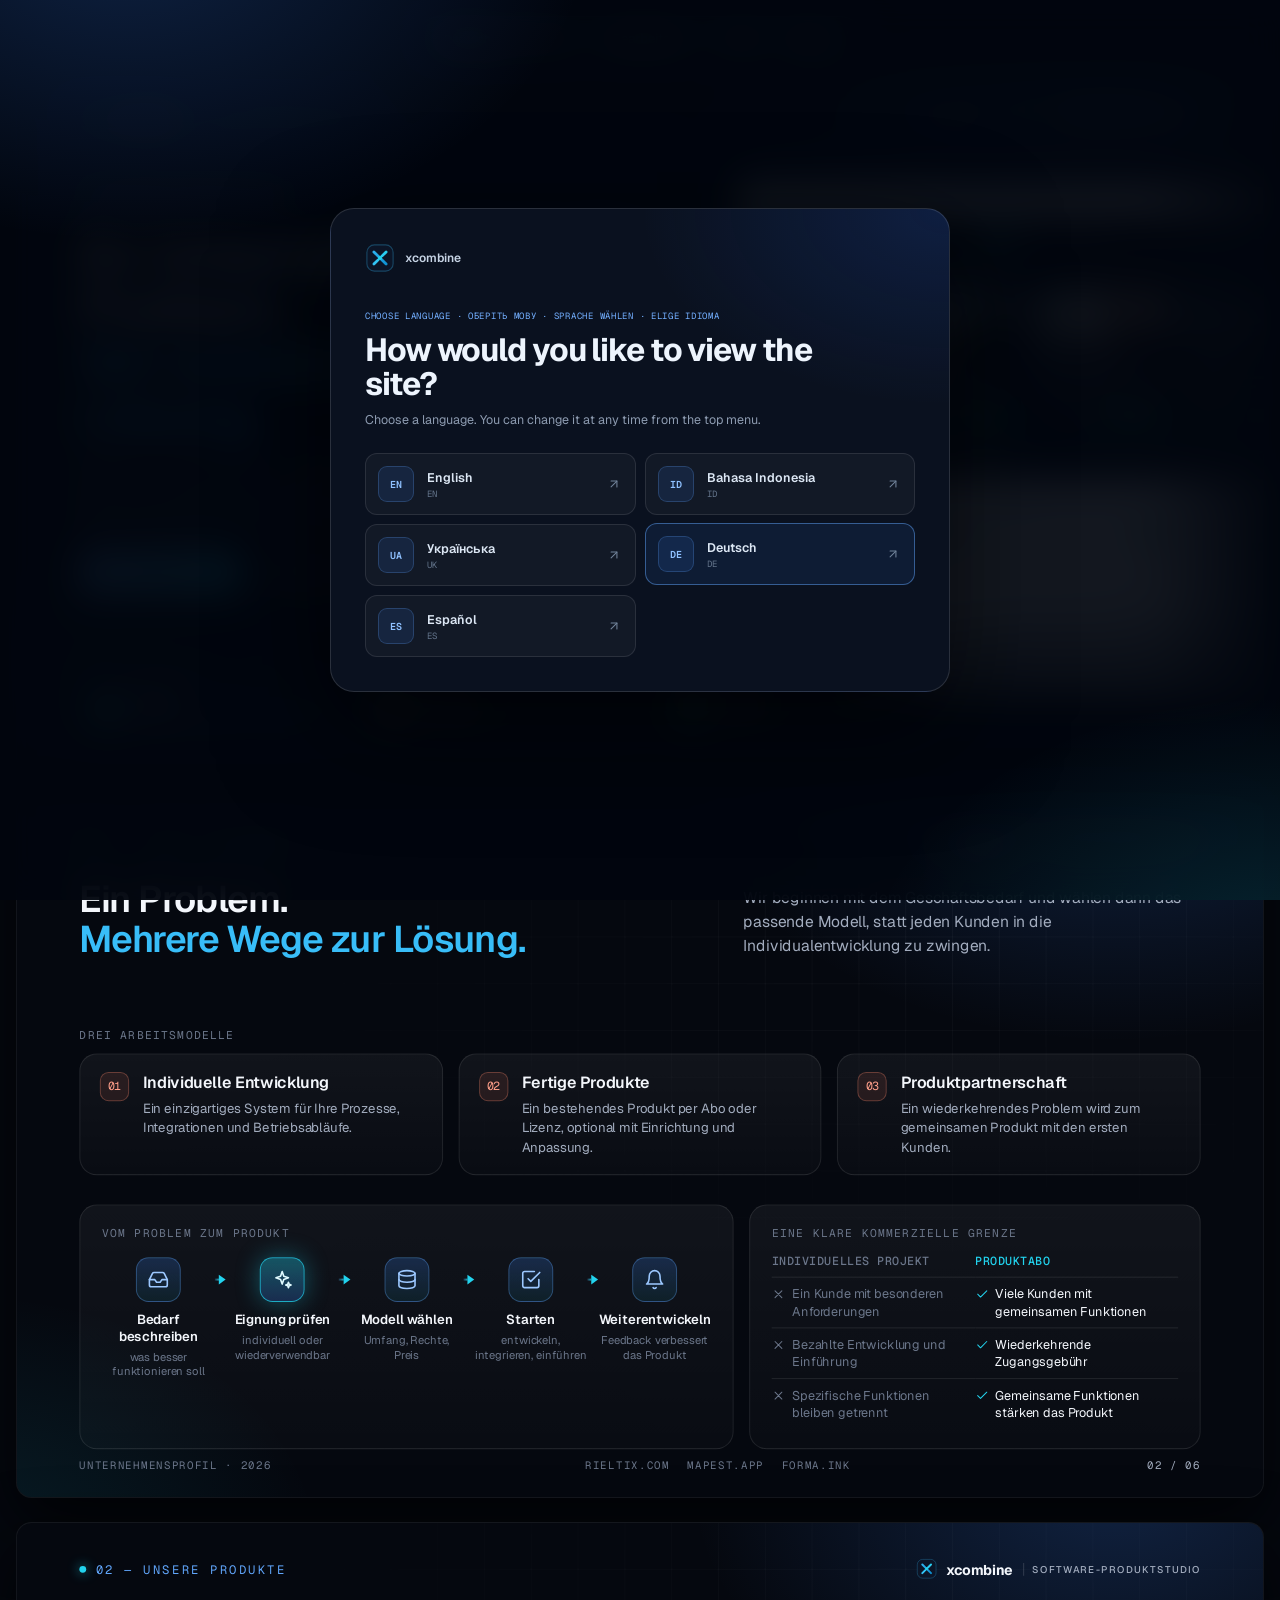
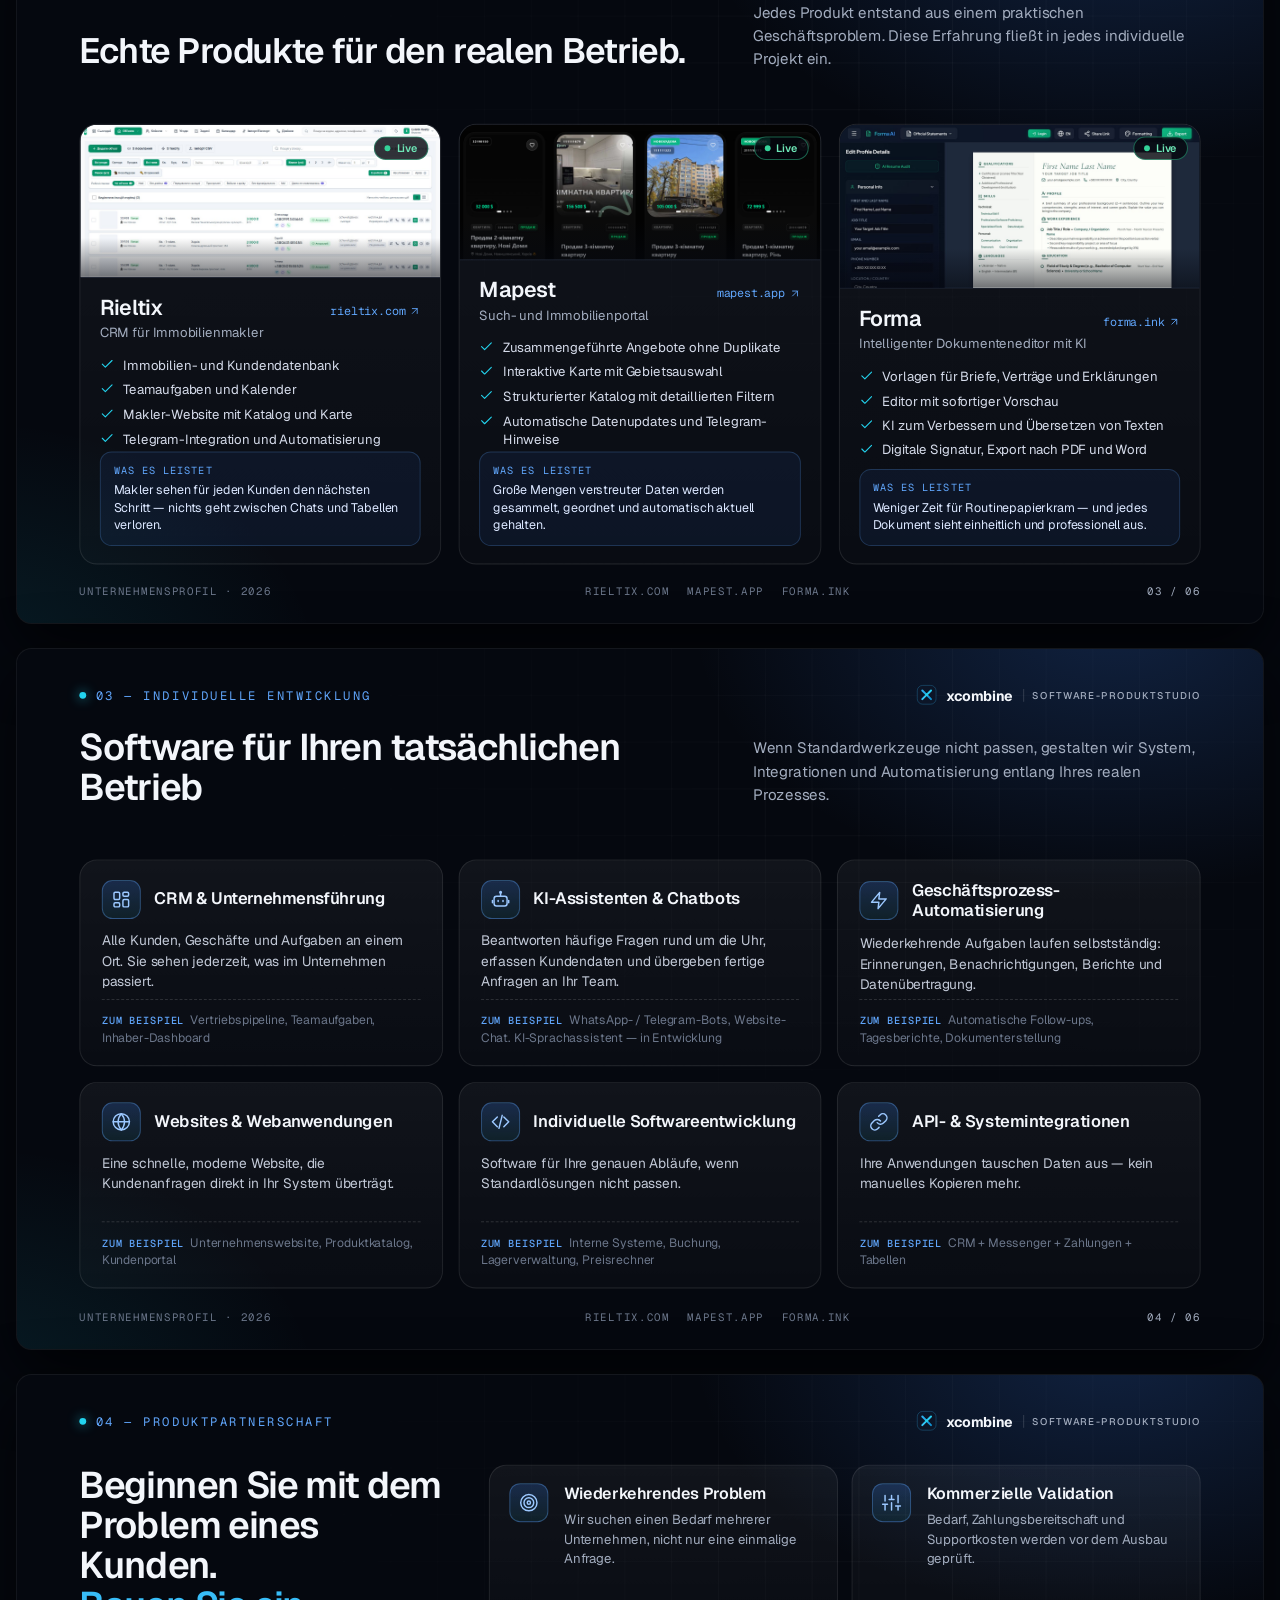
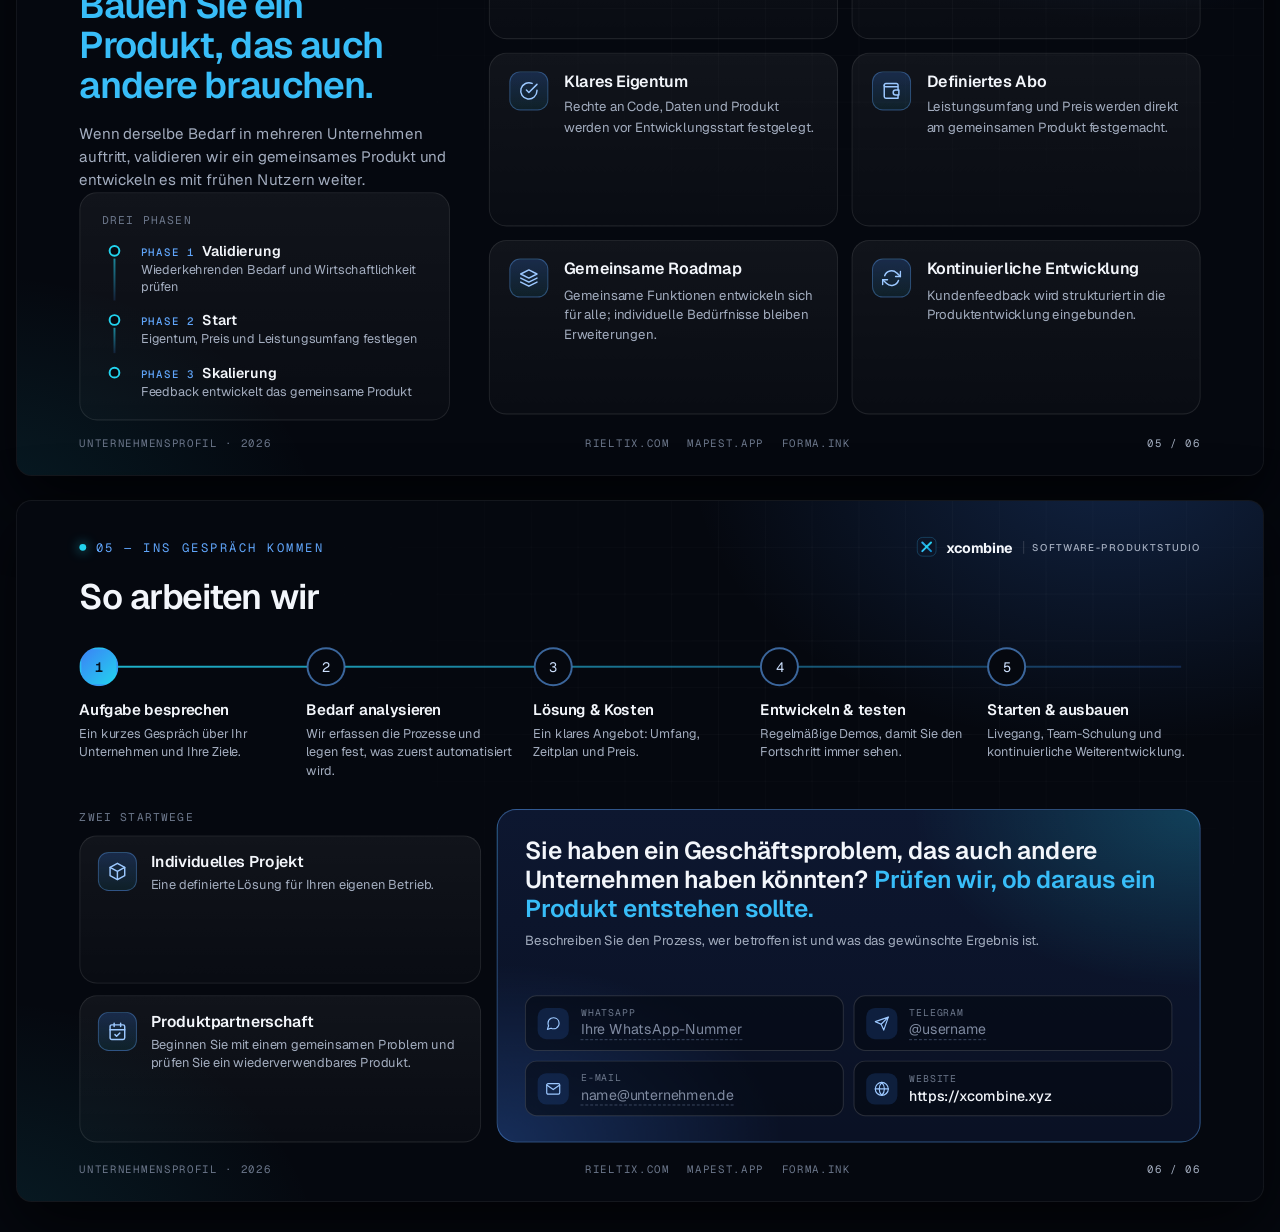
==== site/de.html @ 9ecd9ad3 "Reposition site as a software product studio" ====
<!doctype html>
<html lang="de"><head><meta charset="utf-8">
<meta name="viewport" content="width=device-width, initial-scale=1.0">
<title>xcombine — Unternehmensprofil (DE)</title>
<meta name="theme-color" content="#05080f">
<meta name="description" content="Nutzen Sie fertige Software, bestellen Sie eine individuelle Lösung oder gestalten Sie ein neues Produkt für die Anforderungen Ihrer Branche.">
<meta name="robots" content="index,follow,max-image-preview:large,max-snippet:-1,max-video-preview:-1">
<link rel="canonical" href="https://xcombine.xyz/de.html">
<link rel="icon" href="assets/favicon.svg" type="image/svg+xml">
<link rel="manifest" href="assets/site.webmanifest">
<meta property="og:type" content="website">
<meta property="og:site_name" content="xcombine">
<meta property="og:title" content="xcombine — Unternehmensprofil (DE)">
<meta property="og:description" content="Nutzen Sie fertige Software, bestellen Sie eine individuelle Lösung oder gestalten Sie ein neues Produkt für die Anforderungen Ihrer Branche.">
<meta property="og:url" content="https://xcombine.xyz/de.html">
<meta property="og:image" content="https://xcombine.xyz/assets/web/rieltix_crm.jpg">
<meta property="og:locale" content="de_DE">
<meta name="twitter:card" content="summary_large_image">
<meta name="twitter:title" content="xcombine — Unternehmensprofil (DE)">
<meta name="twitter:description" content="Nutzen Sie fertige Software, bestellen Sie eine individuelle Lösung oder gestalten Sie ein neues Produkt für die Anforderungen Ihrer Branche.">
<meta name="twitter:image" content="https://xcombine.xyz/assets/web/rieltix_crm.jpg">
<link rel="alternate" hreflang="en" href="https://xcombine.xyz/"><link rel="alternate" hreflang="id" href="https://xcombine.xyz/id.html"><link rel="alternate" hreflang="uk" href="https://xcombine.xyz/uk.html"><link rel="alternate" hreflang="de" href="https://xcombine.xyz/de.html"><link rel="alternate" hreflang="es" href="https://xcombine.xyz/es.html"><link rel="alternate" hreflang="x-default" href="https://xcombine.xyz/">
<link rel="preconnect" href="https://fonts.googleapis.com"><link rel="preconnect" href="https://fonts.gstatic.com" crossorigin>
<link href="https://fonts.googleapis.com/css2?family=Geist:wght@300..800&family=Geist+Mono:wght@400;500;600&display=swap" rel="stylesheet">
<link rel="stylesheet" href="assets/style.css">
<link rel="stylesheet" href="assets/web.css">
<link rel="stylesheet" href="assets/editor.css">
</head>
<body>

<nav class="web-bar">
  <label class="language-select-wrap">
    <span class="sr-only">Language / Мова / Sprache / Idioma</span>
    <select id="language-select" aria-label="Language"><option value="index.html" data-code="en">English</option><option value="id.html" data-code="id">Bahasa Indonesia</option><option value="uk.html" data-code="uk">Українська</option><option value="de.html" data-code="de" selected>Deutsch</option><option value="es.html" data-code="es">Español</option></select>
  </label>
  <span class="sep"></span>
  <button type="button" id="edit-profile"><svg class="" viewBox="0 0 24 24" fill="none" stroke="currentColor" stroke-width="1.8" stroke-linecap="round" stroke-linejoin="round"><path d="M4 21v-7M4 10V3M12 21v-9M12 8V3M20 21v-5M20 12V3M1 14h6M9 8h6M17 16h6"/></svg><span>Bearbeiten</span></button>
  <span class="sep"></span>
  <button type="button" id="download-pdf" title="Откроется диалог печати. Выберите «Сохранить как PDF»."><svg class="" viewBox="0 0 24 24" fill="none" stroke="currentColor" stroke-width="1.8" stroke-linecap="round" stroke-linejoin="round"><path d="M21 15v4a2 2 0 0 1-2 2H5a2 2 0 0 1-2-2v-4"/><polyline points="7 10 12 15 17 10"/><line x1="12" y1="15" x2="12" y2="3"/></svg><span>PDF</span></button>
  <button type="button" id="download-word"><svg class="" viewBox="0 0 24 24" fill="none" stroke="currentColor" stroke-width="1.8" stroke-linecap="round" stroke-linejoin="round"><path d="M21 15v4a2 2 0 0 1-2 2H5a2 2 0 0 1-2-2v-4"/><polyline points="7 10 12 15 17 10"/><line x1="12" y1="15" x2="12" y2="3"/></svg><span>Word</span></button>
  <span class="sep"></span><a class="btn-cta" id="whatsapp-cta" hidden target="_blank" rel="noopener"><svg class="" viewBox="0 0 24 24" fill="none" stroke="currentColor" stroke-width="1.8" stroke-linecap="round" stroke-linejoin="round"><path d="M21 11.5a8.38 8.38 0 0 1-.9 3.8 8.5 8.5 0 0 1-7.6 4.7 8.38 8.38 0 0 1-3.8-.9L3 21l1.9-5.7a8.38 8.38 0 0 1-.9-3.8 8.5 8.5 0 0 1 4.7-7.6 8.38 8.38 0 0 1 3.8-.9h.5a8.48 8.48 0 0 1 8 8v.5z"/></svg><span>WhatsApp-Chat</span></a>
</nav>

<main class="deck-container">
  
<section class="page cover">
  <div class="bg-glow"></div><div class="bg-grid"></div>
  <header class="top"><div class="mark"><svg viewBox="0 0 32 32" fill="none" xmlns="http://www.w3.org/2000/svg"><defs><linearGradient id="xc-a" x1="4" y1="4" x2="28" y2="28" gradientUnits="userSpaceOnUse"><stop offset="0%" stop-color="#38bdf8"/><stop offset="100%" stop-color="#0284c7"/></linearGradient><linearGradient id="xc-b" x1="28" y1="4" x2="4" y2="28" gradientUnits="userSpaceOnUse"><stop offset="0%" stop-color="#22d3ee"/><stop offset="100%" stop-color="#38bdf8"/></linearGradient></defs><rect x="2" y="2" width="28" height="28" rx="8" fill="#0c1527" stroke="rgba(56, 189, 248, 0.3)" stroke-width="1.2"/><path d="M9.5 9.5L22.5 22.5" stroke="url(#xc-a)" stroke-width="3" stroke-linecap="round"/><path d="M22.5 9.5L18 14" stroke="url(#xc-b)" stroke-width="3" stroke-linecap="round"/><path d="M14 18L9.5 22.5" stroke="url(#xc-b)" stroke-width="3" stroke-linecap="round"/><circle cx="16" cy="16" r="2.2" fill="#22d3ee"/></svg><span class="brand-name">xcombine</span><span class="submark">software-produktstudio</span></div>
    <div class="eyebrow" data-cover-eyebrow>Software · KI · Automatisierung</div></header>
  <div class="left">
    <span class="chip"><span class="dot"></span>Software-Produktstudio</span>
    <h1 class="h1 long">Ihr Unternehmen hat ein Problem.<br><span class="grad">Wir entwickeln die Lösung.</span></h1>
    <div class="sub">Produkte / Engineering / Automatisierung</div>
    <p class="lead">Nutzen Sie fertige Software, bestellen Sie eine individuelle Lösung oder gestalten Sie ein neues Produkt für die Anforderungen Ihrer Branche.</p>
    <div class="cover-actions">
      <a class="cover-button primary" href="#contact"><span data-cover-cta-primary>Idee besprechen</span><svg class="" viewBox="0 0 24 24" fill="none" stroke="currentColor" stroke-width="1.8" stroke-linecap="round" stroke-linejoin="round"><path d="M7 17 17 7"/><path d="M7 7h10v10"/></svg></a>
      <a class="cover-button secondary" href="#products"><span data-cover-cta-secondary>Produkte entdecken</span></a>
    </div>
    <div class="cover-trust"><span class="dot"></span><span data-cover-trust>Für den realen Betrieb gebaut. Für Weiterentwicklung konzipiert.</span></div>
  </div>
  <div class="collage">
    <div class="frame f1"><div class="bar"><i></i><i></i><i></i><span>rieltix.com · catalog</span></div>
      <img src="assets/web/rieltix_site.jpg" alt="Rieltix"></div>
    <div class="frame f2"><div class="bar"><i></i><i></i><i></i><span>rieltix.com · CRM</span></div>
      <img src="assets/web/rieltix_crm.jpg" alt="Rieltix CRM"></div>
    <div class="phone ph"><img src="assets/web/mapest_mobile.jpg" alt="Mapest"></div>
  </div>
  <div class="fade-r"></div><div class="fade-b"></div>
  <div class="products"><div class="label">Sofort einsetzbare Produkte</div><div class="row"><a class="pill" href="https://rieltix.com/"><span class="pm r">R</span><span><b>Rieltix</b><small>CRM für Immobilien · rieltix.com</small></span><svg class="" viewBox="0 0 24 24" fill="none" stroke="currentColor" stroke-width="1.8" stroke-linecap="round" stroke-linejoin="round"><path d="M7 17 17 7"/><path d="M7 7h10v10"/></svg></a><a class="pill" href="https://mapest.app/"><span class="pm m">M</span><span><b>Mapest</b><small>Immobilienplattform · mapest.app</small></span><svg class="" viewBox="0 0 24 24" fill="none" stroke="currentColor" stroke-width="1.8" stroke-linecap="round" stroke-linejoin="round"><path d="M7 17 17 7"/><path d="M7 7h10v10"/></svg></a><a class="pill" href="https://forma.ink/"><span class="pm f">F</span><span><b>Forma</b><small>Dokumente mit KI · forma.ink</small></span><svg class="" viewBox="0 0 24 24" fill="none" stroke="currentColor" stroke-width="1.8" stroke-linecap="round" stroke-linejoin="round"><path d="M7 17 17 7"/><path d="M7 7h10v10"/></svg></a></div></div>
</section>
<section class="page p2"><div class="bg-glow"></div><div class="bg-grid"></div><header class="top"><div class="eyebrow"><span class="dot"></span>01 — Unser Lösungsweg</div><div class="mark"><svg viewBox="0 0 32 32" fill="none" xmlns="http://www.w3.org/2000/svg"><defs><linearGradient id="xc-a" x1="4" y1="4" x2="28" y2="28" gradientUnits="userSpaceOnUse"><stop offset="0%" stop-color="#38bdf8"/><stop offset="100%" stop-color="#0284c7"/></linearGradient><linearGradient id="xc-b" x1="28" y1="4" x2="4" y2="28" gradientUnits="userSpaceOnUse"><stop offset="0%" stop-color="#22d3ee"/><stop offset="100%" stop-color="#38bdf8"/></linearGradient></defs><rect x="2" y="2" width="28" height="28" rx="8" fill="#0c1527" stroke="rgba(56, 189, 248, 0.3)" stroke-width="1.2"/><path d="M9.5 9.5L22.5 22.5" stroke="url(#xc-a)" stroke-width="3" stroke-linecap="round"/><path d="M22.5 9.5L18 14" stroke="url(#xc-b)" stroke-width="3" stroke-linecap="round"/><path d="M14 18L9.5 22.5" stroke="url(#xc-b)" stroke-width="3" stroke-linecap="round"/><circle cx="16" cy="16" r="2.2" fill="#22d3ee"/></svg><span class="brand-name">xcombine</span><span class="submark">software-produktstudio</span></div></header>
  <div class="head">
    <h2 class="h2">Ein Problem.<br><span class="grad">Mehrere Wege zur Lösung.</span></h2>
    <p class="lead">Wir beginnen mit dem Geschäftsbedarf und wählen dann das passende Modell, statt jeden Kunden in die Individualentwicklung zu zwingen.</p>
  </div>
  <div class="problems"><div class="label">Drei Arbeitsmodelle</div><div class="grid"><div class="card prob"><span class="n">01</span><div><div class="h3">Individuelle Entwicklung</div><p class="body">Ein einzigartiges System für Ihre Prozesse, Integrationen und Betriebsabläufe.</p></div></div><div class="card prob"><span class="n">02</span><div><div class="h3">Fertige Produkte</div><p class="body">Ein bestehendes Produkt per Abo oder Lizenz, optional mit Einrichtung und Anpassung.</p></div></div><div class="card prob"><span class="n">03</span><div><div class="h3">Produktpartnerschaft</div><p class="body">Ein wiederkehrendes Problem wird zum gemeinsamen Produkt mit den ersten Kunden.</p></div></div></div></div>
  <div class="bottom">
    <div class="card flowcard"><div class="label">Vom Problem zum Produkt</div><div class="flow"><div class="node"><div class="icon"><svg class="" viewBox="0 0 24 24" fill="none" stroke="currentColor" stroke-width="1.8" stroke-linecap="round" stroke-linejoin="round"><polyline points="22 12 16 12 14 15 10 15 8 12 2 12"/><path d="M5.45 5.11 2 12v6a2 2 0 0 0 2 2h16a2 2 0 0 0 2-2v-6l-3.45-6.89A2 2 0 0 0 16.76 4H7.24a2 2 0 0 0-1.79 1.11z"/></svg></div><b>Bedarf beschreiben</b><small>was besser funktionieren soll</small></div><div class="arrow"></div><div class="node hl"><div class="icon"><svg class="" viewBox="0 0 24 24" fill="none" stroke="currentColor" stroke-width="1.8" stroke-linecap="round" stroke-linejoin="round"><path d="M12 3l1.8 5.2L19 10l-5.2 1.8L12 17l-1.8-5.2L5 10l5.2-1.8z"/><path d="M19 15l.8 2.2L22 18l-2.2.8L19 21l-.8-2.2L16 18l2.2-.8z"/></svg></div><b>Eignung prüfen</b><small>individuell oder wiederverwendbar</small></div><div class="arrow"></div><div class="node"><div class="icon"><svg class="" viewBox="0 0 24 24" fill="none" stroke="currentColor" stroke-width="1.8" stroke-linecap="round" stroke-linejoin="round"><ellipse cx="12" cy="5" rx="9" ry="3"/><path d="M21 12c0 1.66-4 3-9 3s-9-1.34-9-3"/><path d="M3 5v14c0 1.66 4 3 9 3s9-1.34 9-3V5"/></svg></div><b>Modell wählen</b><small>Umfang, Rechte, Preis</small></div><div class="arrow"></div><div class="node"><div class="icon"><svg class="" viewBox="0 0 24 24" fill="none" stroke="currentColor" stroke-width="1.8" stroke-linecap="round" stroke-linejoin="round"><polyline points="9 11 12 14 22 4"/><path d="M21 12v7a2 2 0 0 1-2 2H5a2 2 0 0 1-2-2V5a2 2 0 0 1 2-2h11"/></svg></div><b>Starten</b><small>entwickeln, integrieren, einführen</small></div><div class="arrow"></div><div class="node"><div class="icon"><svg class="" viewBox="0 0 24 24" fill="none" stroke="currentColor" stroke-width="1.8" stroke-linecap="round" stroke-linejoin="round"><path d="M18 8A6 6 0 0 0 6 8c0 7-3 9-3 9h18s-3-2-3-9"/><path d="M13.73 21a2 2 0 0 1-3.46 0"/></svg></div><b>Weiterentwickeln</b><small>Feedback verbessert das Produkt</small></div></div></div>
    <div class="card cmpcard"><div class="label">Eine klare kommerzielle Grenze</div>
      <table class="cmp"><tr><th>Individuelles Projekt</th><th class="good">Produktabo</th></tr><tr><td class="bad"><span><svg class="" viewBox="0 0 24 24" fill="none" stroke="currentColor" stroke-width="1.8" stroke-linecap="round" stroke-linejoin="round"><path d="M18 6 6 18M6 6l12 12"/></svg>Ein Kunde mit besonderen Anforderungen</span></td><td class="good"><span style="color:var(--text)"><span style="color:var(--cyan)"><svg class="" viewBox="0 0 24 24" fill="none" stroke="currentColor" stroke-width="1.8" stroke-linecap="round" stroke-linejoin="round"><polyline points="20 6 9 17 4 12"/></svg></span>Viele Kunden mit gemeinsamen Funktionen</span></td></tr><tr><td class="bad"><span><svg class="" viewBox="0 0 24 24" fill="none" stroke="currentColor" stroke-width="1.8" stroke-linecap="round" stroke-linejoin="round"><path d="M18 6 6 18M6 6l12 12"/></svg>Bezahlte Entwicklung und Einführung</span></td><td class="good"><span style="color:var(--text)"><span style="color:var(--cyan)"><svg class="" viewBox="0 0 24 24" fill="none" stroke="currentColor" stroke-width="1.8" stroke-linecap="round" stroke-linejoin="round"><polyline points="20 6 9 17 4 12"/></svg></span>Wiederkehrende Zugangsgebühr</span></td></tr><tr><td class="bad"><span><svg class="" viewBox="0 0 24 24" fill="none" stroke="currentColor" stroke-width="1.8" stroke-linecap="round" stroke-linejoin="round"><path d="M18 6 6 18M6 6l12 12"/></svg>Spezifische Funktionen bleiben getrennt</span></td><td class="good"><span style="color:var(--text)"><span style="color:var(--cyan)"><svg class="" viewBox="0 0 24 24" fill="none" stroke="currentColor" stroke-width="1.8" stroke-linecap="round" stroke-linejoin="round"><polyline points="20 6 9 17 4 12"/></svg></span>Gemeinsame Funktionen stärken das Produkt</span></td></tr></table></div>
  </div>
<footer class="foot"><span>Unternehmensprofil · 2026</span><span class="links"><a href="https://rieltix.com/">rieltix.com</a><a href="https://mapest.app/">mapest.app</a><a href="https://forma.ink/">forma.ink</a></span><span class="num">02 / 06</span></footer></section>
<section class="page p3" id="products" data-product-page="0"><div class="bg-glow"></div><div class="bg-grid"></div><header class="top"><div class="eyebrow"><span class="dot"></span>02 — Unsere Produkte</div><div class="mark"><svg viewBox="0 0 32 32" fill="none" xmlns="http://www.w3.org/2000/svg"><defs><linearGradient id="xc-a" x1="4" y1="4" x2="28" y2="28" gradientUnits="userSpaceOnUse"><stop offset="0%" stop-color="#38bdf8"/><stop offset="100%" stop-color="#0284c7"/></linearGradient><linearGradient id="xc-b" x1="28" y1="4" x2="4" y2="28" gradientUnits="userSpaceOnUse"><stop offset="0%" stop-color="#22d3ee"/><stop offset="100%" stop-color="#38bdf8"/></linearGradient></defs><rect x="2" y="2" width="28" height="28" rx="8" fill="#0c1527" stroke="rgba(56, 189, 248, 0.3)" stroke-width="1.2"/><path d="M9.5 9.5L22.5 22.5" stroke="url(#xc-a)" stroke-width="3" stroke-linecap="round"/><path d="M22.5 9.5L18 14" stroke="url(#xc-b)" stroke-width="3" stroke-linecap="round"/><path d="M14 18L9.5 22.5" stroke="url(#xc-b)" stroke-width="3" stroke-linecap="round"/><circle cx="16" cy="16" r="2.2" fill="#22d3ee"/></svg><span class="brand-name">xcombine</span><span class="submark">software-produktstudio</span></div></header>
  <div class="head"><h2 class="h2">Echte Produkte für den realen Betrieb.</h2><p class="lead">Jedes Produkt entstand aus einem praktischen Geschäftsproblem. Diese Erfahrung fließt in jedes individuelle Projekt ein.</p></div>
  <div class="cards" style="grid-template-columns: repeat(3, 1fr);">
    <div class="card prod">
      <a class="shot" href="https://rieltix.com/"><img src="assets/web/rieltix_crm.jpg" alt="Rieltix">
        <span class="status"><i></i>Live</span></a>
      <div class="info">
        <div class="name"><b>Rieltix</b><a href="https://rieltix.com/">rieltix.com<svg class="" viewBox="0 0 24 24" fill="none" stroke="currentColor" stroke-width="1.8" stroke-linecap="round" stroke-linejoin="round"><path d="M7 17 17 7"/><path d="M7 7h10v10"/></svg></a></div>
        <div class="tag">CRM für Immobilienmakler</div>
        <ul><li><svg class="" viewBox="0 0 24 24" fill="none" stroke="currentColor" stroke-width="1.8" stroke-linecap="round" stroke-linejoin="round"><polyline points="20 6 9 17 4 12"/></svg><span>Immobilien- und Kundendatenbank</span></li><li><svg class="" viewBox="0 0 24 24" fill="none" stroke="currentColor" stroke-width="1.8" stroke-linecap="round" stroke-linejoin="round"><polyline points="20 6 9 17 4 12"/></svg><span>Teamaufgaben und Kalender</span></li><li><svg class="" viewBox="0 0 24 24" fill="none" stroke="currentColor" stroke-width="1.8" stroke-linecap="round" stroke-linejoin="round"><polyline points="20 6 9 17 4 12"/></svg><span>Makler-Website mit Katalog und Karte</span></li><li><svg class="" viewBox="0 0 24 24" fill="none" stroke="currentColor" stroke-width="1.8" stroke-linecap="round" stroke-linejoin="round"><polyline points="20 6 9 17 4 12"/></svg><span>Telegram-Integration und Automatisierung</span></li></ul>
        <div class="benefit"><span class="label">Was es leistet</span>Makler sehen für jeden Kunden den nächsten Schritt — nichts geht zwischen Chats und Tabellen verloren.</div>
      </div>
    </div>
    <div class="card prod">
      <a class="shot" href="https://mapest.app/"><img src="assets/web/mapest_cards.jpg" alt="Mapest">
        <span class="status"><i></i>Live</span></a>
      <div class="info">
        <div class="name"><b>Mapest</b><a href="https://mapest.app/">mapest.app<svg class="" viewBox="0 0 24 24" fill="none" stroke="currentColor" stroke-width="1.8" stroke-linecap="round" stroke-linejoin="round"><path d="M7 17 17 7"/><path d="M7 7h10v10"/></svg></a></div>
        <div class="tag">Such- und Immobilienportal</div>
        <ul><li><svg class="" viewBox="0 0 24 24" fill="none" stroke="currentColor" stroke-width="1.8" stroke-linecap="round" stroke-linejoin="round"><polyline points="20 6 9 17 4 12"/></svg><span>Zusammengeführte Angebote ohne Duplikate</span></li><li><svg class="" viewBox="0 0 24 24" fill="none" stroke="currentColor" stroke-width="1.8" stroke-linecap="round" stroke-linejoin="round"><polyline points="20 6 9 17 4 12"/></svg><span>Interaktive Karte mit Gebietsauswahl</span></li><li><svg class="" viewBox="0 0 24 24" fill="none" stroke="currentColor" stroke-width="1.8" stroke-linecap="round" stroke-linejoin="round"><polyline points="20 6 9 17 4 12"/></svg><span>Strukturierter Katalog mit detaillierten Filtern</span></li><li><svg class="" viewBox="0 0 24 24" fill="none" stroke="currentColor" stroke-width="1.8" stroke-linecap="round" stroke-linejoin="round"><polyline points="20 6 9 17 4 12"/></svg><span>Automatische Datenupdates und Telegram-Hinweise</span></li></ul>
        <div class="benefit"><span class="label">Was es leistet</span>Große Mengen verstreuter Daten werden gesammelt, geordnet und automatisch aktuell gehalten.</div>
      </div>
    </div>
    <div class="card prod">
      <a class="shot" href="https://forma.ink/"><img src="assets/web/forma_doc.jpg" alt="Forma">
        <span class="status"><i></i>Live</span></a>
      <div class="info">
        <div class="name"><b>Forma</b><a href="https://forma.ink/">forma.ink<svg class="" viewBox="0 0 24 24" fill="none" stroke="currentColor" stroke-width="1.8" stroke-linecap="round" stroke-linejoin="round"><path d="M7 17 17 7"/><path d="M7 7h10v10"/></svg></a></div>
        <div class="tag">Intelligenter Dokumenteneditor mit KI</div>
        <ul><li><svg class="" viewBox="0 0 24 24" fill="none" stroke="currentColor" stroke-width="1.8" stroke-linecap="round" stroke-linejoin="round"><polyline points="20 6 9 17 4 12"/></svg><span>Vorlagen für Briefe, Verträge und Erklärungen</span></li><li><svg class="" viewBox="0 0 24 24" fill="none" stroke="currentColor" stroke-width="1.8" stroke-linecap="round" stroke-linejoin="round"><polyline points="20 6 9 17 4 12"/></svg><span>Editor mit sofortiger Vorschau</span></li><li><svg class="" viewBox="0 0 24 24" fill="none" stroke="currentColor" stroke-width="1.8" stroke-linecap="round" stroke-linejoin="round"><polyline points="20 6 9 17 4 12"/></svg><span>KI zum Verbessern und Übersetzen von Texten</span></li><li><svg class="" viewBox="0 0 24 24" fill="none" stroke="currentColor" stroke-width="1.8" stroke-linecap="round" stroke-linejoin="round"><polyline points="20 6 9 17 4 12"/></svg><span>Digitale Signatur, Export nach PDF und Word</span></li></ul>
        <div class="benefit"><span class="label">Was es leistet</span>Weniger Zeit für Routinepapierkram — und jedes Dokument sieht einheitlich und professionell aus.</div>
      </div>
    </div></div>
<footer class="foot"><span>Unternehmensprofil · 2026</span><span class="links"><a href="https://rieltix.com/">rieltix.com</a><a href="https://mapest.app/">mapest.app</a><a href="https://forma.ink/">forma.ink</a></span><span class="num">03 / 06</span></footer></section>
<section class="page p4"><div class="bg-glow"></div><div class="bg-grid"></div><header class="top"><div class="eyebrow"><span class="dot"></span>03 — Individuelle Entwicklung</div><div class="mark"><svg viewBox="0 0 32 32" fill="none" xmlns="http://www.w3.org/2000/svg"><defs><linearGradient id="xc-a" x1="4" y1="4" x2="28" y2="28" gradientUnits="userSpaceOnUse"><stop offset="0%" stop-color="#38bdf8"/><stop offset="100%" stop-color="#0284c7"/></linearGradient><linearGradient id="xc-b" x1="28" y1="4" x2="4" y2="28" gradientUnits="userSpaceOnUse"><stop offset="0%" stop-color="#22d3ee"/><stop offset="100%" stop-color="#38bdf8"/></linearGradient></defs><rect x="2" y="2" width="28" height="28" rx="8" fill="#0c1527" stroke="rgba(56, 189, 248, 0.3)" stroke-width="1.2"/><path d="M9.5 9.5L22.5 22.5" stroke="url(#xc-a)" stroke-width="3" stroke-linecap="round"/><path d="M22.5 9.5L18 14" stroke="url(#xc-b)" stroke-width="3" stroke-linecap="round"/><path d="M14 18L9.5 22.5" stroke="url(#xc-b)" stroke-width="3" stroke-linecap="round"/><circle cx="16" cy="16" r="2.2" fill="#22d3ee"/></svg><span class="brand-name">xcombine</span><span class="submark">software-produktstudio</span></div></header>
  <div class="head"><h2 class="h2">Software für Ihren tatsächlichen Betrieb</h2><p class="lead">Wenn Standardwerkzeuge nicht passen, gestalten wir System, Integrationen und Automatisierung entlang Ihres realen Prozesses.</p></div>
  <div class="grid"><div class="card svc"><div class="toprow"><div class="icon"><svg class="" viewBox="0 0 24 24" fill="none" stroke="currentColor" stroke-width="1.8" stroke-linecap="round" stroke-linejoin="round"><rect x="3" y="3" width="7" height="9" rx="1.5"/><rect x="14" y="3" width="7" height="5" rx="1.5"/><rect x="14" y="12" width="7" height="9" rx="1.5"/><rect x="3" y="16" width="7" height="5" rx="1.5"/></svg></div><div class="h3">CRM &amp; Unternehmensführung</div></div><p class="body">Alle Kunden, Geschäfte und Aufgaben an einem Ort. Sie sehen jederzeit, was im Unternehmen passiert.</p><div class="ex"><b>Zum Beispiel</b>Vertriebspipeline, Teamaufgaben, Inhaber-Dashboard</div></div><div class="card svc"><div class="toprow"><div class="icon"><svg class="" viewBox="0 0 24 24" fill="none" stroke="currentColor" stroke-width="1.8" stroke-linecap="round" stroke-linejoin="round"><rect x="4" y="8" width="16" height="12" rx="3"/><path d="M12 8V4"/><circle cx="12" cy="3" r="1"/><path d="M9 13v1.5M15 13v1.5"/><path d="M2 13v3M22 13v3"/></svg></div><div class="h3">KI-Assistenten &amp; Chatbots</div></div><p class="body">Beantworten häufige Fragen rund um die Uhr, erfassen Kundendaten und übergeben fertige Anfragen an Ihr Team.</p><div class="ex"><b>Zum Beispiel</b>WhatsApp- / Telegram-Bots, Website-Chat. KI-Sprachassistent — in Entwicklung</div></div><div class="card svc"><div class="toprow"><div class="icon"><svg class="" viewBox="0 0 24 24" fill="none" stroke="currentColor" stroke-width="1.8" stroke-linecap="round" stroke-linejoin="round"><path d="M13 2 3 14h9l-1 8 10-12h-9l1-8z"/></svg></div><div class="h3">Geschäftsprozess-Automatisierung</div></div><p class="body">Wiederkehrende Aufgaben laufen selbstständig: Erinnerungen, Benachrichtigungen, Berichte und Datenübertragung.</p><div class="ex"><b>Zum Beispiel</b>Automatische Follow-ups, Tagesberichte, Dokumenterstellung</div></div><div class="card svc"><div class="toprow"><div class="icon"><svg class="" viewBox="0 0 24 24" fill="none" stroke="currentColor" stroke-width="1.8" stroke-linecap="round" stroke-linejoin="round"><circle cx="12" cy="12" r="10"/><path d="M2 12h20"/><path d="M12 2a15.3 15.3 0 0 1 4 10 15.3 15.3 0 0 1-4 10 15.3 15.3 0 0 1-4-10 15.3 15.3 0 0 1 4-10z"/></svg></div><div class="h3">Websites &amp; Webanwendungen</div></div><p class="body">Eine schnelle, moderne Website, die Kundenanfragen direkt in Ihr System überträgt.</p><div class="ex"><b>Zum Beispiel</b>Unternehmenswebsite, Produktkatalog, Kundenportal</div></div><div class="card svc"><div class="toprow"><div class="icon"><svg class="" viewBox="0 0 24 24" fill="none" stroke="currentColor" stroke-width="1.8" stroke-linecap="round" stroke-linejoin="round"><polyline points="16 18 22 12 16 6"/><polyline points="8 6 2 12 8 18"/><path d="M14 4l-4 16"/></svg></div><div class="h3">Individuelle Softwareentwicklung</div></div><p class="body">Software für Ihre genauen Abläufe, wenn Standardlösungen nicht passen.</p><div class="ex"><b>Zum Beispiel</b>Interne Systeme, Buchung, Lagerverwaltung, Preisrechner</div></div><div class="card svc"><div class="toprow"><div class="icon"><svg class="" viewBox="0 0 24 24" fill="none" stroke="currentColor" stroke-width="1.8" stroke-linecap="round" stroke-linejoin="round"><path d="M10 13a5 5 0 0 0 7.54.54l3-3a5 5 0 0 0-7.07-7.07l-1.72 1.71"/><path d="M14 11a5 5 0 0 0-7.54-.54l-3 3a5 5 0 0 0 7.07 7.07l1.71-1.71"/></svg></div><div class="h3">API- &amp; Systemintegrationen</div></div><p class="body">Ihre Anwendungen tauschen Daten aus — kein manuelles Kopieren mehr.</p><div class="ex"><b>Zum Beispiel</b>CRM + Messenger + Zahlungen + Tabellen</div></div></div>
<footer class="foot"><span>Unternehmensprofil · 2026</span><span class="links"><a href="https://rieltix.com/">rieltix.com</a><a href="https://mapest.app/">mapest.app</a><a href="https://forma.ink/">forma.ink</a></span><span class="num">04 / 06</span></footer></section>
<section class="page p5"><div class="bg-glow"></div><div class="bg-grid"></div><header class="top"><div class="eyebrow"><span class="dot"></span>04 — Produktpartnerschaft</div><div class="mark"><svg viewBox="0 0 32 32" fill="none" xmlns="http://www.w3.org/2000/svg"><defs><linearGradient id="xc-a" x1="4" y1="4" x2="28" y2="28" gradientUnits="userSpaceOnUse"><stop offset="0%" stop-color="#38bdf8"/><stop offset="100%" stop-color="#0284c7"/></linearGradient><linearGradient id="xc-b" x1="28" y1="4" x2="4" y2="28" gradientUnits="userSpaceOnUse"><stop offset="0%" stop-color="#22d3ee"/><stop offset="100%" stop-color="#38bdf8"/></linearGradient></defs><rect x="2" y="2" width="28" height="28" rx="8" fill="#0c1527" stroke="rgba(56, 189, 248, 0.3)" stroke-width="1.2"/><path d="M9.5 9.5L22.5 22.5" stroke="url(#xc-a)" stroke-width="3" stroke-linecap="round"/><path d="M22.5 9.5L18 14" stroke="url(#xc-b)" stroke-width="3" stroke-linecap="round"/><path d="M14 18L9.5 22.5" stroke="url(#xc-b)" stroke-width="3" stroke-linecap="round"/><circle cx="16" cy="16" r="2.2" fill="#22d3ee"/></svg><span class="brand-name">xcombine</span><span class="submark">software-produktstudio</span></div></header>
  <div class="leftcol">
    <h2 class="h2">Beginnen Sie mit dem Problem eines Kunden.<br><span class="grad">Bauen Sie ein Produkt, das auch andere brauchen.</span></h2>
    <p class="lead">Wenn derselbe Bedarf in mehreren Unternehmen auftritt, validieren wir ein gemeinsames Produkt und entwickeln es mit frühen Nutzern weiter.</p>
    <div class="card phases"><div class="label" style="margin-bottom:14px">Drei Phasen</div><div class="phase"><div class="dotc"><i></i></div><div><div class="t"><span>Phase 1</span>Validierung</div><div class="d">Wiederkehrenden Bedarf und Wirtschaftlichkeit prüfen</div></div></div><div class="phase"><div class="dotc"><i></i></div><div><div class="t"><span>Phase 2</span>Start</div><div class="d">Eigentum, Preis und Leistungsumfang festlegen</div></div></div><div class="phase"><div class="dotc"><i></i></div><div><div class="t"><span>Phase 3</span>Skalierung</div><div class="d">Feedback entwickelt das gemeinsame Produkt</div></div></div></div>
  </div>
  <div class="grid"><div class="card ben"><div class="icon"><svg class="" viewBox="0 0 24 24" fill="none" stroke="currentColor" stroke-width="1.8" stroke-linecap="round" stroke-linejoin="round"><circle cx="12" cy="12" r="10"/><circle cx="12" cy="12" r="6"/><circle cx="12" cy="12" r="2"/></svg></div><div><div class="h3">Wiederkehrendes Problem</div><p class="body">Wir suchen einen Bedarf mehrerer Unternehmen, nicht nur eine einmalige Anfrage.</p></div></div><div class="card ben"><div class="icon"><svg class="" viewBox="0 0 24 24" fill="none" stroke="currentColor" stroke-width="1.8" stroke-linecap="round" stroke-linejoin="round"><path d="M4 21v-7M4 10V3M12 21v-9M12 8V3M20 21v-5M20 12V3M1 14h6M9 8h6M17 16h6"/></svg></div><div><div class="h3">Kommerzielle Validation</div><p class="body">Bedarf, Zahlungsbereitschaft und Supportkosten werden vor dem Ausbau geprüft.</p></div></div><div class="card ben"><div class="icon"><svg class="" viewBox="0 0 24 24" fill="none" stroke="currentColor" stroke-width="1.8" stroke-linecap="round" stroke-linejoin="round"><path d="M22 11.08V12a10 10 0 1 1-5.93-9.14"/><polyline points="22 4 12 14.01 9 11.01"/></svg></div><div><div class="h3">Klares Eigentum</div><p class="body">Rechte an Code, Daten und Produkt werden vor Entwicklungsstart festgelegt.</p></div></div><div class="card ben"><div class="icon"><svg class="" viewBox="0 0 24 24" fill="none" stroke="currentColor" stroke-width="1.8" stroke-linecap="round" stroke-linejoin="round"><path d="M20 7V5a2 2 0 0 0-2-2H5a2 2 0 0 0 0 4h15v4"/><path d="M3 5v14a2 2 0 0 0 2 2h15v-4"/><path d="M17 11h4v6h-4a3 3 0 0 1 0-6z"/></svg></div><div><div class="h3">Definiertes Abo</div><p class="body">Leistungsumfang und Preis werden direkt am gemeinsamen Produkt festgemacht.</p></div></div><div class="card ben"><div class="icon"><svg class="" viewBox="0 0 24 24" fill="none" stroke="currentColor" stroke-width="1.8" stroke-linecap="round" stroke-linejoin="round"><polygon points="12 2 2 7 12 12 22 7 12 2"/><polyline points="2 17 12 22 22 17"/><polyline points="2 12 12 17 22 12"/></svg></div><div><div class="h3">Gemeinsame Roadmap</div><p class="body">Gemeinsame Funktionen entwickeln sich für alle; individuelle Bedürfnisse bleiben Erweiterungen.</p></div></div><div class="card ben"><div class="icon"><svg class="" viewBox="0 0 24 24" fill="none" stroke="currentColor" stroke-width="1.8" stroke-linecap="round" stroke-linejoin="round"><polyline points="23 4 23 10 17 10"/><polyline points="1 20 1 14 7 14"/><path d="M3.51 9a9 9 0 0 1 14.85-3.36L23 10M1 14l4.64 4.36A9 9 0 0 0 20.49 15"/></svg></div><div><div class="h3">Kontinuierliche Entwicklung</div><p class="body">Kundenfeedback wird strukturiert in die Produktentwicklung eingebunden.</p></div></div></div>
<footer class="foot"><span>Unternehmensprofil · 2026</span><span class="links"><a href="https://rieltix.com/">rieltix.com</a><a href="https://mapest.app/">mapest.app</a><a href="https://forma.ink/">forma.ink</a></span><span class="num">05 / 06</span></footer></section>
<section class="page p6" id="contact"><div class="bg-glow"></div><div class="bg-grid"></div><header class="top"><div class="eyebrow"><span class="dot"></span>05 — Ins Gespräch kommen</div><div class="mark"><svg viewBox="0 0 32 32" fill="none" xmlns="http://www.w3.org/2000/svg"><defs><linearGradient id="xc-a" x1="4" y1="4" x2="28" y2="28" gradientUnits="userSpaceOnUse"><stop offset="0%" stop-color="#38bdf8"/><stop offset="100%" stop-color="#0284c7"/></linearGradient><linearGradient id="xc-b" x1="28" y1="4" x2="4" y2="28" gradientUnits="userSpaceOnUse"><stop offset="0%" stop-color="#22d3ee"/><stop offset="100%" stop-color="#38bdf8"/></linearGradient></defs><rect x="2" y="2" width="28" height="28" rx="8" fill="#0c1527" stroke="rgba(56, 189, 248, 0.3)" stroke-width="1.2"/><path d="M9.5 9.5L22.5 22.5" stroke="url(#xc-a)" stroke-width="3" stroke-linecap="round"/><path d="M22.5 9.5L18 14" stroke="url(#xc-b)" stroke-width="3" stroke-linecap="round"/><path d="M14 18L9.5 22.5" stroke="url(#xc-b)" stroke-width="3" stroke-linecap="round"/><circle cx="16" cy="16" r="2.2" fill="#22d3ee"/></svg><span class="brand-name">xcombine</span><span class="submark">software-produktstudio</span></div></header>
  <div class="title"><h2 class="h2">So arbeiten wir</h2></div>
  <div class="steps"><div class="step"><div class="num">1</div><b>Aufgabe besprechen</b><p>Ein kurzes Gespräch über Ihr Unternehmen und Ihre Ziele.</p></div><div class="step"><div class="num">2</div><b>Bedarf analysieren</b><p>Wir erfassen die Prozesse und legen fest, was zuerst automatisiert wird.</p></div><div class="step"><div class="num">3</div><b>Lösung &amp; Kosten</b><p>Ein klares Angebot: Umfang, Zeitplan und Preis.</p></div><div class="step"><div class="num">4</div><b>Entwickeln &amp; testen</b><p>Regelmäßige Demos, damit Sie den Fortschritt immer sehen.</p></div><div class="step"><div class="num">5</div><b>Starten &amp; ausbauen</b><p>Livegang, Team-Schulung und kontinuierliche Weiterentwicklung.</p></div></div>
  <div class="bottom">
    <div class="models"><div class="label">Zwei Startwege</div><div class="card model"><div class="icon"><svg class="" viewBox="0 0 24 24" fill="none" stroke="currentColor" stroke-width="1.8" stroke-linecap="round" stroke-linejoin="round"><path d="M12 2l9 5v10l-9 5-9-5V7z"/><path d="M12 22V12M21 7l-9 5-9-5"/></svg></div><div><div class="h3">Individuelles Projekt</div><p class="body">Eine definierte Lösung für Ihren eigenen Betrieb.</p></div></div><div class="card model"><div class="icon"><svg class="" viewBox="0 0 24 24" fill="none" stroke="currentColor" stroke-width="1.8" stroke-linecap="round" stroke-linejoin="round"><rect x="3" y="4" width="18" height="18" rx="2"/><path d="M16 2v4M8 2v4M3 10h18"/><path d="m9 16 2 2 4-4"/></svg></div><div><div class="h3">Produktpartnerschaft</div><p class="body">Beginnen Sie mit einem gemeinsamen Problem und prüfen Sie ein wiederverwendbares Produkt.</p></div></div></div>
    <div class="cta">
      <div class="q">Sie haben ein Geschäftsproblem, das auch andere Unternehmen haben könnten? <span class="grad">Prüfen wir, ob daraus ein Produkt entstehen sollte.</span></div>
      <p class="note">Beschreiben Sie den Prozess, wer betroffen ist und was das gewünschte Ergebnis ist.</p>
      <div class="contacts"><div class="contact"><div class="ci"><svg class="" viewBox="0 0 24 24" fill="none" stroke="currentColor" stroke-width="1.8" stroke-linecap="round" stroke-linejoin="round"><path d="M21 11.5a8.38 8.38 0 0 1-.9 3.8 8.5 8.5 0 0 1-7.6 4.7 8.38 8.38 0 0 1-3.8-.9L3 21l1.9-5.7a8.38 8.38 0 0 1-.9-3.8 8.5 8.5 0 0 1 4.7-7.6 8.38 8.38 0 0 1 3.8-.9h.5a8.48 8.48 0 0 1 8 8v.5z"/></svg></div><div><small>WhatsApp</small><b class="ph">Ihre WhatsApp-Nummer</b></div></div><div class="contact"><div class="ci"><svg class="" viewBox="0 0 24 24" fill="none" stroke="currentColor" stroke-width="1.8" stroke-linecap="round" stroke-linejoin="round"><path d="M22 2 11 13"/><path d="M22 2 15 22l-4-9-9-4 20-7z"/></svg></div><div><small>Telegram</small><b class="ph">@username</b></div></div><div class="contact"><div class="ci"><svg class="" viewBox="0 0 24 24" fill="none" stroke="currentColor" stroke-width="1.8" stroke-linecap="round" stroke-linejoin="round"><rect x="2" y="4" width="20" height="16" rx="2"/><polyline points="22,6 12,13 2,6"/></svg></div><div><small>E-Mail</small><b class="ph">name@unternehmen.de</b></div></div><a class="contact" href="https://xcombine.xyz"><div class="ci"><svg class="" viewBox="0 0 24 24" fill="none" stroke="currentColor" stroke-width="1.8" stroke-linecap="round" stroke-linejoin="round"><circle cx="12" cy="12" r="10"/><path d="M2 12h20"/><path d="M12 2a15.3 15.3 0 0 1 4 10 15.3 15.3 0 0 1-4 10 15.3 15.3 0 0 1-4-10 15.3 15.3 0 0 1 4-10z"/></svg></div><div><small>Website</small><b>https://xcombine.xyz</b></div></a></div>
    </div>
  </div>
<footer class="foot"><span>Unternehmensprofil · 2026</span><span class="links"><a href="https://rieltix.com/">rieltix.com</a><a href="https://mapest.app/">mapest.app</a><a href="https://forma.ink/">forma.ink</a></span><span class="num">06 / 06</span></footer></section>
</main>

<div class="language-gate" id="language-gate" hidden>
  <div class="language-gate-card" role="dialog" aria-modal="true" aria-labelledby="language-gate-title">
    <div class="language-gate-brand"><svg viewBox="0 0 32 32" fill="none" xmlns="http://www.w3.org/2000/svg"><defs><linearGradient id="xc-a" x1="4" y1="4" x2="28" y2="28" gradientUnits="userSpaceOnUse"><stop offset="0%" stop-color="#38bdf8"/><stop offset="100%" stop-color="#0284c7"/></linearGradient><linearGradient id="xc-b" x1="28" y1="4" x2="4" y2="28" gradientUnits="userSpaceOnUse"><stop offset="0%" stop-color="#22d3ee"/><stop offset="100%" stop-color="#38bdf8"/></linearGradient></defs><rect x="2" y="2" width="28" height="28" rx="8" fill="#0c1527" stroke="rgba(56, 189, 248, 0.3)" stroke-width="1.2"/><path d="M9.5 9.5L22.5 22.5" stroke="url(#xc-a)" stroke-width="3" stroke-linecap="round"/><path d="M22.5 9.5L18 14" stroke="url(#xc-b)" stroke-width="3" stroke-linecap="round"/><path d="M14 18L9.5 22.5" stroke="url(#xc-b)" stroke-width="3" stroke-linecap="round"/><circle cx="16" cy="16" r="2.2" fill="#22d3ee"/></svg><span>Company Profile</span></div>
    <span class="language-gate-kicker">Choose language · Оберіть мову · Sprache wählen · Elige idioma</span>
    <h2 id="language-gate-title">How would you like to view the site?</h2>
    <p>Choose a language. You can change it at any time from the top menu.</p>
    <div class="language-grid"><a class="language-choice" href="index.html" data-language-choice="en"><span class="language-code">EN</span><span><b>English</b><small>EN</small></span><svg class="" viewBox="0 0 24 24" fill="none" stroke="currentColor" stroke-width="1.8" stroke-linecap="round" stroke-linejoin="round"><path d="M7 17 17 7"/><path d="M7 7h10v10"/></svg></a><a class="language-choice" href="id.html" data-language-choice="id"><span class="language-code">ID</span><span><b>Bahasa Indonesia</b><small>ID</small></span><svg class="" viewBox="0 0 24 24" fill="none" stroke="currentColor" stroke-width="1.8" stroke-linecap="round" stroke-linejoin="round"><path d="M7 17 17 7"/><path d="M7 7h10v10"/></svg></a><a class="language-choice" href="uk.html" data-language-choice="uk"><span class="language-code">UA</span><span><b>Українська</b><small>UK</small></span><svg class="" viewBox="0 0 24 24" fill="none" stroke="currentColor" stroke-width="1.8" stroke-linecap="round" stroke-linejoin="round"><path d="M7 17 17 7"/><path d="M7 7h10v10"/></svg></a><a class="language-choice" href="de.html" data-language-choice="de"><span class="language-code">DE</span><span><b>Deutsch</b><small>DE</small></span><svg class="" viewBox="0 0 24 24" fill="none" stroke="currentColor" stroke-width="1.8" stroke-linecap="round" stroke-linejoin="round"><path d="M7 17 17 7"/><path d="M7 7h10v10"/></svg></a><a class="language-choice" href="es.html" data-language-choice="es"><span class="language-code">ES</span><span><b>Español</b><small>ES</small></span><svg class="" viewBox="0 0 24 24" fill="none" stroke="currentColor" stroke-width="1.8" stroke-linecap="round" stroke-linejoin="round"><path d="M7 17 17 7"/><path d="M7 7h10v10"/></svg></a></div>
  </div>
</div>

<script id="profile-config" type="application/json">{"version": 1, "lang": "de", "brand": "xcombine", "logo": "", "descriptor": "Unabhängiges Softwarestudio", "docLabel": "Unternehmensprofil", "year": "2026", "contacts": {"whatsapp": "", "telegram": "", "email": "", "website": "https://xcombine.xyz"}, "products": [{"id": "rieltix", "name": "Rieltix", "url": "https://rieltix.com/", "shot": "rieltix_crm.jpg", "coverSub": "CRM für Immobilien", "status": "Live", "tag": "CRM für Immobilienmakler", "features": ["Immobilien- und Kundendatenbank", "Teamaufgaben und Kalender", "Makler-Website mit Katalog und Karte", "Telegram-Integration und Automatisierung"], "benefit": "Makler sehen für jeden Kunden den nächsten Schritt — nichts geht zwischen Chats und Tabellen verloren.", "badgeColor": "r"}, {"id": "mapest", "name": "Mapest", "url": "https://mapest.app/", "shot": "mapest_cards.jpg", "coverSub": "Immobilienplattform", "status": "Live", "tag": "Such- und Immobilienportal", "features": ["Zusammengeführte Angebote ohne Duplikate", "Interaktive Karte mit Gebietsauswahl", "Strukturierter Katalog mit detaillierten Filtern", "Automatische Datenupdates und Telegram-Hinweise"], "benefit": "Große Mengen verstreuter Daten werden gesammelt, geordnet und automatisch aktuell gehalten.", "badgeColor": "m"}, {"id": "forma", "name": "Forma", "url": "https://forma.ink/", "shot": "forma_doc.jpg", "coverSub": "Dokumente mit KI", "status": "Live", "tag": "Intelligenter Dokumenteneditor mit KI", "features": ["Vorlagen für Briefe, Verträge und Erklärungen", "Editor mit sofortiger Vorschau", "KI zum Verbessern und Übersetzen von Texten", "Digitale Signatur, Export nach PDF und Word"], "benefit": "Weniger Zeit für Routinepapierkram — und jedes Dokument sieht einheitlich und professionell aus.", "badgeColor": "f"}], "text": {"lang": "de", "descriptor": "Unabhängiges Softwarestudio", "brand_submark": "software-produktstudio", "doc_label": "Unternehmensprofil", "year": "2026", "cover_chip": "Software-Produktstudio", "cover_eyebrow": "Software · KI · Automatisierung", "cover_title_a": "Ihr Unternehmen hat ein Problem.", "cover_title_b": "Wir entwickeln die Lösung.", "cover_sub": "Produkte / Engineering / Automatisierung", "cover_lead": "Nutzen Sie fertige Software, bestellen Sie eine individuelle Lösung oder gestalten Sie ein neues Produkt für die Anforderungen Ihrer Branche.", "cover_cta_primary": "Idee besprechen", "cover_cta_secondary": "Produkte entdecken", "cover_trust": "Für den realen Betrieb gebaut. Für Weiterentwicklung konzipiert.", "cover_products_label": "Sofort einsetzbare Produkte", "p2_eyebrow": "01 — Unser Lösungsweg", "p2_title_a": "Ein Problem.", "p2_title_b": "Mehrere Wege zur Lösung.", "p2_lead": "Wir beginnen mit dem Geschäftsbedarf und wählen dann das passende Modell, statt jeden Kunden in die Individualentwicklung zu zwingen.", "p2_problems_label": "Drei Arbeitsmodelle", "p2_problems": [["Individuelle Entwicklung", "Ein einzigartiges System für Ihre Prozesse, Integrationen und Betriebsabläufe."], ["Fertige Produkte", "Ein bestehendes Produkt per Abo oder Lizenz, optional mit Einrichtung und Anpassung."], ["Produktpartnerschaft", "Ein wiederkehrendes Problem wird zum gemeinsamen Produkt mit den ersten Kunden."]], "p2_flow_label": "Vom Problem zum Produkt", "p2_flow": [["Bedarf beschreiben", "was besser funktionieren soll"], ["Eignung prüfen", "individuell oder wiederverwendbar"], ["Modell wählen", "Umfang, Rechte, Preis"], ["Starten", "entwickeln, integrieren, einführen"], ["Weiterentwickeln", "Feedback verbessert das Produkt"]], "p2_cmp_label": "Eine klare kommerzielle Grenze", "p2_cmp_head": ["Individuelles Projekt", "Produktabo"], "p2_cmp": [["Ein Kunde mit besonderen Anforderungen", "Viele Kunden mit gemeinsamen Funktionen"], ["Bezahlte Entwicklung und Einführung", "Wiederkehrende Zugangsgebühr"], ["Spezifische Funktionen bleiben getrennt", "Gemeinsame Funktionen stärken das Produkt"]], "p3_eyebrow": "02 — Unsere Produkte", "p3_title": "Echte Produkte für den realen Betrieb.", "p3_title_continued": "Weitere Produkte für reale Geschäftsanforderungen.", "p3_lead": "Jedes Produkt entstand aus einem praktischen Geschäftsproblem. Diese Erfahrung fließt in jedes individuelle Projekt ein.", "benefit_label": "Was es leistet", "p4_eyebrow": "03 — Individuelle Entwicklung", "p4_title": "Software für Ihren tatsächlichen Betrieb", "p4_lead": "Wenn Standardwerkzeuge nicht passen, gestalten wir System, Integrationen und Automatisierung entlang Ihres realen Prozesses.", "example_label": "Zum Beispiel", "services": [["crm", "CRM & Unternehmensführung", "Alle Kunden, Geschäfte und Aufgaben an einem Ort. Sie sehen jederzeit, was im Unternehmen passiert.", "Vertriebspipeline, Teamaufgaben, Inhaber-Dashboard"], ["bot", "KI-Assistenten & Chatbots", "Beantworten häufige Fragen rund um die Uhr, erfassen Kundendaten und übergeben fertige Anfragen an Ihr Team.", "WhatsApp- / Telegram-Bots, Website-Chat. KI-Sprachassistent — in Entwicklung"], ["zap", "Geschäftsprozess-Automatisierung", "Wiederkehrende Aufgaben laufen selbstständig: Erinnerungen, Benachrichtigungen, Berichte und Datenübertragung.", "Automatische Follow-ups, Tagesberichte, Dokumenterstellung"], ["globe", "Websites & Webanwendungen", "Eine schnelle, moderne Website, die Kundenanfragen direkt in Ihr System überträgt.", "Unternehmenswebsite, Produktkatalog, Kundenportal"], ["code", "Individuelle Softwareentwicklung", "Software für Ihre genauen Abläufe, wenn Standardlösungen nicht passen.", "Interne Systeme, Buchung, Lagerverwaltung, Preisrechner"], ["link", "API- & Systemintegrationen", "Ihre Anwendungen tauschen Daten aus — kein manuelles Kopieren mehr.", "CRM + Messenger + Zahlungen + Tabellen"]], "p5_eyebrow": "04 — Produktpartnerschaft", "p5_title_a": "Beginnen Sie mit dem Problem eines Kunden.", "p5_title_b": "Bauen Sie ein Produkt, das auch andere brauchen.", "p5_lead": "Wenn derselbe Bedarf in mehreren Unternehmen auftritt, validieren wir ein gemeinsames Produkt und entwickeln es mit frühen Nutzern weiter.", "p5_phases_label": "Drei Phasen", "p5_phases": [["Phase 1", "Validierung", "Wiederkehrenden Bedarf und Wirtschaftlichkeit prüfen"], ["Phase 2", "Start", "Eigentum, Preis und Leistungsumfang festlegen"], ["Phase 3", "Skalierung", "Feedback entwickelt das gemeinsame Produkt"]], "benefits": [["target", "Wiederkehrendes Problem", "Wir suchen einen Bedarf mehrerer Unternehmen, nicht nur eine einmalige Anfrage."], ["sliders", "Kommerzielle Validation", "Bedarf, Zahlungsbereitschaft und Supportkosten werden vor dem Ausbau geprüft."], ["check", "Klares Eigentum", "Rechte an Code, Daten und Produkt werden vor Entwicklungsstart festgelegt."], ["wallet", "Definiertes Abo", "Leistungsumfang und Preis werden direkt am gemeinsamen Produkt festgemacht."], ["layers", "Gemeinsame Roadmap", "Gemeinsame Funktionen entwickeln sich für alle; individuelle Bedürfnisse bleiben Erweiterungen."], ["refresh", "Kontinuierliche Entwicklung", "Kundenfeedback wird strukturiert in die Produktentwicklung eingebunden."]], "p6_eyebrow": "05 — Ins Gespräch kommen", "p6_title": "So arbeiten wir", "steps": [["Aufgabe besprechen", "Ein kurzes Gespräch über Ihr Unternehmen und Ihre Ziele."], ["Bedarf analysieren", "Wir erfassen die Prozesse und legen fest, was zuerst automatisiert wird."], ["Lösung & Kosten", "Ein klares Angebot: Umfang, Zeitplan und Preis."], ["Entwickeln & testen", "Regelmäßige Demos, damit Sie den Fortschritt immer sehen."], ["Starten & ausbauen", "Livegang, Team-Schulung und kontinuierliche Weiterentwicklung."]], "models_label": "Zwei Startwege", "models": [["Individuelles Projekt", "Eine definierte Lösung für Ihren eigenen Betrieb."], ["Produktpartnerschaft", "Beginnen Sie mit einem gemeinsamen Problem und prüfen Sie ein wiederverwendbares Produkt."]], "cta_a": "Sie haben ein Geschäftsproblem, das auch andere Unternehmen haben könnten?", "cta_b": "Prüfen wir, ob daraus ein Produkt entstehen sollte.", "cta_note": "Beschreiben Sie den Prozess, wer betroffen ist und was das gewünschte Ergebnis ist.", "contact_labels": {"whatsapp": "WhatsApp", "telegram": "Telegram", "email": "E-Mail", "website": "Website"}, "contact_placeholders": {"whatsapp": "Ihre WhatsApp-Nummer", "telegram": "@username", "email": "name@unternehmen.de", "website": "ihre-website.de"}, "ui_download_pdf": "PDF herunterladen", "ui_whatsapp_chat": "WhatsApp-Chat", "ui_edit": "Bearbeiten", "ui_more_projects": "Weitere Projekte", "ui_view_portfolio": "Portfolio ansehen", "word_empty_portfolio": "Fügen Sie das erste Projekt über den Website-Editor hinzu.", "word_empty_contacts": "Fügen Sie Ihre Kontaktdaten über den Website-Editor hinzu.", "word_contacts_label": "Kontakt"}}</script>
<script id="organization-schema" type="application/ld+json">{"@context": "https://schema.org", "@type": "ProfessionalService", "@id": "https://xcombine.xyz/#organization", "name": "xcombine", "url": "https://xcombine.xyz/", "description": "Nutzen Sie fertige Software, bestellen Sie eine individuelle Lösung oder gestalten Sie ein neues Produkt für die Anforderungen Ihrer Branche.", "logo": "https://xcombine.xyz/assets/favicon.svg", "image": "https://xcombine.xyz/assets/web/rieltix_crm.jpg", "areaServed": "Worldwide", "knowsLanguage": ["en", "id", "uk", "de", "es"], "serviceType": ["CRM & Unternehmensführung", "KI-Assistenten & Chatbots", "Geschäftsprozess-Automatisierung", "Websites & Webanwendungen", "Individuelle Softwareentwicklung", "API- & Systemintegrationen"], "hasOfferCatalog": {"@type": "OfferCatalog", "name": "Drei Arbeitsmodelle", "itemListElement": [{"@type": "Offer", "itemOffered": {"@type": "Service", "name": "Individuelle Entwicklung", "description": "Ein einzigartiges System für Ihre Prozesse, Integrationen und Betriebsabläufe."}}, {"@type": "Offer", "itemOffered": {"@type": "Service", "name": "Fertige Produkte", "description": "Ein bestehendes Produkt per Abo oder Lizenz, optional mit Einrichtung und Anpassung."}}, {"@type": "Offer", "itemOffered": {"@type": "Service", "name": "Produktpartnerschaft", "description": "Ein wiederkehrendes Problem wird zum gemeinsamen Produkt mit den ersten Kunden."}}]}}</script>
<script src="assets/docx.iife.js"></script>
<script src="assets/app.js"></script>
<script>
  function rescale() {
    const w = window.innerWidth;
    const pages = document.querySelectorAll('.deck-container .page');
    if (w < 1320 && w >= 768) {
      const scale = (w - 32) / 1280;
      pages.forEach(p => {
        p.style.transform = `scale(${scale})`;
        p.style.marginBottom = `${-(720 * (1 - scale))}px`;
      });
    } else if (w < 768) {
      const scale = (w - 24) / 1280;
      pages.forEach(p => {
        p.style.transform = `scale(${scale})`;
        p.style.marginBottom = `${-(720 * (1 - scale))}px`;
      });
    } else {
      pages.forEach(p => {
        p.style.transform = 'none';
        p.style.marginBottom = '0';
      });
    }
  }
  window.rescaleProfileDeck = rescale;
  window.addEventListener('resize', rescale);
  window.addEventListener('load', rescale);
  rescale();
</script>

</body></html>
---- site/assets/style.css ----
/* Company Profile — Premium Tech / Modern SaaS. Page = 1280 x 720 CSS px (16:9). */
:root {
  --bg: #05080f;
  --bg-2: #0a1020;
  --card: rgba(255, 255, 255, 0.035);
  --card-2: rgba(255, 255, 255, 0.055);
  --line: rgba(255, 255, 255, 0.09);
  --line-2: rgba(255, 255, 255, 0.14);
  --text: #f3f6fb;
  --muted: #a3adbf;
  --dim: #6b768a;
  --blue: #3b82f6;
  --blue-2: #60a5fa;
  --cyan: #22d3ee;
  --grad: linear-gradient(92deg, #6aa8ff 0%, #3b82f6 35%, #22d3ee 100%);
  --pad-x: 64px;
  --pad-y: 48px;
}

@page { size: 1280px 720px; margin: 0; }

* { box-sizing: border-box; margin: 0; padding: 0; }

html, body {
  background: var(--bg);
  color: var(--text);
  font-family: "Geist", "Inter", "Segoe UI", Arial, sans-serif;
  -webkit-font-smoothing: antialiased;
  -webkit-print-color-adjust: exact;
  print-color-adjust: exact;
}

a { color: inherit; text-decoration: none; }

.page {
  position: relative;
  width: 1280px;
  height: 720px;
  overflow: hidden;
  background: var(--bg);
  page-break-after: always;
  break-after: page;
}
.page:last-child { page-break-after: auto; break-after: auto; }

/* ---------- background layers ---------- */
.bg-glow {
  position: absolute; inset: 0; pointer-events: none;
  background:
    radial-gradient(620px 420px at 88% -6%, rgba(59, 130, 246, 0.22), transparent 70%),
    radial-gradient(520px 380px at -4% 108%, rgba(34, 211, 238, 0.11), transparent 70%);
}
.bg-grid {
  position: absolute; inset: 0; pointer-events: none;
  background-image:
    linear-gradient(rgba(255, 255, 255, 0.035) 1px, transparent 1px),
    linear-gradient(90deg, rgba(255, 255, 255, 0.035) 1px, transparent 1px);
  background-size: 48px 48px;
  background-position: -1px -1px;
  -webkit-mask-image: radial-gradient(900px 520px at 70% 20%, #000 0%, transparent 75%);
  mask-image: radial-gradient(900px 520px at 70% 20%, #000 0%, transparent 75%);
}

/* ---------- chrome: header + footer ---------- */
.top {
  position: absolute; left: var(--pad-x); right: var(--pad-x); top: 36px;
  display: flex; justify-content: space-between; align-items: center;
  z-index: 5;
}
.eyebrow {
  font-family: "Geist Mono", ui-monospace, monospace;
  font-size: 12.5px; letter-spacing: 0.14em; text-transform: uppercase;
  color: var(--blue-2);
  display: flex; align-items: center; gap: 10px;
}
.eyebrow .dot {
  width: 7px; height: 7px; border-radius: 50%;
  background: var(--cyan); box-shadow: 0 0 12px rgba(34, 211, 238, 0.8);
}
.mark { display: flex; align-items: center; gap: 9px; font-size: 13.5px; color: var(--muted); font-weight: 500; letter-spacing: 0.01em; }
.mark svg { width: 22px; height: 22px; flex-shrink: 0; }
.mark .brand-name { color: var(--text); font-weight: 700; font-size: 14.5px; letter-spacing: -0.01em; }
.mark .submark { font-size: 10px; font-weight: 500; text-transform: uppercase; letter-spacing: 0.12em; color: var(--muted); border-left: 1px solid rgba(255, 255, 255, 0.16); padding-left: 8px; margin-left: 1px; }

.foot {
  position: absolute; left: var(--pad-x); right: var(--pad-x); bottom: 26px;
  display: flex; justify-content: space-between; align-items: center;
  font-family: "Geist Mono", ui-monospace, monospace;
  font-size: 11px; letter-spacing: 0.08em; text-transform: uppercase; color: var(--dim);
  z-index: 5;
}
.foot .links a { color: var(--dim); margin-left: 18px; }
.foot .num { color: var(--muted); }

/* ---------- typography ---------- */
.h1 { font-size: 64px; line-height: 1.02; font-weight: 600; letter-spacing: -0.035em; }
.h2 { font-size: 40px; line-height: 1.08; font-weight: 600; letter-spacing: -0.03em; }
.h3 { font-size: 19px; line-height: 1.25; font-weight: 600; letter-spacing: -0.01em; }
.lead { font-size: 17px; line-height: 1.55; color: var(--muted); }
.body { font-size: 14.5px; line-height: 1.5; color: var(--muted); }
.label {
  font-family: "Geist Mono", ui-monospace, monospace;
  font-size: 11.5px; letter-spacing: 0.12em; text-transform: uppercase; color: var(--dim);
}
.grad {
  color: #38bdf8;
}
.muted { color: var(--muted); }

/* ---------- generic card ---------- */
.card {
  background: linear-gradient(180deg, rgba(255, 255, 255, 0.05), rgba(255, 255, 255, 0.02));
  border: 1px solid var(--line);
  border-radius: 18px;
}
.icon {
  width: 40px; height: 40px; border-radius: 11px;
  display: grid; place-items: center;
  background: linear-gradient(180deg, rgba(59, 130, 246, 0.22), rgba(34, 211, 238, 0.08));
  border: 1px solid rgba(96, 165, 250, 0.35);
  color: #9cc8ff;
  flex: none;
}
.icon svg { width: 20px; height: 20px; }

/* browser frame for screenshots */
.frame {
  border-radius: 12px; overflow: hidden;
  border: 1px solid var(--line-2);
  background: #0b1120;
  box-shadow: 0 30px 80px rgba(0, 0, 0, 0.55), 0 0 0 1px rgba(0, 0, 0, 0.4);
}
.frame .bar {
  height: 26px; display: flex; align-items: center; gap: 6px; padding: 0 12px;
  background: #0f1626; border-bottom: 1px solid var(--line);
}
.frame .bar i { width: 8px; height: 8px; border-radius: 50%; background: #2a3448; display: block; }
.frame .bar span {
  margin-left: 10px; font-family: "Geist Mono", monospace; font-size: 10px; color: var(--dim);
  letter-spacing: 0.04em;
}
.frame img { display: block; width: 100%; }

.phone {
  border-radius: 34px; padding: 7px;
  background: #0d1424;
  border: 1px solid var(--line-2);
  box-shadow: 0 30px 80px rgba(0, 0, 0, 0.6);
}
.phone img { display: block; width: 100%; border-radius: 28px; }

/* ================= PAGE 1 — COVER ================= */
.cover .left { position: absolute; left: var(--pad-x); top: 112px; width: 630px; z-index: 4; }
.chip {
  display: inline-flex; align-items: center; gap: 10px;
  padding: 7px 14px 7px 10px; border-radius: 999px;
  border: 1px solid var(--line-2); background: rgba(255, 255, 255, 0.04);
  font-family: "Geist Mono", monospace; font-size: 12px; letter-spacing: 0.1em; text-transform: uppercase; color: var(--muted);
}
.chip .dot { width: 7px; height: 7px; border-radius: 50%; background: var(--cyan); box-shadow: 0 0 10px rgba(34, 211, 238, 0.9); }
.cover .h1 { margin-top: 18px; font-size: 60px; }
.cover .h1.long { font-size: 54px; }
.cover .sub {
  margin-top: 18px; font-family: "Geist Mono", monospace; font-size: 13px; letter-spacing: 0.055em;
  color: #cfe2ff; text-transform: uppercase;
}
.cover .lead { margin-top: 12px; max-width: 600px; font-size: 16px; line-height: 1.45; }
.cover-actions { display: flex; align-items: center; gap: 10px; margin-top: 16px; }
.cover-button {
  min-height: 42px; display: inline-flex; align-items: center; justify-content: center; gap: 10px;
  padding: 0 17px; border-radius: 10px; font-size: 13px; font-weight: 600;
  border: 1px solid var(--line-2);
}
.cover-button.primary {
  color: #04101f;
  border-color: transparent;
  background: linear-gradient(135deg, #6aa8ff, #22d3ee);
  box-shadow: 0 9px 28px rgba(34, 211, 238, 0.2);
}
.cover-button.secondary { color: #d7e5f8; background: rgba(255, 255, 255, 0.035); }
.cover-button svg { width: 14px; height: 14px; }
.cover-trust {
  display: flex; align-items: center; gap: 8px; margin-top: 10px;
  color: var(--dim); font-family: "Geist Mono", monospace; font-size: 10.5px;
  letter-spacing: 0.035em;
}
.cover-trust .dot { width: 6px; height: 6px; border-radius: 50%; background: var(--cyan); }
.cover .products {
  position: absolute; left: var(--pad-x); bottom: 34px; z-index: 4;
}
.cover .products .row { display: flex; gap: 12px; margin-top: 12px; }
.pill {
  display: flex; align-items: center; gap: 12px;
  padding: 10px 16px 10px 12px; border-radius: 14px;
  border: 1px solid var(--line-2); background: rgba(10, 16, 32, 0.75);
}
.pill .pm { width: 30px; height: 30px; border-radius: 9px; display: grid; place-items: center; font-weight: 700; font-size: 14px; color: #fff; }
.pill b { display: block; font-size: 15px; font-weight: 600; }
.pill small { display: block; font-size: 12px; color: var(--dim); margin-top: 1px; }
.pill svg { width: 14px; height: 14px; color: var(--dim); margin-left: 6px; }
.pm.r { background: linear-gradient(135deg, #10b981, #0f766e); }
.pm.m { background: linear-gradient(135deg, #a3a17a, #5b5a3e); }
.pm.f { background: linear-gradient(135deg, #34d399, #059669); }

.cover .collage { position: absolute; left: 700px; top: 92px; width: 700px; height: 600px; z-index: 2; }
.cover .collage .f1 { position: absolute; left: 40px; top: 0; width: 620px; }
.cover .collage .f2 { position: absolute; left: 150px; top: 300px; width: 520px; }
.cover .collage .ph { position: absolute; left: -36px; top: 170px; width: 190px; }
.cover .fade-r {
  position: absolute; top: 0; right: 0; bottom: 0; width: 120px; z-index: 3;
  background: linear-gradient(90deg, transparent, rgba(5, 8, 15, 0.85));
}
.cover .fade-b {
  position: absolute; left: 0; right: 0; bottom: 0; height: 170px; z-index: 3;
  background: linear-gradient(180deg, transparent, var(--bg) 85%);
}

/* ================= PAGE 2 — WHO WE ARE ================= */
.p2 .head { position: absolute; left: var(--pad-x); right: var(--pad-x); top: 84px; display: grid; grid-template-columns: 1.35fr 1fr; gap: 48px; align-items: end; }
.p2 .h2 { font-size: 38px; }
.p2 .lead { font-size: 16px; }
.p2 .problems { position: absolute; left: var(--pad-x); right: var(--pad-x); top: 236px; }
.p2 .problems .grid { display: grid; grid-template-columns: repeat(3, 1fr); gap: 16px; margin-top: 12px; }
.p2 .prob { padding: 18px 20px; display: flex; gap: 14px; }
.p2 .prob .n {
  font-family: "Geist Mono", monospace; font-size: 12px; color: #ff9f8a;
  width: 30px; height: 30px; border-radius: 9px; display: grid; place-items: center;
  background: rgba(255, 120, 90, 0.1); border: 1px solid rgba(255, 140, 110, 0.3); flex: none;
}
.p2 .prob .h3 { font-size: 16.5px; }
.p2 .prob .body { font-size: 13.5px; margin-top: 6px; }
.p2 .bottom { position: absolute; left: var(--pad-x); right: var(--pad-x); top: 418px; display: grid; grid-template-columns: 1.45fr 1fr; gap: 16px; }
.p2 .flowcard { padding: 20px 22px; }
.flow { display: flex; align-items: flex-start; margin-top: 18px; }
.flow .node { width: 116px; text-align: center; flex: none; }
.flow .node .icon { margin: 0 auto; width: 46px; height: 46px; border-radius: 13px; }
.flow .node .icon svg { width: 22px; height: 22px; }
.flow .node b { display: block; margin-top: 10px; font-size: 13.5px; font-weight: 600; line-height: 1.25; }
.flow .node small { display: block; margin-top: 4px; font-size: 11.5px; line-height: 1.35; color: var(--dim); }
.flow .arrow { flex: 1; height: 46px; display: flex; align-items: center; min-width: 8px; }
.flow .arrow::before {
  content: ""; flex: 1; height: 2px;
  background: linear-gradient(90deg, rgba(96, 165, 250, 0.2), rgba(34, 211, 238, 0.8));
}
.flow .arrow::after {
  content: ""; width: 0; height: 0;
  border-left: 7px solid #22d3ee; border-top: 5px solid transparent; border-bottom: 5px solid transparent;
}
.flow .node.hl .icon { background: linear-gradient(180deg, rgba(34, 211, 238, 0.35), rgba(59, 130, 246, 0.25)); border-color: rgba(34, 211, 238, 0.7); color: #e0fbff; box-shadow: 0 0 24px rgba(34, 211, 238, 0.35); }

.p2 .cmpcard { padding: 20px 22px; }
.cmp { margin-top: 14px; width: 100%; border-collapse: collapse; }
.cmp th { text-align: left; font-size: 12px; font-weight: 500; color: var(--dim); padding: 0 0 8px; font-family: "Geist Mono", monospace; letter-spacing: 0.06em; text-transform: uppercase; }
.cmp th.good { color: var(--cyan); }
.cmp td { font-size: 13px; line-height: 1.35; padding: 8px 10px 8px 0; border-top: 1px solid var(--line); vertical-align: top; width: 50%; }
.cmp td.bad { color: var(--dim); }
.cmp td.good { color: var(--text); }
.cmp td span { display: inline-flex; gap: 7px; align-items: flex-start; }
.cmp td svg { width: 14px; height: 14px; flex: none; margin-top: 2px; }

/* ================= PAGE 3 — PRODUCTS ================= */
.p3 .head { position: absolute; left: var(--pad-x); right: var(--pad-x); top: 80px; display: grid; grid-template-columns: 1.4fr 1fr; gap: 48px; align-items: end; }
.p3 .h2 { font-size: 36px; }
.p3 .lead { font-size: 15.5px; }
.p3 .cards { position: absolute; left: var(--pad-x); right: var(--pad-x); top: 206px; bottom: 60px; display: grid; grid-template-columns: repeat(3, 1fr); gap: 18px; }
.prod { display: flex; flex-direction: column; overflow: hidden; }
.prod .shot { height: 168px; overflow: hidden; position: relative; border-bottom: 1px solid var(--line); background: #0b1120; }
.prod .shot img { position: absolute; left: 0; top: 0; width: 100%; }
.prod .shot::after { content: ""; position: absolute; left: 0; right: 0; bottom: 0; height: 40px; background: linear-gradient(180deg, transparent, rgba(5, 8, 15, 0.55)); }
.prod .status {
  position: absolute; right: 12px; top: 12px; z-index: 2;
  display: inline-flex; align-items: center; gap: 6px;
  padding: 4px 10px; border-radius: 999px; font-size: 11px; font-weight: 600;
  background: rgba(5, 8, 15, 0.82); border: 1px solid rgba(52, 211, 153, 0.45); color: #6ee7b7;
}
.prod .status i { width: 6px; height: 6px; border-radius: 50%; background: #34d399; display: block; }
.prod .info { padding: 16px 20px 18px; display: flex; flex-direction: column; flex: 1; }
.prod .name { display: flex; justify-content: space-between; align-items: baseline; }
.prod .name b { font-size: 22px; font-weight: 600; letter-spacing: -0.02em; }
.prod .name a { font-family: "Geist Mono", monospace; font-size: 12px; color: var(--blue-2); display: inline-flex; align-items: center; gap: 4px; }
.prod .name a svg { width: 12px; height: 12px; }
.prod .tag { font-size: 13.5px; color: var(--muted); margin-top: 3px; }
.prod ul { list-style: none; margin-top: 12px; }
.prod li { display: flex; gap: 9px; font-size: 13.5px; line-height: 1.35; color: #d6dceb; padding: 3.5px 0; }
.prod li svg { width: 15px; height: 15px; color: var(--cyan); flex: none; margin-top: 1px; }
.prod .benefit {
  margin-top: auto; padding: 11px 13px; border-radius: 12px;
  background: rgba(59, 130, 246, 0.08); border: 1px solid rgba(96, 165, 250, 0.22);
  font-size: 12.8px; line-height: 1.42; color: #dbe7ff;
}
.prod .benefit .label { display: block; color: var(--blue-2); font-size: 10.5px; margin-bottom: 4px; }

/* ================= PAGE 4 — SERVICES ================= */
.p4 .head { position: absolute; left: var(--pad-x); right: var(--pad-x); top: 80px; display: grid; grid-template-columns: 1.4fr 1fr; gap: 48px; align-items: end; }
.p4 .h2 { font-size: 38px; }
.p4 .lead { font-size: 15.5px; }
.p4 .grid { position: absolute; left: var(--pad-x); right: var(--pad-x); top: 216px; bottom: 62px; display: grid; grid-template-columns: repeat(3, 1fr); grid-template-rows: 1fr 1fr; gap: 16px; }
.svc { padding: 20px 22px; display: flex; flex-direction: column; }
.svc .toprow { display: flex; align-items: center; gap: 14px; }
.svc .h3 { font-size: 17px; }
.svc .body { margin-top: 12px; font-size: 14px; color: #c3cad8; }
.svc .ex { margin-top: auto; padding-top: 12px; border-top: 1px dashed var(--line-2); font-size: 12.5px; line-height: 1.4; color: var(--dim); }
.svc .ex b { color: var(--blue-2); font-weight: 500; font-family: "Geist Mono", monospace; font-size: 10.5px; letter-spacing: 0.1em; text-transform: uppercase; margin-right: 6px; }
.svc .ex em { font-style: normal; color: #ffd28a; }

/* ================= PAGE 5 — WHY US ================= */
.p5 .leftcol { position: absolute; left: var(--pad-x); top: 92px; width: 380px; bottom: 62px; display: flex; flex-direction: column; }
.p5 .h2 { font-size: 38px; }
.p5 .lead { margin-top: 18px; font-size: 15.5px; }
.p5 .phases { margin-top: auto; padding: 20px 22px; }
.phase { display: flex; gap: 14px; position: relative; padding-bottom: 16px; }
.phase:last-child { padding-bottom: 0; }
.phase .dotc { width: 26px; flex: none; position: relative; display: flex; justify-content: center; }
.phase .dotc i { width: 12px; height: 12px; border-radius: 50%; border: 2px solid var(--cyan); background: var(--bg); display: block; margin-top: 4px; position: relative; z-index: 2; }
.phase:first-child .dotc i { background: var(--cyan); box-shadow: 0 0 12px rgba(34, 211, 238, 0.8); }
.phase .dotc::after { content: ""; position: absolute; top: 18px; bottom: -6px; width: 2px; background: linear-gradient(180deg, rgba(34, 211, 238, 0.6), rgba(59, 130, 246, 0.15)); }
.phase:last-child .dotc::after { display: none; }
.phase .t { font-size: 14.5px; font-weight: 600; }
.phase .t span { font-family: "Geist Mono", monospace; font-size: 11px; color: var(--blue-2); letter-spacing: 0.08em; text-transform: uppercase; margin-right: 8px; font-weight: 500; }
.phase .d { font-size: 13px; color: var(--muted); margin-top: 2px; }
.p5 .grid { position: absolute; left: 484px; right: var(--pad-x); top: 92px; bottom: 62px; display: grid; grid-template-columns: 1fr 1fr; grid-template-rows: repeat(3, 1fr); gap: 14px; }
.ben { padding: 18px 20px; display: flex; gap: 16px; align-items: flex-start; }
.ben .h3 { font-size: 16.5px; }
.ben .body { font-size: 13.5px; margin-top: 6px; }

/* ================= PAGE 6 — COOPERATION ================= */
.p6 .title { position: absolute; left: var(--pad-x); top: 80px; }
.p6 .h2 { font-size: 36px; }
.p6 .steps { position: absolute; left: var(--pad-x); right: var(--pad-x); top: 150px; display: grid; grid-template-columns: repeat(5, 1fr); gap: 14px; }
.p6 .steps::before {
  content: ""; position: absolute; left: 20px; right: 20px; top: 19px; height: 2px;
  background: linear-gradient(90deg, rgba(34, 211, 238, 0.85), rgba(59, 130, 246, 0.25));
}
.step { position: relative; }
.step .num {
  width: 40px; height: 40px; border-radius: 50%; display: grid; place-items: center;
  background: var(--bg); border: 2px solid rgba(96, 165, 250, 0.6);
  font-family: "Geist Mono", monospace; font-size: 14px; color: #cfe2ff; position: relative; z-index: 2;
}
.step:first-child .num { background: linear-gradient(135deg, #3b82f6, #22d3ee); border-color: transparent; color: #04101f; font-weight: 600; }
.step b { display: block; margin-top: 14px; font-size: 15.5px; font-weight: 600; letter-spacing: -0.01em; }
.step p { margin-top: 5px; font-size: 13px; line-height: 1.45; color: var(--muted); padding-right: 6px; }
.p6 .bottom { position: absolute; left: var(--pad-x); right: var(--pad-x); top: 316px; bottom: 60px; display: grid; grid-template-columns: 1fr 1.75fr; gap: 16px; }
.p6 .models { display: flex; flex-direction: column; gap: 12px; }
.model { padding: 16px 18px; display: flex; gap: 14px; flex: 1; align-items: flex-start; }
.model .h3 { font-size: 16px; }
.model .body { font-size: 13.2px; margin-top: 4px; }
.cta {
  position: relative; padding: 26px 28px; border-radius: 20px; overflow: hidden;
  background:
    radial-gradient(420px 260px at 100% 0%, rgba(34, 211, 238, 0.22), transparent 70%),
    radial-gradient(420px 260px at 0% 100%, rgba(59, 130, 246, 0.25), transparent 70%),
    linear-gradient(180deg, #0d1730, #0a1124);
  border: 1px solid rgba(96, 165, 250, 0.4);
  display: flex; flex-direction: column;
}
.cta .q { font-size: 25px; line-height: 1.2; font-weight: 600; letter-spacing: -0.02em; }
.cta .note { margin-top: 8px; font-size: 13.5px; color: var(--muted); }
.contacts { margin-top: auto; display: grid; grid-template-columns: 1fr 1fr; gap: 10px; }
.contact {
  display: flex; align-items: center; gap: 12px; padding: 10px 12px; border-radius: 12px;
  background: rgba(5, 8, 15, 0.55); border: 1px solid var(--line-2);
}
.contact .ci { width: 32px; height: 32px; border-radius: 9px; display: grid; place-items: center; background: rgba(59, 130, 246, 0.16); color: #9cc8ff; flex: none; }
.contact .ci svg { width: 16px; height: 16px; }
.contact small { display: block; font-family: "Geist Mono", monospace; font-size: 10px; letter-spacing: 0.1em; text-transform: uppercase; color: var(--dim); }
.contact b { display: block; font-size: 14.5px; font-weight: 500; margin-top: 1px; }
.contact b.ph { color: #7f8aa0; font-weight: 400; border-bottom: 1px dashed #3a4660; padding-bottom: 1px; display: inline-block; }
---- site/assets/web.css ----
/* Web viewer controls: floating bar, slide scaler, mobile responsive */
.web-bar {
  position: fixed;
  top: 16px;
  left: 50%;
  transform: translateX(-50%);
  z-index: 1000;
  display: flex;
  align-items: center;
  gap: 12px;
  background: rgba(10, 16, 32, 0.85);
  backdrop-filter: blur(16px);
  -webkit-backdrop-filter: blur(16px);
  border: 1px solid rgba(255, 255, 255, 0.12);
  border-radius: 999px;
  padding: 6px 14px;
  box-shadow: 0 20px 40px rgba(0, 0, 0, 0.6);
  font-family: "Geist", -apple-system, sans-serif;
  font-size: 13px;
  color: #d6dceb;
}

.web-bar a, .web-bar button {
  display: inline-flex;
  align-items: center;
  gap: 6px;
  background: none;
  border: none;
  color: inherit;
  font-family: inherit;
  font-size: 13px;
  font-weight: 500;
  cursor: pointer;
  padding: 5px 10px;
  border-radius: 999px;
  text-decoration: none;
  transition: all 0.15s ease;
}

.web-bar a:hover, .web-bar button:hover {
  background: rgba(255, 255, 255, 0.08);
  color: #fff;
}

.web-bar .sep {
  width: 1px;
  height: 18px;
  background: rgba(255, 255, 255, 0.12);
}

.web-bar .lang-switch {
  display: flex;
  background: rgba(255, 255, 255, 0.06);
  border-radius: 999px;
  padding: 2px;
}

.web-bar .lang-switch a {
  padding: 4px 10px;
  border-radius: 999px;
  color: #94a3b8;
}

.web-bar .lang-switch a.active {
  background: #3b82f6;
  color: #fff;
  font-weight: 600;
}

.web-bar .btn-cta {
  background: linear-gradient(135deg, #2563eb, #06b6d4);
  color: #fff;
  padding: 5px 14px;
  font-weight: 600;
}

.web-bar .btn-cta:hover {
  background: linear-gradient(135deg, #1d4ed8, #0891b2);
  color: #fff;
}

/* Presentation container */
.deck-container {
  min-height: 100vh;
  display: flex;
  flex-direction: column;
  align-items: center;
  padding: 80px 0 40px;
  gap: 32px;
  background: #05080f;
}

.deck-container .page {
  box-shadow: 0 25px 70px rgba(0, 0, 0, 0.7);
  border: 1px solid rgba(255, 255, 255, 0.06);
  border-radius: 16px;
  transition: transform 0.2s ease;
}

/* Mobile responsive view: stack cleanly on small screens */
@media screen and (max-width: 1320px) {
  body {
    overflow-x: hidden;
  }
  .deck-container {
    padding: 70px 16px 30px;
    gap: 24px;
  }
  .deck-container .page {
    transform-origin: top center;
  }
}

@media print {
  .web-bar {
    display: none !important;
  }
  .deck-container {
    padding: 0 !important;
    gap: 0 !important;
    background: transparent !important;
  }
  .deck-container .page {
    border: none !important;
    border-radius: 0 !important;
    box-shadow: none !important;
  }
}
---- site/assets/editor.css ----
/* In-browser profile editor and live editor controls. */
.web-bar {
  max-width: calc(100vw - 24px);
}

.mark .brand-logo {
  width: auto;
  max-width: 112px;
  height: 24px;
  object-fit: contain;
  object-position: left center;
}

.language-gate-brand .brand-logo {
  width: auto;
  max-width: 132px;
  height: 30px;
  object-fit: contain;
}

.sr-only {
  position: absolute;
  width: 1px;
  height: 1px;
  padding: 0;
  margin: -1px;
  overflow: hidden;
  clip: rect(0, 0, 0, 0);
  white-space: nowrap;
  border: 0;
}

.language-select-wrap {
  position: relative;
}

.language-select-wrap::after {
  content: "⌄";
  position: absolute;
  right: 9px;
  top: 50%;
  color: #7e8da2;
  pointer-events: none;
  transform: translateY(-56%);
  font-size: 12px;
}

.web-bar select {
  min-width: 124px;
  padding: 7px 27px 7px 11px;
  border: 1px solid transparent;
  border-radius: 999px;
  outline: none;
  appearance: none;
  color: #d6e0ee;
  background: rgba(255, 255, 255, 0.06);
  cursor: pointer;
  font: 550 11.5px "Geist", "Segoe UI", sans-serif;
}

.web-bar select:focus {
  border-color: rgba(96, 165, 250, 0.65);
}

.web-bar select option {
  color: #162438;
  background: #fff;
}

.web-bar button:disabled {
  cursor: wait;
  opacity: 0.65;
}

.web-bar .btn-cta {
  min-height: 32px;
  padding: 5px 14px;
}

.web-bar .btn-cta svg {
  width: 16px;
  height: 16px;
  flex: none;
}

.language-gate {
  position: fixed;
  inset: 0;
  z-index: 6500;
  display: grid;
  place-items: center;
  padding: 24px;
  background:
    radial-gradient(680px 460px at 10% -8%, rgba(59, 130, 246, 0.23), transparent 68%),
    radial-gradient(600px 420px at 100% 110%, rgba(34, 211, 238, 0.17), transparent 70%),
    rgba(2, 6, 14, 0.93);
  backdrop-filter: blur(18px);
  -webkit-backdrop-filter: blur(18px);
}

.language-gate[hidden] {
  display: none !important;
}

.language-gate-card {
  width: min(620px, 100%);
  padding: 34px;
  border: 1px solid rgba(255, 255, 255, 0.13);
  border-radius: 24px;
  background:
    radial-gradient(440px 280px at 100% 0%, rgba(37, 99, 235, 0.17), transparent 70%),
    #0a111f;
  box-shadow: 0 35px 110px rgba(0, 0, 0, 0.6);
  color: #edf4fd;
}

.language-gate-brand {
  display: flex;
  align-items: center;
  gap: 10px;
  margin-bottom: 30px;
  color: #c7d4e5;
  font-size: 12px;
  font-weight: 600;
}

.language-gate-brand svg {
  width: 30px;
  height: 30px;
}

.language-gate-kicker {
  color: #73afff;
  font-family: "Geist Mono", ui-monospace, monospace;
  font-size: 9px;
  letter-spacing: 0.08em;
  text-transform: uppercase;
}

.language-gate h2 {
  max-width: 490px;
  margin: 9px 0 8px;
  font-size: 32px;
  line-height: 1.08;
  letter-spacing: -0.035em;
}

.language-gate-card > p {
  margin: 0;
  color: #8d9bb0;
  font-size: 12.5px;
  line-height: 1.55;
}

.language-grid {
  display: grid;
  grid-template-columns: 1fr 1fr;
  gap: 9px;
  margin-top: 24px;
}

.language-choice {
  display: grid;
  grid-template-columns: 38px minmax(0, 1fr) 16px;
  align-items: center;
  gap: 11px;
  padding: 12px;
  border: 1px solid rgba(255, 255, 255, 0.1);
  border-radius: 12px;
  color: #dce7f4;
  background: rgba(255, 255, 255, 0.035);
  transition:
    border-color 140ms ease,
    background 140ms ease,
    transform 140ms ease;
}

.language-choice:hover,
.language-choice.current {
  border-color: rgba(96, 165, 250, 0.48);
  background: rgba(59, 130, 246, 0.1);
  transform: translateY(-1px);
}

.language-code {
  width: 36px;
  height: 36px;
  display: grid;
  place-items: center;
  border: 1px solid rgba(96, 165, 250, 0.24);
  border-radius: 9px;
  color: #8fc1ff;
  background: rgba(59, 130, 246, 0.12);
  font-family: "Geist Mono", ui-monospace, monospace;
  font-size: 10px;
  font-weight: 600;
}

.language-choice b {
  display: block;
  font-size: 12.5px;
  font-weight: 600;
}

.language-choice small {
  display: block;
  margin-top: 2px;
  color: #64758c;
  font-family: "Geist Mono", ui-monospace, monospace;
  font-size: 9px;
}

.language-choice svg {
  width: 14px;
  height: 14px;
  color: #71839a;
}

body.language-gate-open,
body.editor-is-open {
  overflow: hidden;
}

.web-bar [hidden],
.btn-cta[hidden] {
  display: none !important;
}

.links-more {
  color: var(--dim);
  margin-left: 18px;
}

.portfolio-placeholder {
  position: absolute;
  inset: 0;
  display: grid;
  place-items: center;
  padding: 24px;
  color: #8fa4bf;
  font-family: "Geist Mono", ui-monospace, monospace;
  font-size: 13px;
  letter-spacing: 0.08em;
  text-transform: uppercase;
  background:
    linear-gradient(135deg, rgba(59, 130, 246, 0.16), transparent 52%),
    repeating-linear-gradient(
      135deg,
      rgba(255, 255, 255, 0.025) 0,
      rgba(255, 255, 255, 0.025) 1px,
      transparent 1px,
      transparent 12px
    );
}

.pill.pill-more {
  padding-right: 13px;
  border-color: rgba(96, 165, 250, 0.28);
  background: rgba(37, 99, 235, 0.12);
}

.pill.pill-more .pm {
  width: 34px;
  color: #dceeff;
  background: linear-gradient(135deg, #2563eb, #0891b2);
  font-family: "Geist Mono", ui-monospace, monospace;
  font-size: 11px;
}

.pill.pill-more b {
  font-size: 13.5px;
}

.portfolio-empty {
  grid-column: 1 / -1;
  min-height: 330px;
  display: grid;
  place-content: center;
  gap: 8px;
  padding: 32px;
  text-align: center;
  color: var(--muted);
  border: 1px dashed rgba(96, 165, 250, 0.3);
  border-radius: 18px;
  background: rgba(59, 130, 246, 0.035);
}

.portfolio-empty b {
  color: var(--text);
  font-size: 22px;
}

.editor-shell {
  position: fixed;
  inset: 0;
  z-index: 5000;
  color: #eaf0f9;
  font-family: "Geist", "Segoe UI", Arial, sans-serif;
}

.editor-shell[hidden] {
  display: none;
}

.editor-scrim {
  position: absolute;
  inset: 0;
  background: rgba(1, 4, 10, 0.58);
  backdrop-filter: blur(7px);
  -webkit-backdrop-filter: blur(7px);
}

.editor-panel {
  position: absolute;
  top: 12px;
  right: 12px;
  bottom: 12px;
  width: min(520px, calc(100vw - 24px));
  display: flex;
  flex-direction: column;
  overflow: hidden;
  outline: none;
  border: 1px solid rgba(255, 255, 255, 0.13);
  border-radius: 24px;
  background:
    radial-gradient(520px 300px at 100% 0%, rgba(37, 99, 235, 0.17), transparent 68%),
    #0a111e;
  box-shadow: 0 30px 100px rgba(0, 0, 0, 0.72);
  animation: editor-enter 180ms ease-out both;
}

@keyframes editor-enter {
  from {
    opacity: 0;
    transform: translateX(22px);
  }
  to {
    opacity: 1;
    transform: translateX(0);
  }
}

.editor-header {
  display: flex;
  align-items: flex-start;
  justify-content: space-between;
  gap: 22px;
  padding: 25px 26px 22px;
  border-bottom: 1px solid rgba(255, 255, 255, 0.09);
}

.editor-kicker {
  display: block;
  margin-bottom: 8px;
  color: #7fb1ff;
  font-family: "Geist Mono", ui-monospace, monospace;
  font-size: 10.5px;
  letter-spacing: 0.14em;
  text-transform: uppercase;
}

.editor-header h2 {
  font-size: 25px;
  line-height: 1.15;
  letter-spacing: -0.025em;
}

.editor-header p {
  max-width: 390px;
  margin-top: 8px;
  color: #96a3b7;
  font-size: 13px;
  line-height: 1.55;
}

.editor-close {
  width: 36px;
  height: 36px;
  flex: none;
  display: grid;
  place-items: center;
  border: 1px solid rgba(255, 255, 255, 0.1);
  border-radius: 11px;
  background: rgba(255, 255, 255, 0.04);
  color: #aeb9ca;
  font: inherit;
  font-size: 24px;
  line-height: 1;
  cursor: pointer;
}

.editor-close:hover {
  color: #fff;
  background: rgba(255, 255, 255, 0.08);
}

.editor-scroll {
  flex: 1;
  overflow-y: auto;
  overscroll-behavior: contain;
  padding: 4px 26px 28px;
  scrollbar-width: thin;
  scrollbar-color: #31425c transparent;
}

.editor-section {
  padding: 24px 0;
  border-bottom: 1px solid rgba(255, 255, 255, 0.08);
}

.editor-section:last-child {
  border-bottom: 0;
}

.section-heading {
  display: grid;
  grid-template-columns: 30px 1fr;
  gap: 11px;
  align-items: start;
  margin-bottom: 18px;
}

.section-heading > span {
  padding-top: 4px;
  color: #65a6ff;
  font-family: "Geist Mono", ui-monospace, monospace;
  font-size: 11px;
}

.section-heading h3 {
  color: #f4f7fc;
  font-size: 16px;
  font-weight: 600;
  letter-spacing: -0.01em;
}

.section-heading p {
  margin-top: 4px;
  color: #8592a6;
  font-size: 12.5px;
  line-height: 1.5;
}

.editor-panel label,
.editor-panel fieldset {
  display: grid;
  gap: 7px;
  color: #c4cede;
  font-size: 12.5px;
  font-weight: 500;
}

.editor-panel fieldset {
  margin-top: 16px;
  padding: 0;
  border: 0;
}

.editor-panel legend {
  margin-bottom: 8px;
  color: #c4cede;
  font-size: 12.5px;
  font-weight: 500;
}

.editor-panel input,
.editor-panel textarea {
  width: 100%;
  border: 1px solid rgba(255, 255, 255, 0.11);
  border-radius: 10px;
  outline: none;
  background: rgba(255, 255, 255, 0.035);
  color: #f1f5fb;
  font: 400 13.5px/1.45 "Geist", "Segoe UI", Arial, sans-serif;
  padding: 10px 12px;
  transition:
    border-color 120ms ease,
    background 120ms ease,
    box-shadow 120ms ease;
}

.editor-panel textarea {
  min-height: 90px;
  resize: vertical;
}

.editor-panel input:focus,
.editor-panel textarea:focus {
  border-color: rgba(96, 165, 250, 0.75);
  background: rgba(43, 111, 237, 0.07);
  box-shadow: 0 0 0 3px rgba(59, 130, 246, 0.11);
}

.editor-panel input::placeholder,
.editor-panel textarea::placeholder {
  color: #58667b;
}

.field-row {
  display: grid;
  gap: 11px;
  margin-top: 12px;
}

.field-row.two {
  grid-template-columns: 1fr 1fr;
}

.field-row + label,
.field-row + .field-row,
.editor-section > label + fieldset {
  margin-top: 12px;
}

.editor-panel label small {
  color: #718095;
  font-size: 11px;
  font-weight: 400;
  line-height: 1.4;
}

.product-editor-list {
  display: grid;
  gap: 9px;
}

.editor-empty {
  padding: 20px;
  border: 1px dashed rgba(255, 255, 255, 0.13);
  border-radius: 12px;
  color: #7d8ba0;
  font-size: 12.5px;
  line-height: 1.5;
  text-align: center;
}

.product-editor {
  overflow: hidden;
  border: 1px solid rgba(255, 255, 255, 0.1);
  border-radius: 14px;
  background: rgba(255, 255, 255, 0.025);
}

.product-editor[open] {
  border-color: rgba(96, 165, 250, 0.33);
  background: rgba(59, 130, 246, 0.035);
}

.product-editor summary {
  display: grid;
  grid-template-columns: 34px 1fr auto;
  align-items: center;
  gap: 10px;
  min-height: 50px;
  padding: 10px 14px;
  cursor: pointer;
  list-style: none;
  user-select: none;
}

.product-editor summary::-webkit-details-marker {
  display: none;
}

.project-index {
  display: grid;
  place-items: center;
  width: 30px;
  height: 30px;
  border: 1px solid rgba(96, 165, 250, 0.28);
  border-radius: 9px;
  color: #7dadfa;
  background: rgba(59, 130, 246, 0.09);
  font-family: "Geist Mono", ui-monospace, monospace;
  font-size: 10.5px;
}

.project-summary-name {
  overflow: hidden;
  color: #eaf0fa;
  font-size: 13px;
  font-weight: 600;
  text-overflow: ellipsis;
  white-space: nowrap;
}

.chevron {
  color: #6f7f95;
  font-size: 18px;
  transition: transform 150ms ease;
}

.product-editor[open] .chevron {
  transform: rotate(180deg);
}

.project-form {
  display: grid;
  gap: 13px;
  padding: 2px 14px 15px;
  border-top: 1px solid rgba(255, 255, 255, 0.07);
}

.project-form > *:first-child {
  margin-top: 13px;
}

.image-field {
  display: grid;
  grid-template-columns: 112px 1fr;
  gap: 13px;
  align-items: center;
  padding: 10px;
  border-radius: 11px;
  background: rgba(0, 0, 0, 0.14);
}

.image-preview {
  width: 112px;
  height: 72px;
  overflow: hidden;
  display: grid;
  place-items: center;
  border: 1px solid rgba(255, 255, 255, 0.1);
  border-radius: 8px;
  background: #0a1424;
  color: #6d7d91;
  font-size: 10.5px;
  text-align: center;
}

.image-preview img {
  width: 100%;
  height: 100%;
  object-fit: cover;
}

.image-field b {
  display: block;
  color: #c4cede;
  font-size: 12.5px;
}

.image-field small {
  display: block;
  margin: 4px 0 9px;
  color: #6f7e92;
  font-size: 10.5px;
  line-height: 1.35;
}

.upload-button {
  position: relative;
  width: fit-content;
  padding: 7px 10px;
  border: 1px solid rgba(96, 165, 250, 0.26);
  border-radius: 8px;
  color: #9fc8ff;
  background: rgba(59, 130, 246, 0.09);
  cursor: pointer;
  font-size: 11.5px;
  font-weight: 600;
}

.delete-project {
  justify-self: start;
  padding: 7px 0;
  border: 0;
  background: none;
  color: #e68f8f;
  cursor: pointer;
  font: 500 11.5px "Geist", sans-serif;
}

.delete-project:hover {
  color: #ffb0b0;
}

.add-project {
  width: 100%;
  margin-top: 10px;
  padding: 11px;
  border: 1px dashed rgba(96, 165, 250, 0.36);
  border-radius: 11px;
  background: rgba(59, 130, 246, 0.055);
  color: #9dc7ff;
  cursor: pointer;
  font: 600 12.5px "Geist", sans-serif;
}

.add-project:hover {
  border-color: rgba(96, 165, 250, 0.65);
  background: rgba(59, 130, 246, 0.1);
}

.backup-actions {
  display: grid;
  grid-template-columns: 1fr 1fr;
  gap: 9px;
}

.backup-actions button,
.reset-profile {
  padding: 10px 12px;
  border: 1px solid rgba(255, 255, 255, 0.11);
  border-radius: 10px;
  background: rgba(255, 255, 255, 0.035);
  color: #bdc8d8;
  cursor: pointer;
  font: 500 12px "Geist", sans-serif;
}

.backup-actions button:hover {
  background: rgba(255, 255, 255, 0.07);
  color: #fff;
}

.reset-profile {
  margin-top: 9px;
  color: #b98e8e;
  text-align: left;
}

.editor-footer {
  display: flex;
  justify-content: flex-end;
  gap: 10px;
  padding: 16px 26px 20px;
  border-top: 1px solid rgba(255, 255, 255, 0.09);
  background: rgba(8, 14, 25, 0.94);
}

.editor-footer button {
  padding: 10px 18px;
  border-radius: 10px;
  cursor: pointer;
  font: 600 13px "Geist", sans-serif;
}

.editor-cancel {
  border: 1px solid rgba(255, 255, 255, 0.12);
  background: transparent;
  color: #b7c2d1;
}

.editor-save {
  border: 1px solid transparent;
  background: linear-gradient(135deg, #2f6fed, #0ea5c7);
  color: white;
  box-shadow: 0 8px 24px rgba(37, 99, 235, 0.25);
}

.profile-toast {
  position: fixed;
  left: 50%;
  bottom: 22px;
  z-index: 6000;
  max-width: calc(100vw - 32px);
  padding: 11px 17px;
  border: 1px solid rgba(110, 231, 183, 0.26);
  border-radius: 999px;
  background: rgba(7, 20, 20, 0.94);
  box-shadow: 0 18px 50px rgba(0, 0, 0, 0.5);
  color: #d6faea;
  font: 500 12.5px "Geist", sans-serif;
  opacity: 0;
  pointer-events: none;
  transform: translate(-50%, 14px);
  transition:
    opacity 160ms ease,
    transform 160ms ease;
}

.profile-toast.visible {
  opacity: 1;
  transform: translate(-50%, 0);
}

@media (max-width: 850px) {
  .web-bar {
    top: 8px;
    gap: 4px;
    padding: 5px 7px;
  }

  .web-bar a,
  .web-bar button {
    gap: 4px;
    padding: 5px 7px;
    font-size: 11.5px;
  }

  .web-bar .lang-switch a {
    padding: 4px 7px;
  }

  .web-bar select {
    min-width: 88px;
    padding-left: 9px;
    font-size: 10.5px;
  }

  .web-bar .btn-cta {
    display: none;
  }

  .web-bar svg {
    width: 14px;
    height: 14px;
  }

  .deck-container {
    padding-top: 60px !important;
  }
}

@media (max-width: 590px) {
  .web-bar .sep:nth-of-type(2),
  #download-word span {
    display: none;
  }

  .editor-panel {
    top: 0;
    right: 0;
    bottom: 0;
    width: 100%;
    border-radius: 0;
  }

  .editor-header,
  .editor-scroll,
  .editor-footer {
    padding-left: 18px;
    padding-right: 18px;
  }

  .field-row.two,
  .backup-actions {
    grid-template-columns: 1fr;
  }

  .language-gate-card {
    padding: 25px 20px;
  }

  .language-gate h2 {
    font-size: 27px;
  }

  .language-grid {
    grid-template-columns: 1fr;
  }
}

@media print {
  .web-bar,
  .editor-shell,
  .language-gate,
  .profile-toast {
    display: none !important;
  }

  html,
  body {
    width: auto;
    height: auto;
    overflow: visible !important;
    background: #05080f !important;
  }

  .deck-container {
    display: block !important;
    width: 1280px;
    min-height: 0 !important;
    padding: 0 !important;
    gap: 0 !important;
    background: #05080f !important;
  }

  .deck-container .page {
    display: block !important;
    width: 1280px !important;
    height: 720px !important;
    margin: 0 !important;
    border: 0 !important;
    border-radius: 0 !important;
    box-shadow: none !important;
    transform: none !important;
    break-after: page;
    page-break-after: always;
  }

  .deck-container .page:last-child {
    break-after: auto;
    page-break-after: auto;
  }
}
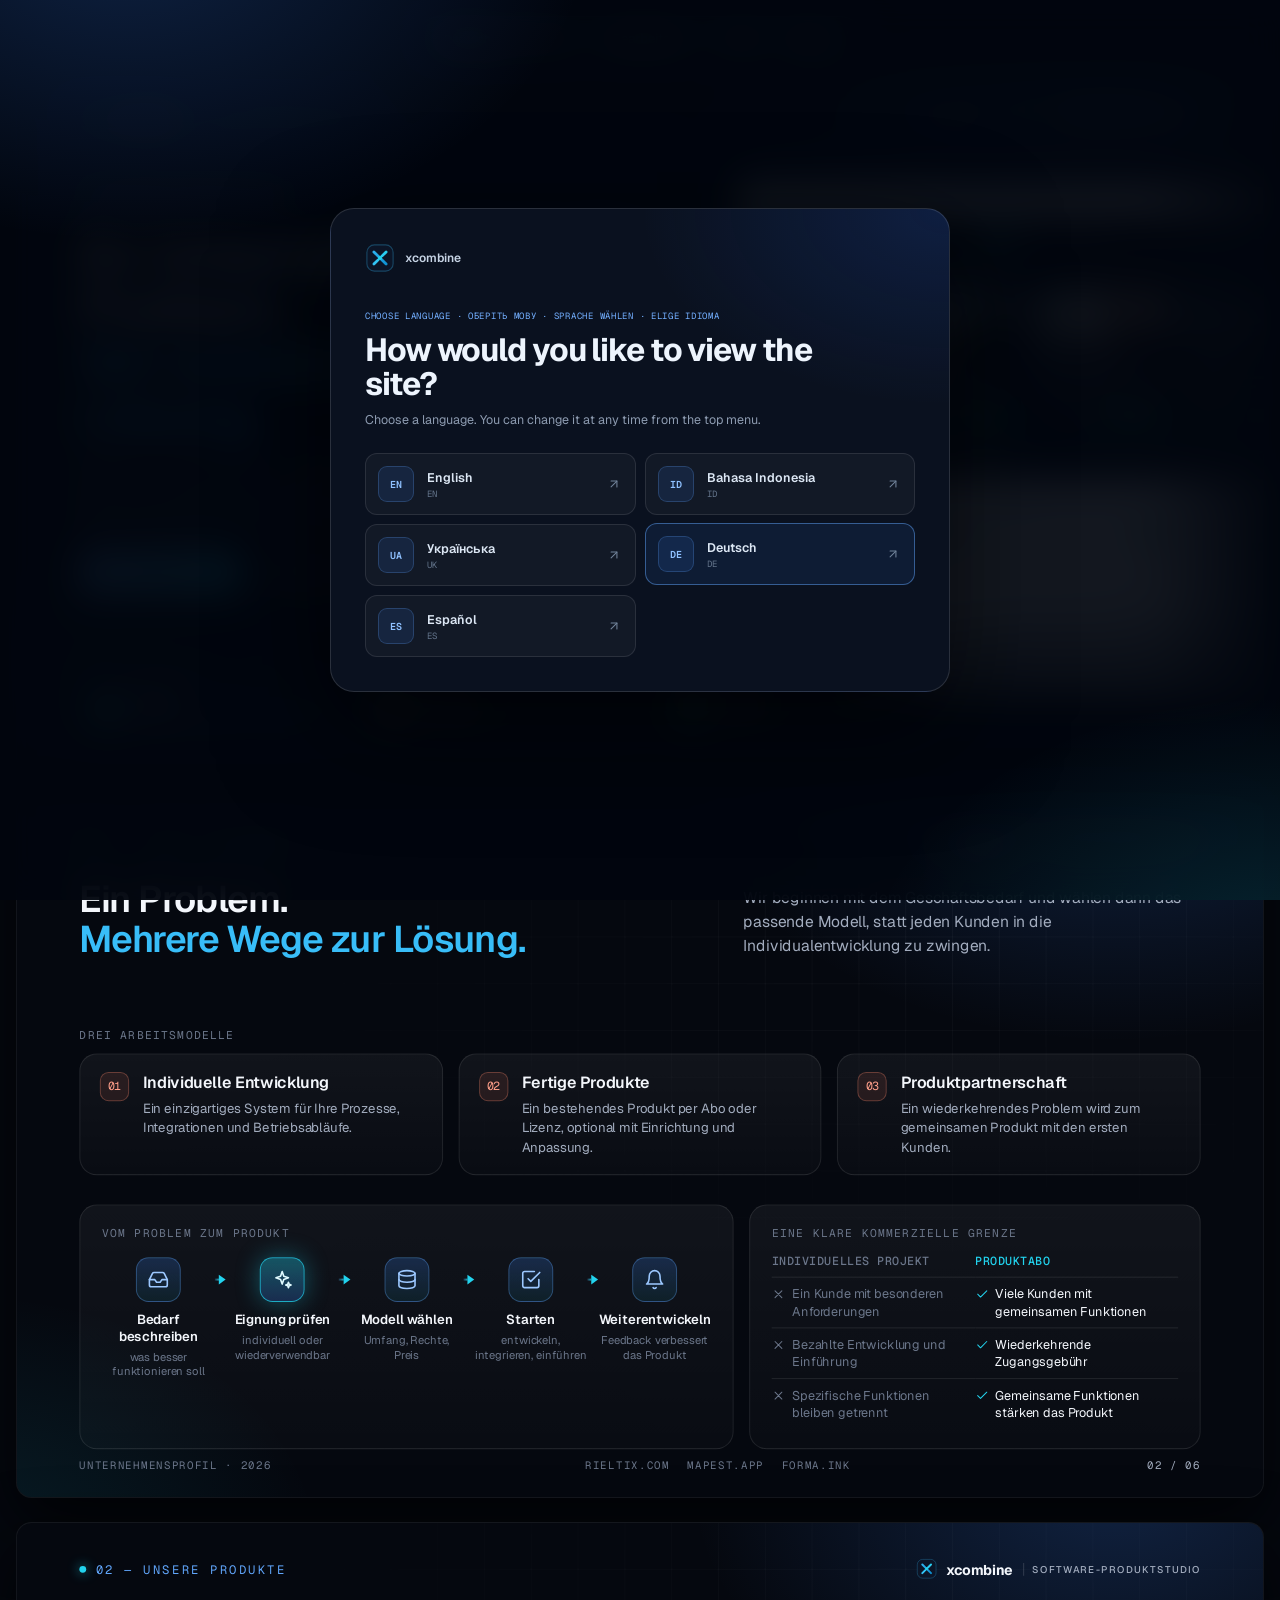
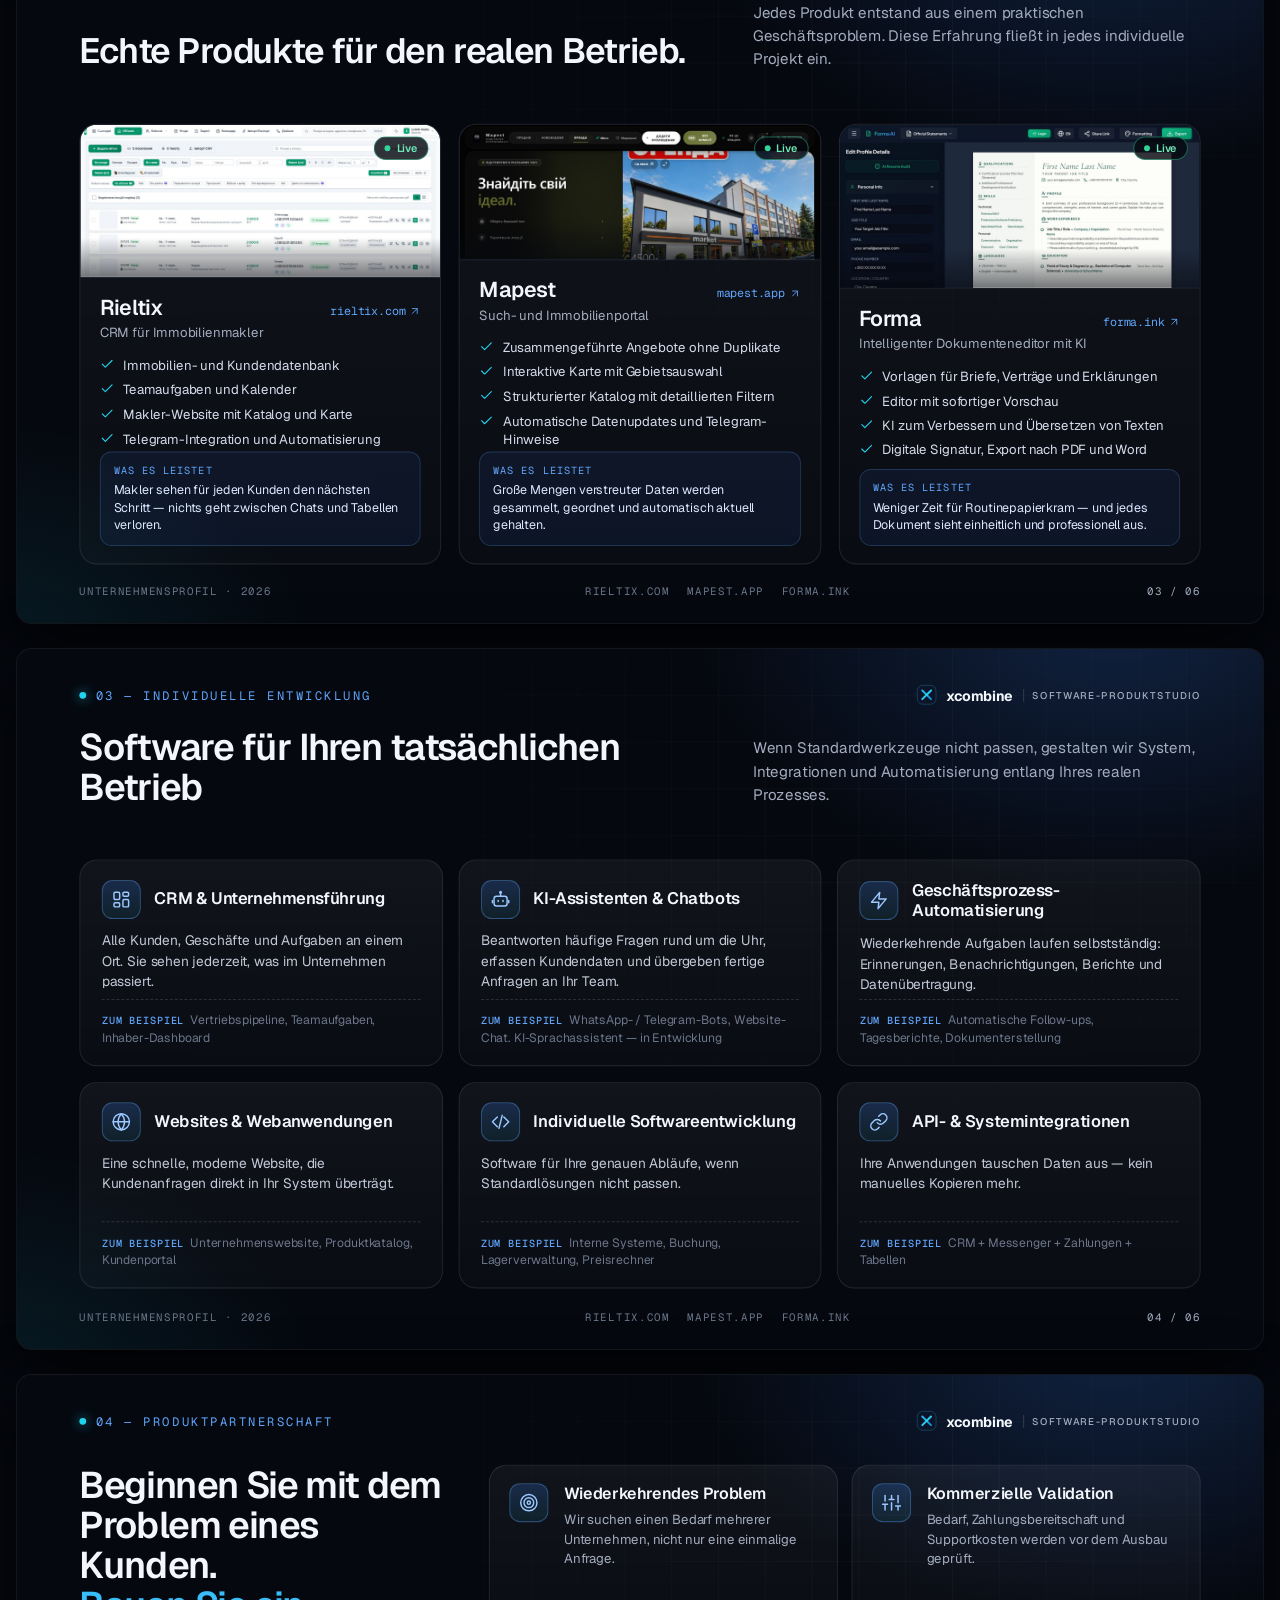
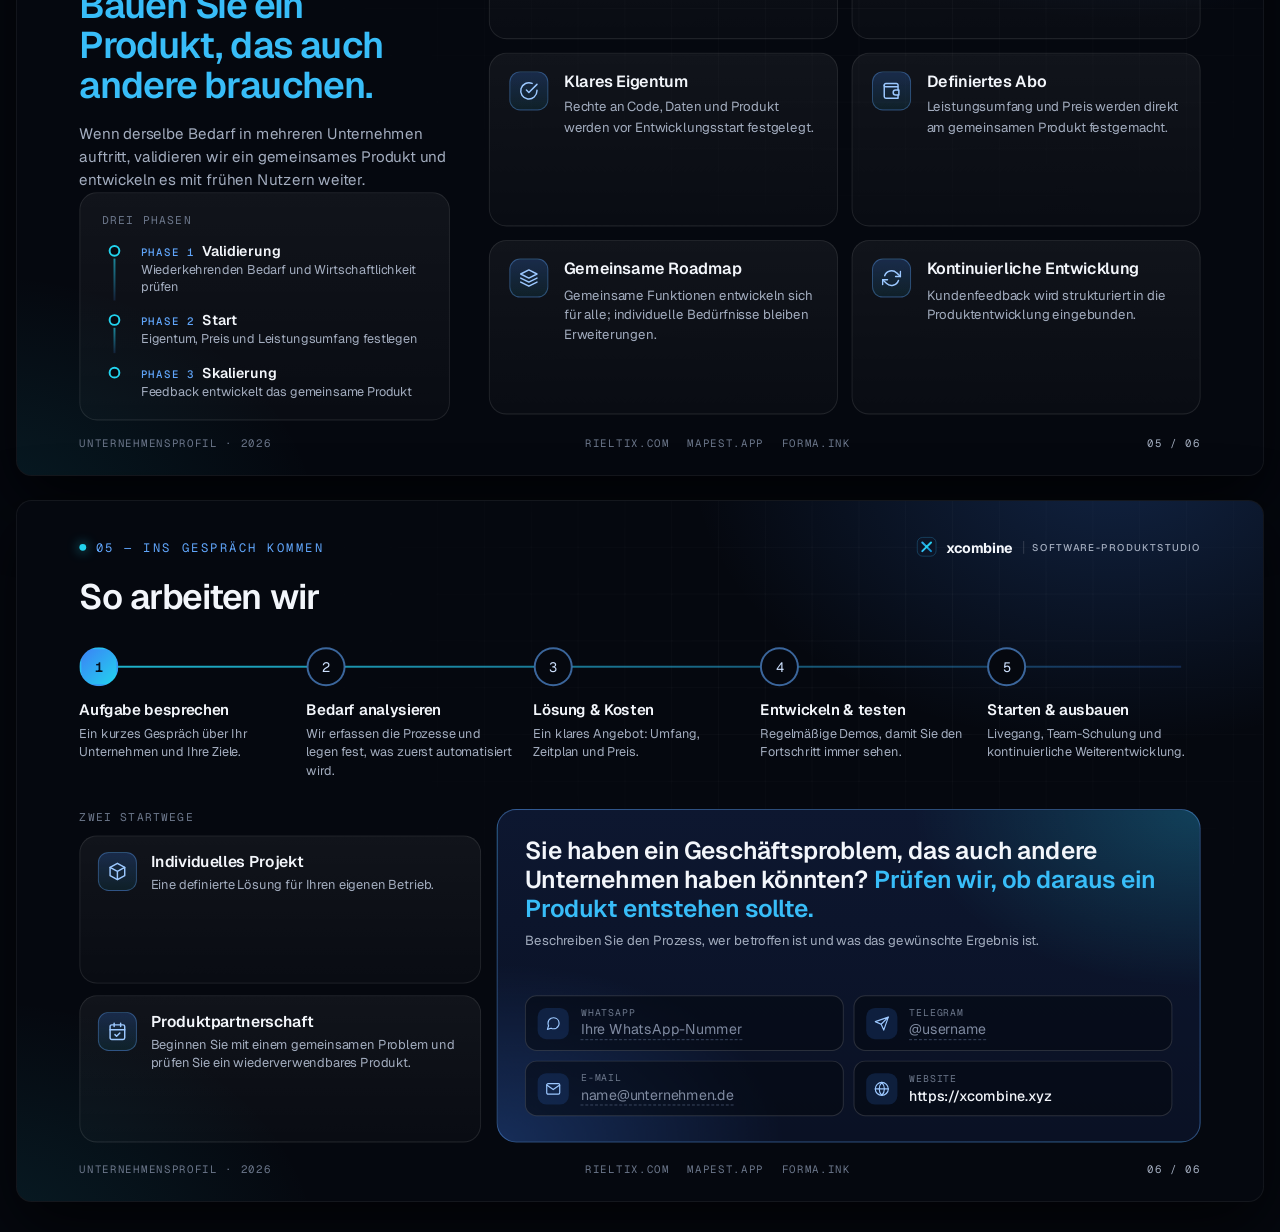
==== commit 5beec788: "Replace Mapest card with fully loaded screenshot" ====
--- a/site/de.html
+++ b/site/de.html
@@ -94,7 +94,7 @@
       </div>
     </div>
     <div class="card prod">
-      <a class="shot" href="https://mapest.app/"><img src="assets/web/mapest_cards.jpg" alt="Mapest">
+      <a class="shot" href="https://mapest.app/"><img src="assets/web/mapest_platform.jpg" alt="Mapest">
         <span class="status"><i></i>Live</span></a>
       <div class="info">
         <div class="name"><b>Mapest</b><a href="https://mapest.app/">mapest.app<svg class="" viewBox="0 0 24 24" fill="none" stroke="currentColor" stroke-width="1.8" stroke-linecap="round" stroke-linejoin="round"><path d="M7 17 17 7"/><path d="M7 7h10v10"/></svg></a></div>
@@ -150,7 +150,7 @@
   </div>
 </div>
 
-<script id="profile-config" type="application/json">{"version": 1, "lang": "de", "brand": "xcombine", "logo": "", "descriptor": "Unabhängiges Softwarestudio", "docLabel": "Unternehmensprofil", "year": "2026", "contacts": {"whatsapp": "", "telegram": "", "email": "", "website": "https://xcombine.xyz"}, "products": [{"id": "rieltix", "name": "Rieltix", "url": "https://rieltix.com/", "shot": "rieltix_crm.jpg", "coverSub": "CRM für Immobilien", "status": "Live", "tag": "CRM für Immobilienmakler", "features": ["Immobilien- und Kundendatenbank", "Teamaufgaben und Kalender", "Makler-Website mit Katalog und Karte", "Telegram-Integration und Automatisierung"], "benefit": "Makler sehen für jeden Kunden den nächsten Schritt — nichts geht zwischen Chats und Tabellen verloren.", "badgeColor": "r"}, {"id": "mapest", "name": "Mapest", "url": "https://mapest.app/", "shot": "mapest_cards.jpg", "coverSub": "Immobilienplattform", "status": "Live", "tag": "Such- und Immobilienportal", "features": ["Zusammengeführte Angebote ohne Duplikate", "Interaktive Karte mit Gebietsauswahl", "Strukturierter Katalog mit detaillierten Filtern", "Automatische Datenupdates und Telegram-Hinweise"], "benefit": "Große Mengen verstreuter Daten werden gesammelt, geordnet und automatisch aktuell gehalten.", "badgeColor": "m"}, {"id": "forma", "name": "Forma", "url": "https://forma.ink/", "shot": "forma_doc.jpg", "coverSub": "Dokumente mit KI", "status": "Live", "tag": "Intelligenter Dokumenteneditor mit KI", "features": ["Vorlagen für Briefe, Verträge und Erklärungen", "Editor mit sofortiger Vorschau", "KI zum Verbessern und Übersetzen von Texten", "Digitale Signatur, Export nach PDF und Word"], "benefit": "Weniger Zeit für Routinepapierkram — und jedes Dokument sieht einheitlich und professionell aus.", "badgeColor": "f"}], "text": {"lang": "de", "descriptor": "Unabhängiges Softwarestudio", "brand_submark": "software-produktstudio", "doc_label": "Unternehmensprofil", "year": "2026", "cover_chip": "Software-Produktstudio", "cover_eyebrow": "Software · KI · Automatisierung", "cover_title_a": "Ihr Unternehmen hat ein Problem.", "cover_title_b": "Wir entwickeln die Lösung.", "cover_sub": "Produkte / Engineering / Automatisierung", "cover_lead": "Nutzen Sie fertige Software, bestellen Sie eine individuelle Lösung oder gestalten Sie ein neues Produkt für die Anforderungen Ihrer Branche.", "cover_cta_primary": "Idee besprechen", "cover_cta_secondary": "Produkte entdecken", "cover_trust": "Für den realen Betrieb gebaut. Für Weiterentwicklung konzipiert.", "cover_products_label": "Sofort einsetzbare Produkte", "p2_eyebrow": "01 — Unser Lösungsweg", "p2_title_a": "Ein Problem.", "p2_title_b": "Mehrere Wege zur Lösung.", "p2_lead": "Wir beginnen mit dem Geschäftsbedarf und wählen dann das passende Modell, statt jeden Kunden in die Individualentwicklung zu zwingen.", "p2_problems_label": "Drei Arbeitsmodelle", "p2_problems": [["Individuelle Entwicklung", "Ein einzigartiges System für Ihre Prozesse, Integrationen und Betriebsabläufe."], ["Fertige Produkte", "Ein bestehendes Produkt per Abo oder Lizenz, optional mit Einrichtung und Anpassung."], ["Produktpartnerschaft", "Ein wiederkehrendes Problem wird zum gemeinsamen Produkt mit den ersten Kunden."]], "p2_flow_label": "Vom Problem zum Produkt", "p2_flow": [["Bedarf beschreiben", "was besser funktionieren soll"], ["Eignung prüfen", "individuell oder wiederverwendbar"], ["Modell wählen", "Umfang, Rechte, Preis"], ["Starten", "entwickeln, integrieren, einführen"], ["Weiterentwickeln", "Feedback verbessert das Produkt"]], "p2_cmp_label": "Eine klare kommerzielle Grenze", "p2_cmp_head": ["Individuelles Projekt", "Produktabo"], "p2_cmp": [["Ein Kunde mit besonderen Anforderungen", "Viele Kunden mit gemeinsamen Funktionen"], ["Bezahlte Entwicklung und Einführung", "Wiederkehrende Zugangsgebühr"], ["Spezifische Funktionen bleiben getrennt", "Gemeinsame Funktionen stärken das Produkt"]], "p3_eyebrow": "02 — Unsere Produkte", "p3_title": "Echte Produkte für den realen Betrieb.", "p3_title_continued": "Weitere Produkte für reale Geschäftsanforderungen.", "p3_lead": "Jedes Produkt entstand aus einem praktischen Geschäftsproblem. Diese Erfahrung fließt in jedes individuelle Projekt ein.", "benefit_label": "Was es leistet", "p4_eyebrow": "03 — Individuelle Entwicklung", "p4_title": "Software für Ihren tatsächlichen Betrieb", "p4_lead": "Wenn Standardwerkzeuge nicht passen, gestalten wir System, Integrationen und Automatisierung entlang Ihres realen Prozesses.", "example_label": "Zum Beispiel", "services": [["crm", "CRM & Unternehmensführung", "Alle Kunden, Geschäfte und Aufgaben an einem Ort. Sie sehen jederzeit, was im Unternehmen passiert.", "Vertriebspipeline, Teamaufgaben, Inhaber-Dashboard"], ["bot", "KI-Assistenten & Chatbots", "Beantworten häufige Fragen rund um die Uhr, erfassen Kundendaten und übergeben fertige Anfragen an Ihr Team.", "WhatsApp- / Telegram-Bots, Website-Chat. KI-Sprachassistent — in Entwicklung"], ["zap", "Geschäftsprozess-Automatisierung", "Wiederkehrende Aufgaben laufen selbstständig: Erinnerungen, Benachrichtigungen, Berichte und Datenübertragung.", "Automatische Follow-ups, Tagesberichte, Dokumenterstellung"], ["globe", "Websites & Webanwendungen", "Eine schnelle, moderne Website, die Kundenanfragen direkt in Ihr System überträgt.", "Unternehmenswebsite, Produktkatalog, Kundenportal"], ["code", "Individuelle Softwareentwicklung", "Software für Ihre genauen Abläufe, wenn Standardlösungen nicht passen.", "Interne Systeme, Buchung, Lagerverwaltung, Preisrechner"], ["link", "API- & Systemintegrationen", "Ihre Anwendungen tauschen Daten aus — kein manuelles Kopieren mehr.", "CRM + Messenger + Zahlungen + Tabellen"]], "p5_eyebrow": "04 — Produktpartnerschaft", "p5_title_a": "Beginnen Sie mit dem Problem eines Kunden.", "p5_title_b": "Bauen Sie ein Produkt, das auch andere brauchen.", "p5_lead": "Wenn derselbe Bedarf in mehreren Unternehmen auftritt, validieren wir ein gemeinsames Produkt und entwickeln es mit frühen Nutzern weiter.", "p5_phases_label": "Drei Phasen", "p5_phases": [["Phase 1", "Validierung", "Wiederkehrenden Bedarf und Wirtschaftlichkeit prüfen"], ["Phase 2", "Start", "Eigentum, Preis und Leistungsumfang festlegen"], ["Phase 3", "Skalierung", "Feedback entwickelt das gemeinsame Produkt"]], "benefits": [["target", "Wiederkehrendes Problem", "Wir suchen einen Bedarf mehrerer Unternehmen, nicht nur eine einmalige Anfrage."], ["sliders", "Kommerzielle Validation", "Bedarf, Zahlungsbereitschaft und Supportkosten werden vor dem Ausbau geprüft."], ["check", "Klares Eigentum", "Rechte an Code, Daten und Produkt werden vor Entwicklungsstart festgelegt."], ["wallet", "Definiertes Abo", "Leistungsumfang und Preis werden direkt am gemeinsamen Produkt festgemacht."], ["layers", "Gemeinsame Roadmap", "Gemeinsame Funktionen entwickeln sich für alle; individuelle Bedürfnisse bleiben Erweiterungen."], ["refresh", "Kontinuierliche Entwicklung", "Kundenfeedback wird strukturiert in die Produktentwicklung eingebunden."]], "p6_eyebrow": "05 — Ins Gespräch kommen", "p6_title": "So arbeiten wir", "steps": [["Aufgabe besprechen", "Ein kurzes Gespräch über Ihr Unternehmen und Ihre Ziele."], ["Bedarf analysieren", "Wir erfassen die Prozesse und legen fest, was zuerst automatisiert wird."], ["Lösung & Kosten", "Ein klares Angebot: Umfang, Zeitplan und Preis."], ["Entwickeln & testen", "Regelmäßige Demos, damit Sie den Fortschritt immer sehen."], ["Starten & ausbauen", "Livegang, Team-Schulung und kontinuierliche Weiterentwicklung."]], "models_label": "Zwei Startwege", "models": [["Individuelles Projekt", "Eine definierte Lösung für Ihren eigenen Betrieb."], ["Produktpartnerschaft", "Beginnen Sie mit einem gemeinsamen Problem und prüfen Sie ein wiederverwendbares Produkt."]], "cta_a": "Sie haben ein Geschäftsproblem, das auch andere Unternehmen haben könnten?", "cta_b": "Prüfen wir, ob daraus ein Produkt entstehen sollte.", "cta_note": "Beschreiben Sie den Prozess, wer betroffen ist und was das gewünschte Ergebnis ist.", "contact_labels": {"whatsapp": "WhatsApp", "telegram": "Telegram", "email": "E-Mail", "website": "Website"}, "contact_placeholders": {"whatsapp": "Ihre WhatsApp-Nummer", "telegram": "@username", "email": "name@unternehmen.de", "website": "ihre-website.de"}, "ui_download_pdf": "PDF herunterladen", "ui_whatsapp_chat": "WhatsApp-Chat", "ui_edit": "Bearbeiten", "ui_more_projects": "Weitere Projekte", "ui_view_portfolio": "Portfolio ansehen", "word_empty_portfolio": "Fügen Sie das erste Projekt über den Website-Editor hinzu.", "word_empty_contacts": "Fügen Sie Ihre Kontaktdaten über den Website-Editor hinzu.", "word_contacts_label": "Kontakt"}}</script>
+<script id="profile-config" type="application/json">{"version": 1, "lang": "de", "brand": "xcombine", "logo": "", "descriptor": "Unabhängiges Softwarestudio", "docLabel": "Unternehmensprofil", "year": "2026", "contacts": {"whatsapp": "", "telegram": "", "email": "", "website": "https://xcombine.xyz"}, "products": [{"id": "rieltix", "name": "Rieltix", "url": "https://rieltix.com/", "shot": "rieltix_crm.jpg", "coverSub": "CRM für Immobilien", "status": "Live", "tag": "CRM für Immobilienmakler", "features": ["Immobilien- und Kundendatenbank", "Teamaufgaben und Kalender", "Makler-Website mit Katalog und Karte", "Telegram-Integration und Automatisierung"], "benefit": "Makler sehen für jeden Kunden den nächsten Schritt — nichts geht zwischen Chats und Tabellen verloren.", "badgeColor": "r"}, {"id": "mapest", "name": "Mapest", "url": "https://mapest.app/", "shot": "mapest_platform.jpg", "coverSub": "Immobilienplattform", "status": "Live", "tag": "Such- und Immobilienportal", "features": ["Zusammengeführte Angebote ohne Duplikate", "Interaktive Karte mit Gebietsauswahl", "Strukturierter Katalog mit detaillierten Filtern", "Automatische Datenupdates und Telegram-Hinweise"], "benefit": "Große Mengen verstreuter Daten werden gesammelt, geordnet und automatisch aktuell gehalten.", "badgeColor": "m"}, {"id": "forma", "name": "Forma", "url": "https://forma.ink/", "shot": "forma_doc.jpg", "coverSub": "Dokumente mit KI", "status": "Live", "tag": "Intelligenter Dokumenteneditor mit KI", "features": ["Vorlagen für Briefe, Verträge und Erklärungen", "Editor mit sofortiger Vorschau", "KI zum Verbessern und Übersetzen von Texten", "Digitale Signatur, Export nach PDF und Word"], "benefit": "Weniger Zeit für Routinepapierkram — und jedes Dokument sieht einheitlich und professionell aus.", "badgeColor": "f"}], "text": {"lang": "de", "descriptor": "Unabhängiges Softwarestudio", "brand_submark": "software-produktstudio", "doc_label": "Unternehmensprofil", "year": "2026", "cover_chip": "Software-Produktstudio", "cover_eyebrow": "Software · KI · Automatisierung", "cover_title_a": "Ihr Unternehmen hat ein Problem.", "cover_title_b": "Wir entwickeln die Lösung.", "cover_sub": "Produkte / Engineering / Automatisierung", "cover_lead": "Nutzen Sie fertige Software, bestellen Sie eine individuelle Lösung oder gestalten Sie ein neues Produkt für die Anforderungen Ihrer Branche.", "cover_cta_primary": "Idee besprechen", "cover_cta_secondary": "Produkte entdecken", "cover_trust": "Für den realen Betrieb gebaut. Für Weiterentwicklung konzipiert.", "cover_products_label": "Sofort einsetzbare Produkte", "p2_eyebrow": "01 — Unser Lösungsweg", "p2_title_a": "Ein Problem.", "p2_title_b": "Mehrere Wege zur Lösung.", "p2_lead": "Wir beginnen mit dem Geschäftsbedarf und wählen dann das passende Modell, statt jeden Kunden in die Individualentwicklung zu zwingen.", "p2_problems_label": "Drei Arbeitsmodelle", "p2_problems": [["Individuelle Entwicklung", "Ein einzigartiges System für Ihre Prozesse, Integrationen und Betriebsabläufe."], ["Fertige Produkte", "Ein bestehendes Produkt per Abo oder Lizenz, optional mit Einrichtung und Anpassung."], ["Produktpartnerschaft", "Ein wiederkehrendes Problem wird zum gemeinsamen Produkt mit den ersten Kunden."]], "p2_flow_label": "Vom Problem zum Produkt", "p2_flow": [["Bedarf beschreiben", "was besser funktionieren soll"], ["Eignung prüfen", "individuell oder wiederverwendbar"], ["Modell wählen", "Umfang, Rechte, Preis"], ["Starten", "entwickeln, integrieren, einführen"], ["Weiterentwickeln", "Feedback verbessert das Produkt"]], "p2_cmp_label": "Eine klare kommerzielle Grenze", "p2_cmp_head": ["Individuelles Projekt", "Produktabo"], "p2_cmp": [["Ein Kunde mit besonderen Anforderungen", "Viele Kunden mit gemeinsamen Funktionen"], ["Bezahlte Entwicklung und Einführung", "Wiederkehrende Zugangsgebühr"], ["Spezifische Funktionen bleiben getrennt", "Gemeinsame Funktionen stärken das Produkt"]], "p3_eyebrow": "02 — Unsere Produkte", "p3_title": "Echte Produkte für den realen Betrieb.", "p3_title_continued": "Weitere Produkte für reale Geschäftsanforderungen.", "p3_lead": "Jedes Produkt entstand aus einem praktischen Geschäftsproblem. Diese Erfahrung fließt in jedes individuelle Projekt ein.", "benefit_label": "Was es leistet", "p4_eyebrow": "03 — Individuelle Entwicklung", "p4_title": "Software für Ihren tatsächlichen Betrieb", "p4_lead": "Wenn Standardwerkzeuge nicht passen, gestalten wir System, Integrationen und Automatisierung entlang Ihres realen Prozesses.", "example_label": "Zum Beispiel", "services": [["crm", "CRM & Unternehmensführung", "Alle Kunden, Geschäfte und Aufgaben an einem Ort. Sie sehen jederzeit, was im Unternehmen passiert.", "Vertriebspipeline, Teamaufgaben, Inhaber-Dashboard"], ["bot", "KI-Assistenten & Chatbots", "Beantworten häufige Fragen rund um die Uhr, erfassen Kundendaten und übergeben fertige Anfragen an Ihr Team.", "WhatsApp- / Telegram-Bots, Website-Chat. KI-Sprachassistent — in Entwicklung"], ["zap", "Geschäftsprozess-Automatisierung", "Wiederkehrende Aufgaben laufen selbstständig: Erinnerungen, Benachrichtigungen, Berichte und Datenübertragung.", "Automatische Follow-ups, Tagesberichte, Dokumenterstellung"], ["globe", "Websites & Webanwendungen", "Eine schnelle, moderne Website, die Kundenanfragen direkt in Ihr System überträgt.", "Unternehmenswebsite, Produktkatalog, Kundenportal"], ["code", "Individuelle Softwareentwicklung", "Software für Ihre genauen Abläufe, wenn Standardlösungen nicht passen.", "Interne Systeme, Buchung, Lagerverwaltung, Preisrechner"], ["link", "API- & Systemintegrationen", "Ihre Anwendungen tauschen Daten aus — kein manuelles Kopieren mehr.", "CRM + Messenger + Zahlungen + Tabellen"]], "p5_eyebrow": "04 — Produktpartnerschaft", "p5_title_a": "Beginnen Sie mit dem Problem eines Kunden.", "p5_title_b": "Bauen Sie ein Produkt, das auch andere brauchen.", "p5_lead": "Wenn derselbe Bedarf in mehreren Unternehmen auftritt, validieren wir ein gemeinsames Produkt und entwickeln es mit frühen Nutzern weiter.", "p5_phases_label": "Drei Phasen", "p5_phases": [["Phase 1", "Validierung", "Wiederkehrenden Bedarf und Wirtschaftlichkeit prüfen"], ["Phase 2", "Start", "Eigentum, Preis und Leistungsumfang festlegen"], ["Phase 3", "Skalierung", "Feedback entwickelt das gemeinsame Produkt"]], "benefits": [["target", "Wiederkehrendes Problem", "Wir suchen einen Bedarf mehrerer Unternehmen, nicht nur eine einmalige Anfrage."], ["sliders", "Kommerzielle Validation", "Bedarf, Zahlungsbereitschaft und Supportkosten werden vor dem Ausbau geprüft."], ["check", "Klares Eigentum", "Rechte an Code, Daten und Produkt werden vor Entwicklungsstart festgelegt."], ["wallet", "Definiertes Abo", "Leistungsumfang und Preis werden direkt am gemeinsamen Produkt festgemacht."], ["layers", "Gemeinsame Roadmap", "Gemeinsame Funktionen entwickeln sich für alle; individuelle Bedürfnisse bleiben Erweiterungen."], ["refresh", "Kontinuierliche Entwicklung", "Kundenfeedback wird strukturiert in die Produktentwicklung eingebunden."]], "p6_eyebrow": "05 — Ins Gespräch kommen", "p6_title": "So arbeiten wir", "steps": [["Aufgabe besprechen", "Ein kurzes Gespräch über Ihr Unternehmen und Ihre Ziele."], ["Bedarf analysieren", "Wir erfassen die Prozesse und legen fest, was zuerst automatisiert wird."], ["Lösung & Kosten", "Ein klares Angebot: Umfang, Zeitplan und Preis."], ["Entwickeln & testen", "Regelmäßige Demos, damit Sie den Fortschritt immer sehen."], ["Starten & ausbauen", "Livegang, Team-Schulung und kontinuierliche Weiterentwicklung."]], "models_label": "Zwei Startwege", "models": [["Individuelles Projekt", "Eine definierte Lösung für Ihren eigenen Betrieb."], ["Produktpartnerschaft", "Beginnen Sie mit einem gemeinsamen Problem und prüfen Sie ein wiederverwendbares Produkt."]], "cta_a": "Sie haben ein Geschäftsproblem, das auch andere Unternehmen haben könnten?", "cta_b": "Prüfen wir, ob daraus ein Produkt entstehen sollte.", "cta_note": "Beschreiben Sie den Prozess, wer betroffen ist und was das gewünschte Ergebnis ist.", "contact_labels": {"whatsapp": "WhatsApp", "telegram": "Telegram", "email": "E-Mail", "website": "Website"}, "contact_placeholders": {"whatsapp": "Ihre WhatsApp-Nummer", "telegram": "@username", "email": "name@unternehmen.de", "website": "ihre-website.de"}, "ui_download_pdf": "PDF herunterladen", "ui_whatsapp_chat": "WhatsApp-Chat", "ui_edit": "Bearbeiten", "ui_more_projects": "Weitere Projekte", "ui_view_portfolio": "Portfolio ansehen", "word_empty_portfolio": "Fügen Sie das erste Projekt über den Website-Editor hinzu.", "word_empty_contacts": "Fügen Sie Ihre Kontaktdaten über den Website-Editor hinzu.", "word_contacts_label": "Kontakt"}}</script>
 <script id="organization-schema" type="application/ld+json">{"@context": "https://schema.org", "@type": "ProfessionalService", "@id": "https://xcombine.xyz/#organization", "name": "xcombine", "url": "https://xcombine.xyz/", "description": "Nutzen Sie fertige Software, bestellen Sie eine individuelle Lösung oder gestalten Sie ein neues Produkt für die Anforderungen Ihrer Branche.", "logo": "https://xcombine.xyz/assets/favicon.svg", "image": "https://xcombine.xyz/assets/web/rieltix_crm.jpg", "areaServed": "Worldwide", "knowsLanguage": ["en", "id", "uk", "de", "es"], "serviceType": ["CRM & Unternehmensführung", "KI-Assistenten & Chatbots", "Geschäftsprozess-Automatisierung", "Websites & Webanwendungen", "Individuelle Softwareentwicklung", "API- & Systemintegrationen"], "hasOfferCatalog": {"@type": "OfferCatalog", "name": "Drei Arbeitsmodelle", "itemListElement": [{"@type": "Offer", "itemOffered": {"@type": "Service", "name": "Individuelle Entwicklung", "description": "Ein einzigartiges System für Ihre Prozesse, Integrationen und Betriebsabläufe."}}, {"@type": "Offer", "itemOffered": {"@type": "Service", "name": "Fertige Produkte", "description": "Ein bestehendes Produkt per Abo oder Lizenz, optional mit Einrichtung und Anpassung."}}, {"@type": "Offer", "itemOffered": {"@type": "Service", "name": "Produktpartnerschaft", "description": "Ein wiederkehrendes Problem wird zum gemeinsamen Produkt mit den ersten Kunden."}}]}}</script>
 <script src="assets/docx.iife.js"></script>
 <script src="assets/app.js"></script>
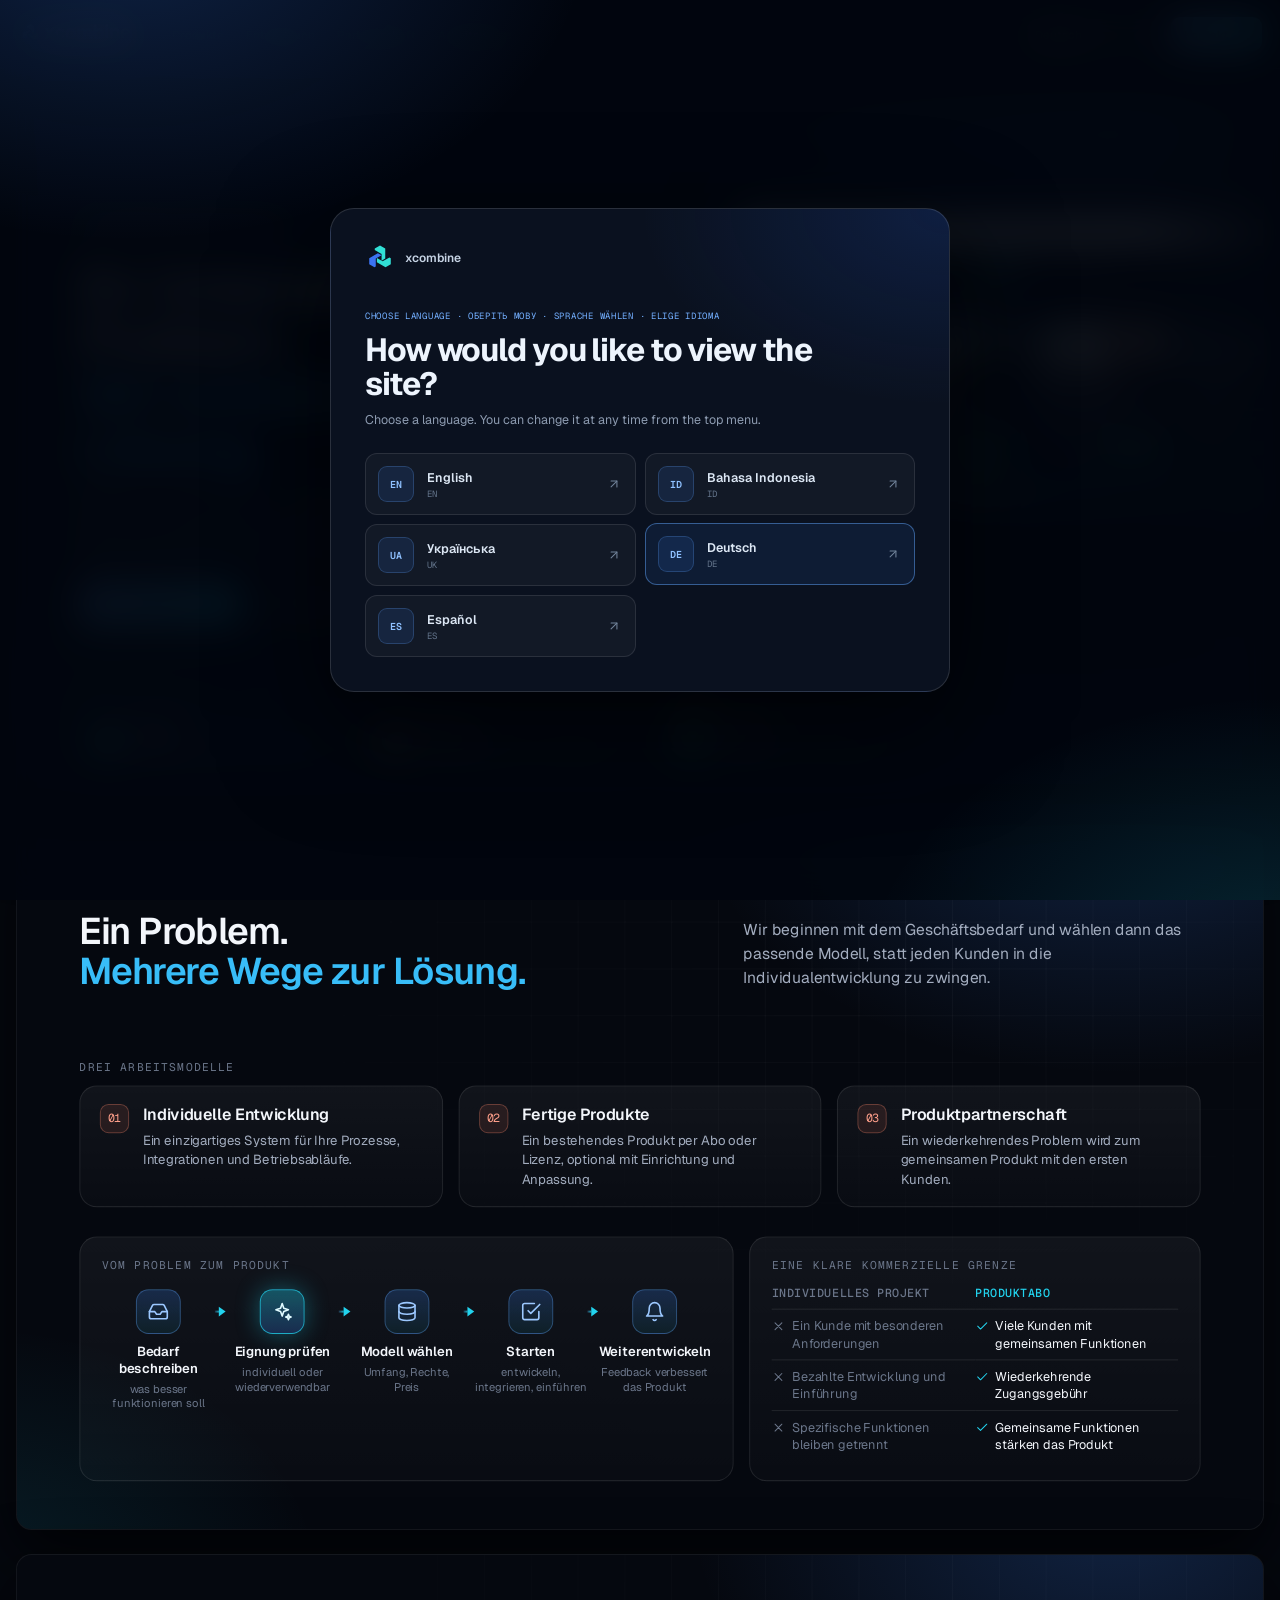
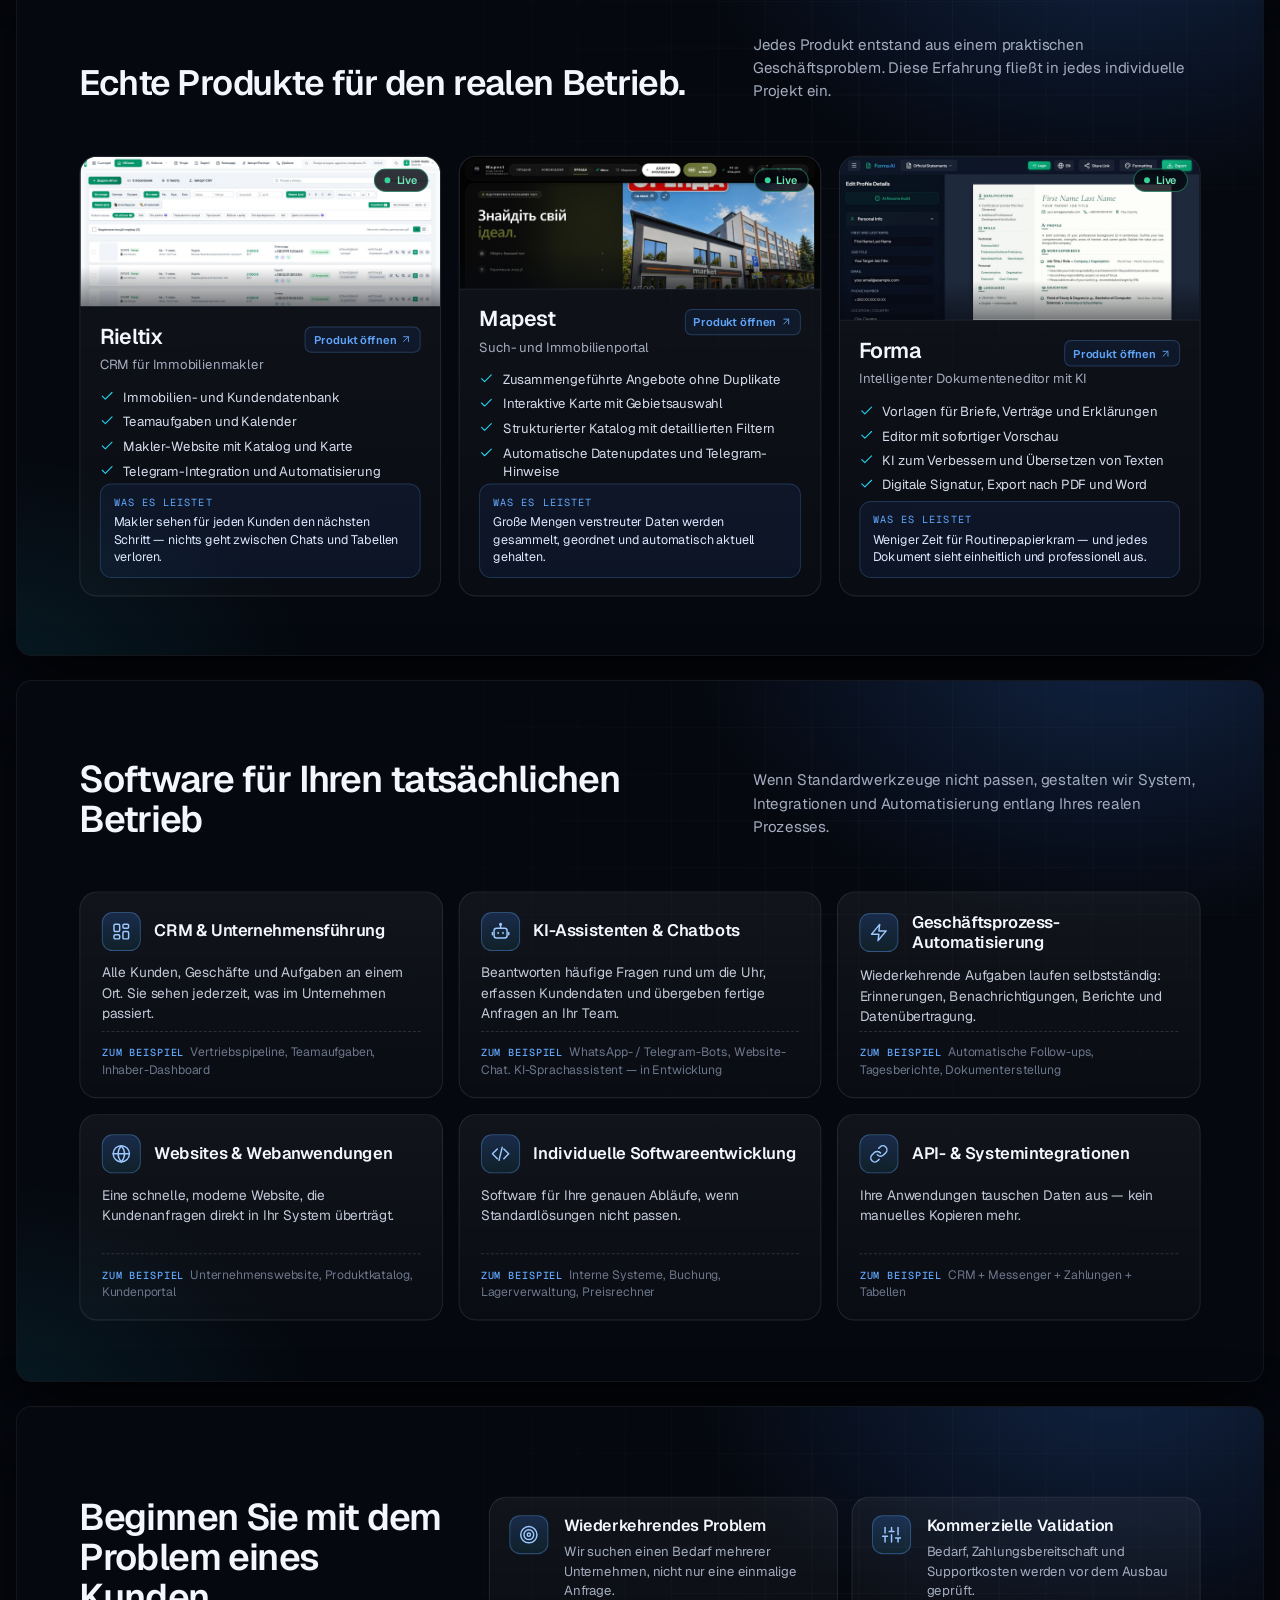
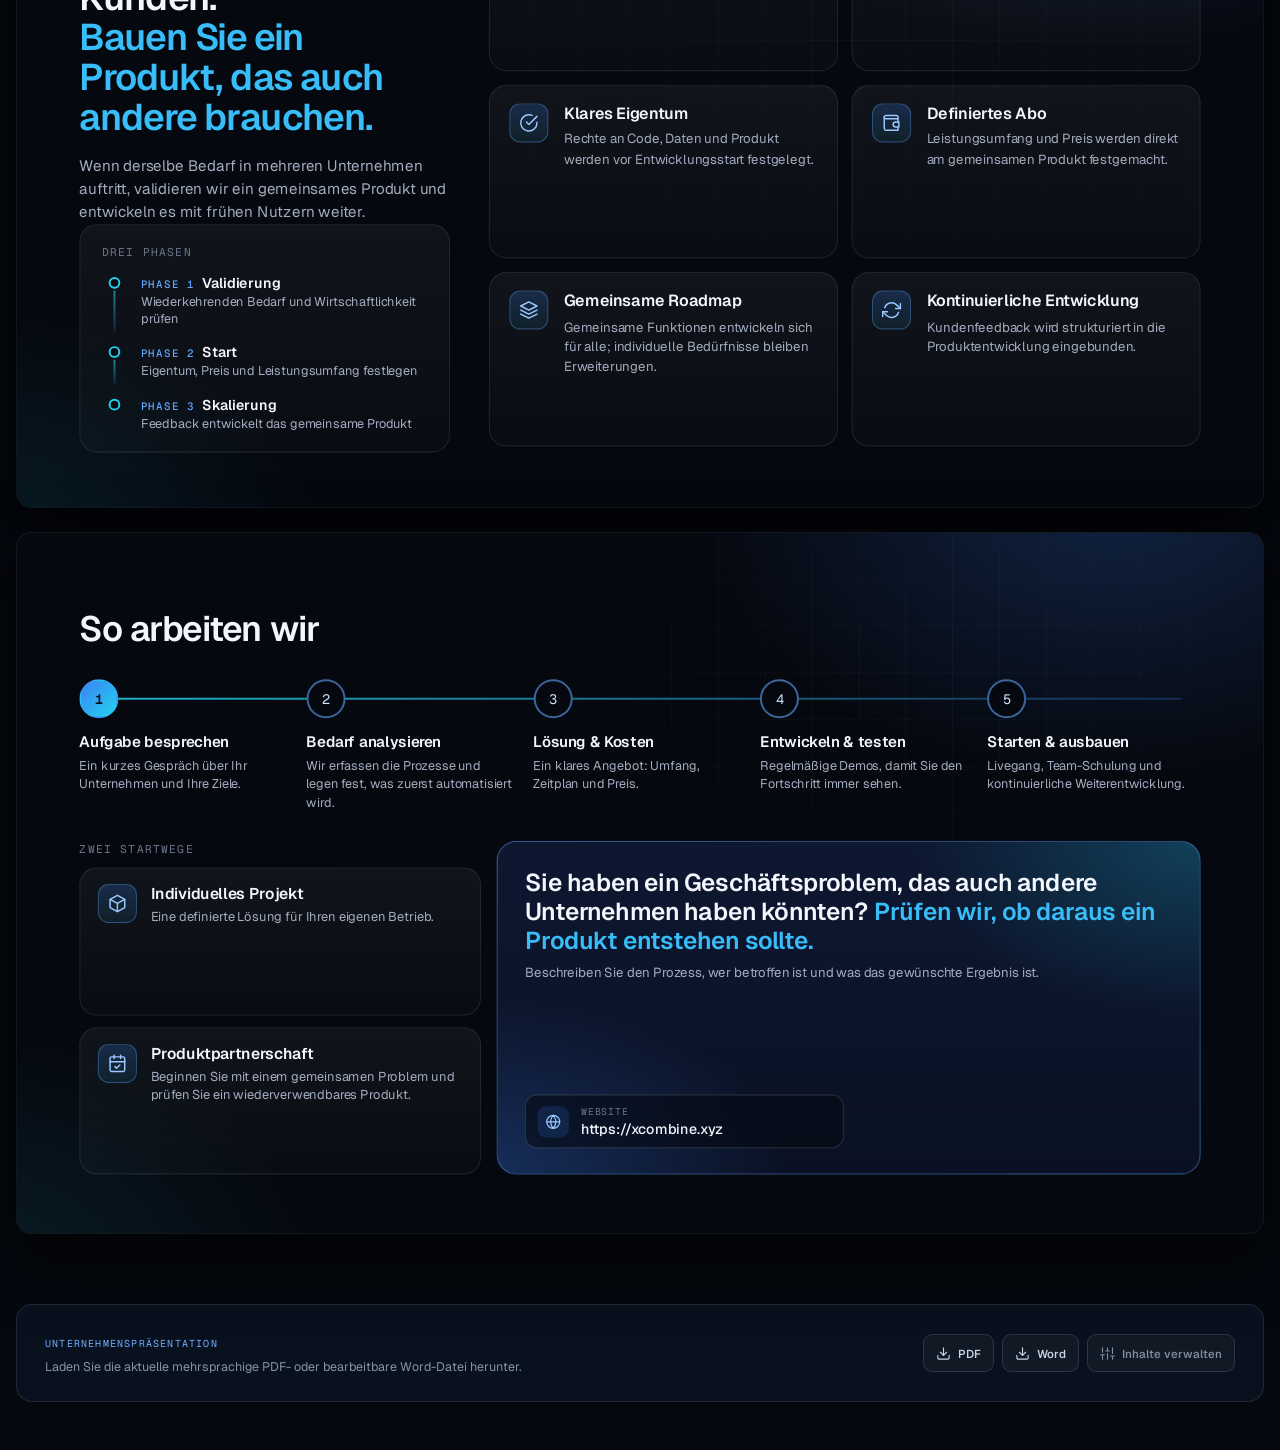
==== commit 32ee6f7f: "Install XCOMBINE brand assets and define delivery workflow" ====
--- a/site/de.html
+++ b/site/de.html
@@ -1,24 +1,26 @@
 <!doctype html>
 <html lang="de"><head><meta charset="utf-8">
 <meta name="viewport" content="width=device-width, initial-scale=1.0">
-<title>xcombine — Unternehmensprofil (DE)</title>
+<title>xcombine — Software-produktstudio</title>
 <meta name="theme-color" content="#05080f">
 <meta name="description" content="Nutzen Sie fertige Software, bestellen Sie eine individuelle Lösung oder gestalten Sie ein neues Produkt für die Anforderungen Ihrer Branche.">
 <meta name="robots" content="index,follow,max-image-preview:large,max-snippet:-1,max-video-preview:-1">
 <link rel="canonical" href="https://xcombine.xyz/de.html">
 <link rel="icon" href="assets/favicon.svg" type="image/svg+xml">
+<link rel="icon" href="assets/favicon.ico" sizes="any">
+<link rel="apple-touch-icon" href="assets/icon-180.png">
 <link rel="manifest" href="assets/site.webmanifest">
 <meta property="og:type" content="website">
 <meta property="og:site_name" content="xcombine">
-<meta property="og:title" content="xcombine — Unternehmensprofil (DE)">
+<meta property="og:title" content="xcombine — Software-produktstudio">
 <meta property="og:description" content="Nutzen Sie fertige Software, bestellen Sie eine individuelle Lösung oder gestalten Sie ein neues Produkt für die Anforderungen Ihrer Branche.">
 <meta property="og:url" content="https://xcombine.xyz/de.html">
-<meta property="og:image" content="https://xcombine.xyz/assets/web/rieltix_crm.jpg">
+<meta property="og:image" content="https://xcombine.xyz/assets/brand/xcombine-preview.png">
 <meta property="og:locale" content="de_DE">
 <meta name="twitter:card" content="summary_large_image">
-<meta name="twitter:title" content="xcombine — Unternehmensprofil (DE)">
+<meta name="twitter:title" content="xcombine — Software-produktstudio">
 <meta name="twitter:description" content="Nutzen Sie fertige Software, bestellen Sie eine individuelle Lösung oder gestalten Sie ein neues Produkt für die Anforderungen Ihrer Branche.">
-<meta name="twitter:image" content="https://xcombine.xyz/assets/web/rieltix_crm.jpg">
+<meta name="twitter:image" content="https://xcombine.xyz/assets/brand/xcombine-preview.png">
 <link rel="alternate" hreflang="en" href="https://xcombine.xyz/"><link rel="alternate" hreflang="id" href="https://xcombine.xyz/id.html"><link rel="alternate" hreflang="uk" href="https://xcombine.xyz/uk.html"><link rel="alternate" hreflang="de" href="https://xcombine.xyz/de.html"><link rel="alternate" hreflang="es" href="https://xcombine.xyz/es.html"><link rel="alternate" hreflang="x-default" href="https://xcombine.xyz/">
 <link rel="preconnect" href="https://fonts.googleapis.com"><link rel="preconnect" href="https://fonts.gstatic.com" crossorigin>
 <link href="https://fonts.googleapis.com/css2?family=Geist:wght@300..800&family=Geist+Mono:wght@400;500;600&display=swap" rel="stylesheet">
@@ -28,24 +30,30 @@
 </head>
 <body>
 
-<nav class="web-bar">
-  <label class="language-select-wrap">
-    <span class="sr-only">Language / Мова / Sprache / Idioma</span>
-    <select id="language-select" aria-label="Language"><option value="index.html" data-code="en">English</option><option value="id.html" data-code="id">Bahasa Indonesia</option><option value="uk.html" data-code="uk">Українська</option><option value="de.html" data-code="de" selected>Deutsch</option><option value="es.html" data-code="es">Español</option></select>
-  </label>
-  <span class="sep"></span>
-  <button type="button" id="edit-profile"><svg class="" viewBox="0 0 24 24" fill="none" stroke="currentColor" stroke-width="1.8" stroke-linecap="round" stroke-linejoin="round"><path d="M4 21v-7M4 10V3M12 21v-9M12 8V3M20 21v-5M20 12V3M1 14h6M9 8h6M17 16h6"/></svg><span>Bearbeiten</span></button>
-  <span class="sep"></span>
-  <button type="button" id="download-pdf" title="Откроется диалог печати. Выберите «Сохранить как PDF»."><svg class="" viewBox="0 0 24 24" fill="none" stroke="currentColor" stroke-width="1.8" stroke-linecap="round" stroke-linejoin="round"><path d="M21 15v4a2 2 0 0 1-2 2H5a2 2 0 0 1-2-2v-4"/><polyline points="7 10 12 15 17 10"/><line x1="12" y1="15" x2="12" y2="3"/></svg><span>PDF</span></button>
-  <button type="button" id="download-word"><svg class="" viewBox="0 0 24 24" fill="none" stroke="currentColor" stroke-width="1.8" stroke-linecap="round" stroke-linejoin="round"><path d="M21 15v4a2 2 0 0 1-2 2H5a2 2 0 0 1-2-2v-4"/><polyline points="7 10 12 15 17 10"/><line x1="12" y1="15" x2="12" y2="3"/></svg><span>Word</span></button>
-  <span class="sep"></span><a class="btn-cta" id="whatsapp-cta" hidden target="_blank" rel="noopener"><svg class="" viewBox="0 0 24 24" fill="none" stroke="currentColor" stroke-width="1.8" stroke-linecap="round" stroke-linejoin="round"><path d="M21 11.5a8.38 8.38 0 0 1-.9 3.8 8.5 8.5 0 0 1-7.6 4.7 8.38 8.38 0 0 1-3.8-.9L3 21l1.9-5.7a8.38 8.38 0 0 1-.9-3.8 8.5 8.5 0 0 1 4.7-7.6 8.38 8.38 0 0 1 3.8-.9h.5a8.48 8.48 0 0 1 8 8v.5z"/></svg><span>WhatsApp-Chat</span></a>
-</nav>
+<header class="web-header">
+  <div class="web-bar">
+    <a class="web-brand" href="de.html" aria-label="xcombine — software-produktstudio"><img class="brand-lockup" src="assets/brand/xcombine-logo-compact.svg" alt=""></a>
+    <nav class="site-nav" aria-label="Primary navigation">
+      <a href="#products">Produkte</a>
+      <a href="#development">Entwicklung</a>
+      <a href="#partnership">Partnerschaft</a>
+      <a href="#process">Arbeitsweise</a>
+    </nav>
+    <div class="web-tools">
+      <label class="language-select-wrap">
+        <span class="sr-only">Language / Мова / Sprache / Idioma</span>
+        <select id="language-select" aria-label="Language"><option value="index.html" data-code="en">English</option><option value="id.html" data-code="id">Bahasa Indonesia</option><option value="uk.html" data-code="uk">Українська</option><option value="de.html" data-code="de" selected>Deutsch</option><option value="es.html" data-code="es">Español</option></select>
+      </label>
+      <a class="nav-contact" href="#contact">Kontakt<svg class="" viewBox="0 0 24 24" fill="none" stroke="currentColor" stroke-width="1.8" stroke-linecap="round" stroke-linejoin="round"><path d="M7 17 17 7"/><path d="M7 7h10v10"/></svg></a>
+    </div>
+  </div>
+</header>
 
 <main class="deck-container">
   
 <section class="page cover">
   <div class="bg-glow"></div><div class="bg-grid"></div>
-  <header class="top"><div class="mark"><svg viewBox="0 0 32 32" fill="none" xmlns="http://www.w3.org/2000/svg"><defs><linearGradient id="xc-a" x1="4" y1="4" x2="28" y2="28" gradientUnits="userSpaceOnUse"><stop offset="0%" stop-color="#38bdf8"/><stop offset="100%" stop-color="#0284c7"/></linearGradient><linearGradient id="xc-b" x1="28" y1="4" x2="4" y2="28" gradientUnits="userSpaceOnUse"><stop offset="0%" stop-color="#22d3ee"/><stop offset="100%" stop-color="#38bdf8"/></linearGradient></defs><rect x="2" y="2" width="28" height="28" rx="8" fill="#0c1527" stroke="rgba(56, 189, 248, 0.3)" stroke-width="1.2"/><path d="M9.5 9.5L22.5 22.5" stroke="url(#xc-a)" stroke-width="3" stroke-linecap="round"/><path d="M22.5 9.5L18 14" stroke="url(#xc-b)" stroke-width="3" stroke-linecap="round"/><path d="M14 18L9.5 22.5" stroke="url(#xc-b)" stroke-width="3" stroke-linecap="round"/><circle cx="16" cy="16" r="2.2" fill="#22d3ee"/></svg><span class="brand-name">xcombine</span><span class="submark">software-produktstudio</span></div>
+  <header class="top"><div class="mark"><svg viewBox="0 0 48 48" xmlns="http://www.w3.org/2000/svg" aria-hidden="true"><path fill="#31DFD5" d="M24 2 L34 7.774 L34 26.826 L27 30.867 L27 18.166 L14 10.66 L14 7.774 Z" transform="rotate(0 24 24) translate(24 15) scale(.84) translate(-24 -15)"/><path fill="#31DFD5" d="M24 2 L34 7.774 L34 26.826 L27 30.867 L27 18.166 L14 10.66 L14 7.774 Z" transform="rotate(120 24 24) translate(24 15) scale(.84) translate(-24 -15)"/><path fill="#3B73F1" d="M24 2 L34 7.774 L34 26.826 L27 30.867 L27 18.166 L14 10.66 L14 7.774 Z" transform="rotate(240 24 24) translate(24 15) scale(.84) translate(-24 -15)"/></svg><span class="brand-name">xcombine</span><span class="submark">software-produktstudio</span></div>
     <div class="eyebrow" data-cover-eyebrow>Software · KI · Automatisierung</div></header>
   <div class="left">
     <span class="chip"><span class="dot"></span>Software-Produktstudio</span>
@@ -61,14 +69,12 @@
   <div class="collage">
     <div class="frame f1"><div class="bar"><i></i><i></i><i></i><span>rieltix.com · catalog</span></div>
       <img src="assets/web/rieltix_site.jpg" alt="Rieltix"></div>
-    <div class="frame f2"><div class="bar"><i></i><i></i><i></i><span>rieltix.com · CRM</span></div>
-      <img src="assets/web/rieltix_crm.jpg" alt="Rieltix CRM"></div>
     <div class="phone ph"><img src="assets/web/mapest_mobile.jpg" alt="Mapest"></div>
   </div>
   <div class="fade-r"></div><div class="fade-b"></div>
   <div class="products"><div class="label">Sofort einsetzbare Produkte</div><div class="row"><a class="pill" href="https://rieltix.com/"><span class="pm r">R</span><span><b>Rieltix</b><small>CRM für Immobilien · rieltix.com</small></span><svg class="" viewBox="0 0 24 24" fill="none" stroke="currentColor" stroke-width="1.8" stroke-linecap="round" stroke-linejoin="round"><path d="M7 17 17 7"/><path d="M7 7h10v10"/></svg></a><a class="pill" href="https://mapest.app/"><span class="pm m">M</span><span><b>Mapest</b><small>Immobilienplattform · mapest.app</small></span><svg class="" viewBox="0 0 24 24" fill="none" stroke="currentColor" stroke-width="1.8" stroke-linecap="round" stroke-linejoin="round"><path d="M7 17 17 7"/><path d="M7 7h10v10"/></svg></a><a class="pill" href="https://forma.ink/"><span class="pm f">F</span><span><b>Forma</b><small>Dokumente mit KI · forma.ink</small></span><svg class="" viewBox="0 0 24 24" fill="none" stroke="currentColor" stroke-width="1.8" stroke-linecap="round" stroke-linejoin="round"><path d="M7 17 17 7"/><path d="M7 7h10v10"/></svg></a></div></div>
 </section>
-<section class="page p2"><div class="bg-glow"></div><div class="bg-grid"></div><header class="top"><div class="eyebrow"><span class="dot"></span>01 — Unser Lösungsweg</div><div class="mark"><svg viewBox="0 0 32 32" fill="none" xmlns="http://www.w3.org/2000/svg"><defs><linearGradient id="xc-a" x1="4" y1="4" x2="28" y2="28" gradientUnits="userSpaceOnUse"><stop offset="0%" stop-color="#38bdf8"/><stop offset="100%" stop-color="#0284c7"/></linearGradient><linearGradient id="xc-b" x1="28" y1="4" x2="4" y2="28" gradientUnits="userSpaceOnUse"><stop offset="0%" stop-color="#22d3ee"/><stop offset="100%" stop-color="#38bdf8"/></linearGradient></defs><rect x="2" y="2" width="28" height="28" rx="8" fill="#0c1527" stroke="rgba(56, 189, 248, 0.3)" stroke-width="1.2"/><path d="M9.5 9.5L22.5 22.5" stroke="url(#xc-a)" stroke-width="3" stroke-linecap="round"/><path d="M22.5 9.5L18 14" stroke="url(#xc-b)" stroke-width="3" stroke-linecap="round"/><path d="M14 18L9.5 22.5" stroke="url(#xc-b)" stroke-width="3" stroke-linecap="round"/><circle cx="16" cy="16" r="2.2" fill="#22d3ee"/></svg><span class="brand-name">xcombine</span><span class="submark">software-produktstudio</span></div></header>
+<section class="page p2"><div class="bg-glow"></div><div class="bg-grid"></div><header class="top"><div class="eyebrow"><span class="dot"></span>01 — Unser Lösungsweg</div><div class="mark"><svg viewBox="0 0 48 48" xmlns="http://www.w3.org/2000/svg" aria-hidden="true"><path fill="#31DFD5" d="M24 2 L34 7.774 L34 26.826 L27 30.867 L27 18.166 L14 10.66 L14 7.774 Z" transform="rotate(0 24 24) translate(24 15) scale(.84) translate(-24 -15)"/><path fill="#31DFD5" d="M24 2 L34 7.774 L34 26.826 L27 30.867 L27 18.166 L14 10.66 L14 7.774 Z" transform="rotate(120 24 24) translate(24 15) scale(.84) translate(-24 -15)"/><path fill="#3B73F1" d="M24 2 L34 7.774 L34 26.826 L27 30.867 L27 18.166 L14 10.66 L14 7.774 Z" transform="rotate(240 24 24) translate(24 15) scale(.84) translate(-24 -15)"/></svg><span class="brand-name">xcombine</span><span class="submark">software-produktstudio</span></div></header>
   <div class="head">
     <h2 class="h2">Ein Problem.<br><span class="grad">Mehrere Wege zur Lösung.</span></h2>
     <p class="lead">Wir beginnen mit dem Geschäftsbedarf und wählen dann das passende Modell, statt jeden Kunden in die Individualentwicklung zu zwingen.</p>
@@ -80,14 +86,14 @@
       <table class="cmp"><tr><th>Individuelles Projekt</th><th class="good">Produktabo</th></tr><tr><td class="bad"><span><svg class="" viewBox="0 0 24 24" fill="none" stroke="currentColor" stroke-width="1.8" stroke-linecap="round" stroke-linejoin="round"><path d="M18 6 6 18M6 6l12 12"/></svg>Ein Kunde mit besonderen Anforderungen</span></td><td class="good"><span style="color:var(--text)"><span style="color:var(--cyan)"><svg class="" viewBox="0 0 24 24" fill="none" stroke="currentColor" stroke-width="1.8" stroke-linecap="round" stroke-linejoin="round"><polyline points="20 6 9 17 4 12"/></svg></span>Viele Kunden mit gemeinsamen Funktionen</span></td></tr><tr><td class="bad"><span><svg class="" viewBox="0 0 24 24" fill="none" stroke="currentColor" stroke-width="1.8" stroke-linecap="round" stroke-linejoin="round"><path d="M18 6 6 18M6 6l12 12"/></svg>Bezahlte Entwicklung und Einführung</span></td><td class="good"><span style="color:var(--text)"><span style="color:var(--cyan)"><svg class="" viewBox="0 0 24 24" fill="none" stroke="currentColor" stroke-width="1.8" stroke-linecap="round" stroke-linejoin="round"><polyline points="20 6 9 17 4 12"/></svg></span>Wiederkehrende Zugangsgebühr</span></td></tr><tr><td class="bad"><span><svg class="" viewBox="0 0 24 24" fill="none" stroke="currentColor" stroke-width="1.8" stroke-linecap="round" stroke-linejoin="round"><path d="M18 6 6 18M6 6l12 12"/></svg>Spezifische Funktionen bleiben getrennt</span></td><td class="good"><span style="color:var(--text)"><span style="color:var(--cyan)"><svg class="" viewBox="0 0 24 24" fill="none" stroke="currentColor" stroke-width="1.8" stroke-linecap="round" stroke-linejoin="round"><polyline points="20 6 9 17 4 12"/></svg></span>Gemeinsame Funktionen stärken das Produkt</span></td></tr></table></div>
   </div>
 <footer class="foot"><span>Unternehmensprofil · 2026</span><span class="links"><a href="https://rieltix.com/">rieltix.com</a><a href="https://mapest.app/">mapest.app</a><a href="https://forma.ink/">forma.ink</a></span><span class="num">02 / 06</span></footer></section>
-<section class="page p3" id="products" data-product-page="0"><div class="bg-glow"></div><div class="bg-grid"></div><header class="top"><div class="eyebrow"><span class="dot"></span>02 — Unsere Produkte</div><div class="mark"><svg viewBox="0 0 32 32" fill="none" xmlns="http://www.w3.org/2000/svg"><defs><linearGradient id="xc-a" x1="4" y1="4" x2="28" y2="28" gradientUnits="userSpaceOnUse"><stop offset="0%" stop-color="#38bdf8"/><stop offset="100%" stop-color="#0284c7"/></linearGradient><linearGradient id="xc-b" x1="28" y1="4" x2="4" y2="28" gradientUnits="userSpaceOnUse"><stop offset="0%" stop-color="#22d3ee"/><stop offset="100%" stop-color="#38bdf8"/></linearGradient></defs><rect x="2" y="2" width="28" height="28" rx="8" fill="#0c1527" stroke="rgba(56, 189, 248, 0.3)" stroke-width="1.2"/><path d="M9.5 9.5L22.5 22.5" stroke="url(#xc-a)" stroke-width="3" stroke-linecap="round"/><path d="M22.5 9.5L18 14" stroke="url(#xc-b)" stroke-width="3" stroke-linecap="round"/><path d="M14 18L9.5 22.5" stroke="url(#xc-b)" stroke-width="3" stroke-linecap="round"/><circle cx="16" cy="16" r="2.2" fill="#22d3ee"/></svg><span class="brand-name">xcombine</span><span class="submark">software-produktstudio</span></div></header>
+<section class="page p3" id="products" data-product-page="0"><div class="bg-glow"></div><div class="bg-grid"></div><header class="top"><div class="eyebrow"><span class="dot"></span>02 — Unsere Produkte</div><div class="mark"><svg viewBox="0 0 48 48" xmlns="http://www.w3.org/2000/svg" aria-hidden="true"><path fill="#31DFD5" d="M24 2 L34 7.774 L34 26.826 L27 30.867 L27 18.166 L14 10.66 L14 7.774 Z" transform="rotate(0 24 24) translate(24 15) scale(.84) translate(-24 -15)"/><path fill="#31DFD5" d="M24 2 L34 7.774 L34 26.826 L27 30.867 L27 18.166 L14 10.66 L14 7.774 Z" transform="rotate(120 24 24) translate(24 15) scale(.84) translate(-24 -15)"/><path fill="#3B73F1" d="M24 2 L34 7.774 L34 26.826 L27 30.867 L27 18.166 L14 10.66 L14 7.774 Z" transform="rotate(240 24 24) translate(24 15) scale(.84) translate(-24 -15)"/></svg><span class="brand-name">xcombine</span><span class="submark">software-produktstudio</span></div></header>
   <div class="head"><h2 class="h2">Echte Produkte für den realen Betrieb.</h2><p class="lead">Jedes Produkt entstand aus einem praktischen Geschäftsproblem. Diese Erfahrung fließt in jedes individuelle Projekt ein.</p></div>
   <div class="cards" style="grid-template-columns: repeat(3, 1fr);">
     <div class="card prod">
       <a class="shot" href="https://rieltix.com/"><img src="assets/web/rieltix_crm.jpg" alt="Rieltix">
         <span class="status"><i></i>Live</span></a>
       <div class="info">
-        <div class="name"><b>Rieltix</b><a href="https://rieltix.com/">rieltix.com<svg class="" viewBox="0 0 24 24" fill="none" stroke="currentColor" stroke-width="1.8" stroke-linecap="round" stroke-linejoin="round"><path d="M7 17 17 7"/><path d="M7 7h10v10"/></svg></a></div>
+        <div class="name"><b>Rieltix</b><a class="product-action" href="https://rieltix.com/" title="rieltix.com">Produkt öffnen<svg class="" viewBox="0 0 24 24" fill="none" stroke="currentColor" stroke-width="1.8" stroke-linecap="round" stroke-linejoin="round"><path d="M7 17 17 7"/><path d="M7 7h10v10"/></svg></a></div>
         <div class="tag">CRM für Immobilienmakler</div>
         <ul><li><svg class="" viewBox="0 0 24 24" fill="none" stroke="currentColor" stroke-width="1.8" stroke-linecap="round" stroke-linejoin="round"><polyline points="20 6 9 17 4 12"/></svg><span>Immobilien- und Kundendatenbank</span></li><li><svg class="" viewBox="0 0 24 24" fill="none" stroke="currentColor" stroke-width="1.8" stroke-linecap="round" stroke-linejoin="round"><polyline points="20 6 9 17 4 12"/></svg><span>Teamaufgaben und Kalender</span></li><li><svg class="" viewBox="0 0 24 24" fill="none" stroke="currentColor" stroke-width="1.8" stroke-linecap="round" stroke-linejoin="round"><polyline points="20 6 9 17 4 12"/></svg><span>Makler-Website mit Katalog und Karte</span></li><li><svg class="" viewBox="0 0 24 24" fill="none" stroke="currentColor" stroke-width="1.8" stroke-linecap="round" stroke-linejoin="round"><polyline points="20 6 9 17 4 12"/></svg><span>Telegram-Integration und Automatisierung</span></li></ul>
         <div class="benefit"><span class="label">Was es leistet</span>Makler sehen für jeden Kunden den nächsten Schritt — nichts geht zwischen Chats und Tabellen verloren.</div>
@@ -97,7 +103,7 @@
       <a class="shot" href="https://mapest.app/"><img src="assets/web/mapest_platform.jpg" alt="Mapest">
         <span class="status"><i></i>Live</span></a>
       <div class="info">
-        <div class="name"><b>Mapest</b><a href="https://mapest.app/">mapest.app<svg class="" viewBox="0 0 24 24" fill="none" stroke="currentColor" stroke-width="1.8" stroke-linecap="round" stroke-linejoin="round"><path d="M7 17 17 7"/><path d="M7 7h10v10"/></svg></a></div>
+        <div class="name"><b>Mapest</b><a class="product-action" href="https://mapest.app/" title="mapest.app">Produkt öffnen<svg class="" viewBox="0 0 24 24" fill="none" stroke="currentColor" stroke-width="1.8" stroke-linecap="round" stroke-linejoin="round"><path d="M7 17 17 7"/><path d="M7 7h10v10"/></svg></a></div>
         <div class="tag">Such- und Immobilienportal</div>
         <ul><li><svg class="" viewBox="0 0 24 24" fill="none" stroke="currentColor" stroke-width="1.8" stroke-linecap="round" stroke-linejoin="round"><polyline points="20 6 9 17 4 12"/></svg><span>Zusammengeführte Angebote ohne Duplikate</span></li><li><svg class="" viewBox="0 0 24 24" fill="none" stroke="currentColor" stroke-width="1.8" stroke-linecap="round" stroke-linejoin="round"><polyline points="20 6 9 17 4 12"/></svg><span>Interaktive Karte mit Gebietsauswahl</span></li><li><svg class="" viewBox="0 0 24 24" fill="none" stroke="currentColor" stroke-width="1.8" stroke-linecap="round" stroke-linejoin="round"><polyline points="20 6 9 17 4 12"/></svg><span>Strukturierter Katalog mit detaillierten Filtern</span></li><li><svg class="" viewBox="0 0 24 24" fill="none" stroke="currentColor" stroke-width="1.8" stroke-linecap="round" stroke-linejoin="round"><polyline points="20 6 9 17 4 12"/></svg><span>Automatische Datenupdates und Telegram-Hinweise</span></li></ul>
         <div class="benefit"><span class="label">Was es leistet</span>Große Mengen verstreuter Daten werden gesammelt, geordnet und automatisch aktuell gehalten.</div>
@@ -107,18 +113,18 @@
       <a class="shot" href="https://forma.ink/"><img src="assets/web/forma_doc.jpg" alt="Forma">
         <span class="status"><i></i>Live</span></a>
       <div class="info">
-        <div class="name"><b>Forma</b><a href="https://forma.ink/">forma.ink<svg class="" viewBox="0 0 24 24" fill="none" stroke="currentColor" stroke-width="1.8" stroke-linecap="round" stroke-linejoin="round"><path d="M7 17 17 7"/><path d="M7 7h10v10"/></svg></a></div>
+        <div class="name"><b>Forma</b><a class="product-action" href="https://forma.ink/" title="forma.ink">Produkt öffnen<svg class="" viewBox="0 0 24 24" fill="none" stroke="currentColor" stroke-width="1.8" stroke-linecap="round" stroke-linejoin="round"><path d="M7 17 17 7"/><path d="M7 7h10v10"/></svg></a></div>
         <div class="tag">Intelligenter Dokumenteneditor mit KI</div>
         <ul><li><svg class="" viewBox="0 0 24 24" fill="none" stroke="currentColor" stroke-width="1.8" stroke-linecap="round" stroke-linejoin="round"><polyline points="20 6 9 17 4 12"/></svg><span>Vorlagen für Briefe, Verträge und Erklärungen</span></li><li><svg class="" viewBox="0 0 24 24" fill="none" stroke="currentColor" stroke-width="1.8" stroke-linecap="round" stroke-linejoin="round"><polyline points="20 6 9 17 4 12"/></svg><span>Editor mit sofortiger Vorschau</span></li><li><svg class="" viewBox="0 0 24 24" fill="none" stroke="currentColor" stroke-width="1.8" stroke-linecap="round" stroke-linejoin="round"><polyline points="20 6 9 17 4 12"/></svg><span>KI zum Verbessern und Übersetzen von Texten</span></li><li><svg class="" viewBox="0 0 24 24" fill="none" stroke="currentColor" stroke-width="1.8" stroke-linecap="round" stroke-linejoin="round"><polyline points="20 6 9 17 4 12"/></svg><span>Digitale Signatur, Export nach PDF und Word</span></li></ul>
         <div class="benefit"><span class="label">Was es leistet</span>Weniger Zeit für Routinepapierkram — und jedes Dokument sieht einheitlich und professionell aus.</div>
       </div>
     </div></div>
 <footer class="foot"><span>Unternehmensprofil · 2026</span><span class="links"><a href="https://rieltix.com/">rieltix.com</a><a href="https://mapest.app/">mapest.app</a><a href="https://forma.ink/">forma.ink</a></span><span class="num">03 / 06</span></footer></section>
-<section class="page p4"><div class="bg-glow"></div><div class="bg-grid"></div><header class="top"><div class="eyebrow"><span class="dot"></span>03 — Individuelle Entwicklung</div><div class="mark"><svg viewBox="0 0 32 32" fill="none" xmlns="http://www.w3.org/2000/svg"><defs><linearGradient id="xc-a" x1="4" y1="4" x2="28" y2="28" gradientUnits="userSpaceOnUse"><stop offset="0%" stop-color="#38bdf8"/><stop offset="100%" stop-color="#0284c7"/></linearGradient><linearGradient id="xc-b" x1="28" y1="4" x2="4" y2="28" gradientUnits="userSpaceOnUse"><stop offset="0%" stop-color="#22d3ee"/><stop offset="100%" stop-color="#38bdf8"/></linearGradient></defs><rect x="2" y="2" width="28" height="28" rx="8" fill="#0c1527" stroke="rgba(56, 189, 248, 0.3)" stroke-width="1.2"/><path d="M9.5 9.5L22.5 22.5" stroke="url(#xc-a)" stroke-width="3" stroke-linecap="round"/><path d="M22.5 9.5L18 14" stroke="url(#xc-b)" stroke-width="3" stroke-linecap="round"/><path d="M14 18L9.5 22.5" stroke="url(#xc-b)" stroke-width="3" stroke-linecap="round"/><circle cx="16" cy="16" r="2.2" fill="#22d3ee"/></svg><span class="brand-name">xcombine</span><span class="submark">software-produktstudio</span></div></header>
+<section class="page p4" id="development"><div class="bg-glow"></div><div class="bg-grid"></div><header class="top"><div class="eyebrow"><span class="dot"></span>03 — Individuelle Entwicklung</div><div class="mark"><svg viewBox="0 0 48 48" xmlns="http://www.w3.org/2000/svg" aria-hidden="true"><path fill="#31DFD5" d="M24 2 L34 7.774 L34 26.826 L27 30.867 L27 18.166 L14 10.66 L14 7.774 Z" transform="rotate(0 24 24) translate(24 15) scale(.84) translate(-24 -15)"/><path fill="#31DFD5" d="M24 2 L34 7.774 L34 26.826 L27 30.867 L27 18.166 L14 10.66 L14 7.774 Z" transform="rotate(120 24 24) translate(24 15) scale(.84) translate(-24 -15)"/><path fill="#3B73F1" d="M24 2 L34 7.774 L34 26.826 L27 30.867 L27 18.166 L14 10.66 L14 7.774 Z" transform="rotate(240 24 24) translate(24 15) scale(.84) translate(-24 -15)"/></svg><span class="brand-name">xcombine</span><span class="submark">software-produktstudio</span></div></header>
   <div class="head"><h2 class="h2">Software für Ihren tatsächlichen Betrieb</h2><p class="lead">Wenn Standardwerkzeuge nicht passen, gestalten wir System, Integrationen und Automatisierung entlang Ihres realen Prozesses.</p></div>
   <div class="grid"><div class="card svc"><div class="toprow"><div class="icon"><svg class="" viewBox="0 0 24 24" fill="none" stroke="currentColor" stroke-width="1.8" stroke-linecap="round" stroke-linejoin="round"><rect x="3" y="3" width="7" height="9" rx="1.5"/><rect x="14" y="3" width="7" height="5" rx="1.5"/><rect x="14" y="12" width="7" height="9" rx="1.5"/><rect x="3" y="16" width="7" height="5" rx="1.5"/></svg></div><div class="h3">CRM &amp; Unternehmensführung</div></div><p class="body">Alle Kunden, Geschäfte und Aufgaben an einem Ort. Sie sehen jederzeit, was im Unternehmen passiert.</p><div class="ex"><b>Zum Beispiel</b>Vertriebspipeline, Teamaufgaben, Inhaber-Dashboard</div></div><div class="card svc"><div class="toprow"><div class="icon"><svg class="" viewBox="0 0 24 24" fill="none" stroke="currentColor" stroke-width="1.8" stroke-linecap="round" stroke-linejoin="round"><rect x="4" y="8" width="16" height="12" rx="3"/><path d="M12 8V4"/><circle cx="12" cy="3" r="1"/><path d="M9 13v1.5M15 13v1.5"/><path d="M2 13v3M22 13v3"/></svg></div><div class="h3">KI-Assistenten &amp; Chatbots</div></div><p class="body">Beantworten häufige Fragen rund um die Uhr, erfassen Kundendaten und übergeben fertige Anfragen an Ihr Team.</p><div class="ex"><b>Zum Beispiel</b>WhatsApp- / Telegram-Bots, Website-Chat. KI-Sprachassistent — in Entwicklung</div></div><div class="card svc"><div class="toprow"><div class="icon"><svg class="" viewBox="0 0 24 24" fill="none" stroke="currentColor" stroke-width="1.8" stroke-linecap="round" stroke-linejoin="round"><path d="M13 2 3 14h9l-1 8 10-12h-9l1-8z"/></svg></div><div class="h3">Geschäftsprozess-Automatisierung</div></div><p class="body">Wiederkehrende Aufgaben laufen selbstständig: Erinnerungen, Benachrichtigungen, Berichte und Datenübertragung.</p><div class="ex"><b>Zum Beispiel</b>Automatische Follow-ups, Tagesberichte, Dokumenterstellung</div></div><div class="card svc"><div class="toprow"><div class="icon"><svg class="" viewBox="0 0 24 24" fill="none" stroke="currentColor" stroke-width="1.8" stroke-linecap="round" stroke-linejoin="round"><circle cx="12" cy="12" r="10"/><path d="M2 12h20"/><path d="M12 2a15.3 15.3 0 0 1 4 10 15.3 15.3 0 0 1-4 10 15.3 15.3 0 0 1-4-10 15.3 15.3 0 0 1 4-10z"/></svg></div><div class="h3">Websites &amp; Webanwendungen</div></div><p class="body">Eine schnelle, moderne Website, die Kundenanfragen direkt in Ihr System überträgt.</p><div class="ex"><b>Zum Beispiel</b>Unternehmenswebsite, Produktkatalog, Kundenportal</div></div><div class="card svc"><div class="toprow"><div class="icon"><svg class="" viewBox="0 0 24 24" fill="none" stroke="currentColor" stroke-width="1.8" stroke-linecap="round" stroke-linejoin="round"><polyline points="16 18 22 12 16 6"/><polyline points="8 6 2 12 8 18"/><path d="M14 4l-4 16"/></svg></div><div class="h3">Individuelle Softwareentwicklung</div></div><p class="body">Software für Ihre genauen Abläufe, wenn Standardlösungen nicht passen.</p><div class="ex"><b>Zum Beispiel</b>Interne Systeme, Buchung, Lagerverwaltung, Preisrechner</div></div><div class="card svc"><div class="toprow"><div class="icon"><svg class="" viewBox="0 0 24 24" fill="none" stroke="currentColor" stroke-width="1.8" stroke-linecap="round" stroke-linejoin="round"><path d="M10 13a5 5 0 0 0 7.54.54l3-3a5 5 0 0 0-7.07-7.07l-1.72 1.71"/><path d="M14 11a5 5 0 0 0-7.54-.54l-3 3a5 5 0 0 0 7.07 7.07l1.71-1.71"/></svg></div><div class="h3">API- &amp; Systemintegrationen</div></div><p class="body">Ihre Anwendungen tauschen Daten aus — kein manuelles Kopieren mehr.</p><div class="ex"><b>Zum Beispiel</b>CRM + Messenger + Zahlungen + Tabellen</div></div></div>
 <footer class="foot"><span>Unternehmensprofil · 2026</span><span class="links"><a href="https://rieltix.com/">rieltix.com</a><a href="https://mapest.app/">mapest.app</a><a href="https://forma.ink/">forma.ink</a></span><span class="num">04 / 06</span></footer></section>
-<section class="page p5"><div class="bg-glow"></div><div class="bg-grid"></div><header class="top"><div class="eyebrow"><span class="dot"></span>04 — Produktpartnerschaft</div><div class="mark"><svg viewBox="0 0 32 32" fill="none" xmlns="http://www.w3.org/2000/svg"><defs><linearGradient id="xc-a" x1="4" y1="4" x2="28" y2="28" gradientUnits="userSpaceOnUse"><stop offset="0%" stop-color="#38bdf8"/><stop offset="100%" stop-color="#0284c7"/></linearGradient><linearGradient id="xc-b" x1="28" y1="4" x2="4" y2="28" gradientUnits="userSpaceOnUse"><stop offset="0%" stop-color="#22d3ee"/><stop offset="100%" stop-color="#38bdf8"/></linearGradient></defs><rect x="2" y="2" width="28" height="28" rx="8" fill="#0c1527" stroke="rgba(56, 189, 248, 0.3)" stroke-width="1.2"/><path d="M9.5 9.5L22.5 22.5" stroke="url(#xc-a)" stroke-width="3" stroke-linecap="round"/><path d="M22.5 9.5L18 14" stroke="url(#xc-b)" stroke-width="3" stroke-linecap="round"/><path d="M14 18L9.5 22.5" stroke="url(#xc-b)" stroke-width="3" stroke-linecap="round"/><circle cx="16" cy="16" r="2.2" fill="#22d3ee"/></svg><span class="brand-name">xcombine</span><span class="submark">software-produktstudio</span></div></header>
+<section class="page p5" id="partnership"><div class="bg-glow"></div><div class="bg-grid"></div><header class="top"><div class="eyebrow"><span class="dot"></span>04 — Produktpartnerschaft</div><div class="mark"><svg viewBox="0 0 48 48" xmlns="http://www.w3.org/2000/svg" aria-hidden="true"><path fill="#31DFD5" d="M24 2 L34 7.774 L34 26.826 L27 30.867 L27 18.166 L14 10.66 L14 7.774 Z" transform="rotate(0 24 24) translate(24 15) scale(.84) translate(-24 -15)"/><path fill="#31DFD5" d="M24 2 L34 7.774 L34 26.826 L27 30.867 L27 18.166 L14 10.66 L14 7.774 Z" transform="rotate(120 24 24) translate(24 15) scale(.84) translate(-24 -15)"/><path fill="#3B73F1" d="M24 2 L34 7.774 L34 26.826 L27 30.867 L27 18.166 L14 10.66 L14 7.774 Z" transform="rotate(240 24 24) translate(24 15) scale(.84) translate(-24 -15)"/></svg><span class="brand-name">xcombine</span><span class="submark">software-produktstudio</span></div></header>
   <div class="leftcol">
     <h2 class="h2">Beginnen Sie mit dem Problem eines Kunden.<br><span class="grad">Bauen Sie ein Produkt, das auch andere brauchen.</span></h2>
     <p class="lead">Wenn derselbe Bedarf in mehreren Unternehmen auftritt, validieren wir ein gemeinsames Produkt und entwickeln es mit frühen Nutzern weiter.</p>
@@ -126,23 +132,35 @@
   </div>
   <div class="grid"><div class="card ben"><div class="icon"><svg class="" viewBox="0 0 24 24" fill="none" stroke="currentColor" stroke-width="1.8" stroke-linecap="round" stroke-linejoin="round"><circle cx="12" cy="12" r="10"/><circle cx="12" cy="12" r="6"/><circle cx="12" cy="12" r="2"/></svg></div><div><div class="h3">Wiederkehrendes Problem</div><p class="body">Wir suchen einen Bedarf mehrerer Unternehmen, nicht nur eine einmalige Anfrage.</p></div></div><div class="card ben"><div class="icon"><svg class="" viewBox="0 0 24 24" fill="none" stroke="currentColor" stroke-width="1.8" stroke-linecap="round" stroke-linejoin="round"><path d="M4 21v-7M4 10V3M12 21v-9M12 8V3M20 21v-5M20 12V3M1 14h6M9 8h6M17 16h6"/></svg></div><div><div class="h3">Kommerzielle Validation</div><p class="body">Bedarf, Zahlungsbereitschaft und Supportkosten werden vor dem Ausbau geprüft.</p></div></div><div class="card ben"><div class="icon"><svg class="" viewBox="0 0 24 24" fill="none" stroke="currentColor" stroke-width="1.8" stroke-linecap="round" stroke-linejoin="round"><path d="M22 11.08V12a10 10 0 1 1-5.93-9.14"/><polyline points="22 4 12 14.01 9 11.01"/></svg></div><div><div class="h3">Klares Eigentum</div><p class="body">Rechte an Code, Daten und Produkt werden vor Entwicklungsstart festgelegt.</p></div></div><div class="card ben"><div class="icon"><svg class="" viewBox="0 0 24 24" fill="none" stroke="currentColor" stroke-width="1.8" stroke-linecap="round" stroke-linejoin="round"><path d="M20 7V5a2 2 0 0 0-2-2H5a2 2 0 0 0 0 4h15v4"/><path d="M3 5v14a2 2 0 0 0 2 2h15v-4"/><path d="M17 11h4v6h-4a3 3 0 0 1 0-6z"/></svg></div><div><div class="h3">Definiertes Abo</div><p class="body">Leistungsumfang und Preis werden direkt am gemeinsamen Produkt festgemacht.</p></div></div><div class="card ben"><div class="icon"><svg class="" viewBox="0 0 24 24" fill="none" stroke="currentColor" stroke-width="1.8" stroke-linecap="round" stroke-linejoin="round"><polygon points="12 2 2 7 12 12 22 7 12 2"/><polyline points="2 17 12 22 22 17"/><polyline points="2 12 12 17 22 12"/></svg></div><div><div class="h3">Gemeinsame Roadmap</div><p class="body">Gemeinsame Funktionen entwickeln sich für alle; individuelle Bedürfnisse bleiben Erweiterungen.</p></div></div><div class="card ben"><div class="icon"><svg class="" viewBox="0 0 24 24" fill="none" stroke="currentColor" stroke-width="1.8" stroke-linecap="round" stroke-linejoin="round"><polyline points="23 4 23 10 17 10"/><polyline points="1 20 1 14 7 14"/><path d="M3.51 9a9 9 0 0 1 14.85-3.36L23 10M1 14l4.64 4.36A9 9 0 0 0 20.49 15"/></svg></div><div><div class="h3">Kontinuierliche Entwicklung</div><p class="body">Kundenfeedback wird strukturiert in die Produktentwicklung eingebunden.</p></div></div></div>
 <footer class="foot"><span>Unternehmensprofil · 2026</span><span class="links"><a href="https://rieltix.com/">rieltix.com</a><a href="https://mapest.app/">mapest.app</a><a href="https://forma.ink/">forma.ink</a></span><span class="num">05 / 06</span></footer></section>
-<section class="page p6" id="contact"><div class="bg-glow"></div><div class="bg-grid"></div><header class="top"><div class="eyebrow"><span class="dot"></span>05 — Ins Gespräch kommen</div><div class="mark"><svg viewBox="0 0 32 32" fill="none" xmlns="http://www.w3.org/2000/svg"><defs><linearGradient id="xc-a" x1="4" y1="4" x2="28" y2="28" gradientUnits="userSpaceOnUse"><stop offset="0%" stop-color="#38bdf8"/><stop offset="100%" stop-color="#0284c7"/></linearGradient><linearGradient id="xc-b" x1="28" y1="4" x2="4" y2="28" gradientUnits="userSpaceOnUse"><stop offset="0%" stop-color="#22d3ee"/><stop offset="100%" stop-color="#38bdf8"/></linearGradient></defs><rect x="2" y="2" width="28" height="28" rx="8" fill="#0c1527" stroke="rgba(56, 189, 248, 0.3)" stroke-width="1.2"/><path d="M9.5 9.5L22.5 22.5" stroke="url(#xc-a)" stroke-width="3" stroke-linecap="round"/><path d="M22.5 9.5L18 14" stroke="url(#xc-b)" stroke-width="3" stroke-linecap="round"/><path d="M14 18L9.5 22.5" stroke="url(#xc-b)" stroke-width="3" stroke-linecap="round"/><circle cx="16" cy="16" r="2.2" fill="#22d3ee"/></svg><span class="brand-name">xcombine</span><span class="submark">software-produktstudio</span></div></header>
+<section class="page p6" id="process"><div class="bg-glow"></div><div class="bg-grid"></div><header class="top"><div class="eyebrow"><span class="dot"></span>05 — Ins Gespräch kommen</div><div class="mark"><svg viewBox="0 0 48 48" xmlns="http://www.w3.org/2000/svg" aria-hidden="true"><path fill="#31DFD5" d="M24 2 L34 7.774 L34 26.826 L27 30.867 L27 18.166 L14 10.66 L14 7.774 Z" transform="rotate(0 24 24) translate(24 15) scale(.84) translate(-24 -15)"/><path fill="#31DFD5" d="M24 2 L34 7.774 L34 26.826 L27 30.867 L27 18.166 L14 10.66 L14 7.774 Z" transform="rotate(120 24 24) translate(24 15) scale(.84) translate(-24 -15)"/><path fill="#3B73F1" d="M24 2 L34 7.774 L34 26.826 L27 30.867 L27 18.166 L14 10.66 L14 7.774 Z" transform="rotate(240 24 24) translate(24 15) scale(.84) translate(-24 -15)"/></svg><span class="brand-name">xcombine</span><span class="submark">software-produktstudio</span></div></header>
   <div class="title"><h2 class="h2">So arbeiten wir</h2></div>
   <div class="steps"><div class="step"><div class="num">1</div><b>Aufgabe besprechen</b><p>Ein kurzes Gespräch über Ihr Unternehmen und Ihre Ziele.</p></div><div class="step"><div class="num">2</div><b>Bedarf analysieren</b><p>Wir erfassen die Prozesse und legen fest, was zuerst automatisiert wird.</p></div><div class="step"><div class="num">3</div><b>Lösung &amp; Kosten</b><p>Ein klares Angebot: Umfang, Zeitplan und Preis.</p></div><div class="step"><div class="num">4</div><b>Entwickeln &amp; testen</b><p>Regelmäßige Demos, damit Sie den Fortschritt immer sehen.</p></div><div class="step"><div class="num">5</div><b>Starten &amp; ausbauen</b><p>Livegang, Team-Schulung und kontinuierliche Weiterentwicklung.</p></div></div>
   <div class="bottom">
     <div class="models"><div class="label">Zwei Startwege</div><div class="card model"><div class="icon"><svg class="" viewBox="0 0 24 24" fill="none" stroke="currentColor" stroke-width="1.8" stroke-linecap="round" stroke-linejoin="round"><path d="M12 2l9 5v10l-9 5-9-5V7z"/><path d="M12 22V12M21 7l-9 5-9-5"/></svg></div><div><div class="h3">Individuelles Projekt</div><p class="body">Eine definierte Lösung für Ihren eigenen Betrieb.</p></div></div><div class="card model"><div class="icon"><svg class="" viewBox="0 0 24 24" fill="none" stroke="currentColor" stroke-width="1.8" stroke-linecap="round" stroke-linejoin="round"><rect x="3" y="4" width="18" height="18" rx="2"/><path d="M16 2v4M8 2v4M3 10h18"/><path d="m9 16 2 2 4-4"/></svg></div><div><div class="h3">Produktpartnerschaft</div><p class="body">Beginnen Sie mit einem gemeinsamen Problem und prüfen Sie ein wiederverwendbares Produkt.</p></div></div></div>
-    <div class="cta">
+    <div class="cta" id="contact">
       <div class="q">Sie haben ein Geschäftsproblem, das auch andere Unternehmen haben könnten? <span class="grad">Prüfen wir, ob daraus ein Produkt entstehen sollte.</span></div>
       <p class="note">Beschreiben Sie den Prozess, wer betroffen ist und was das gewünschte Ergebnis ist.</p>
-      <div class="contacts"><div class="contact"><div class="ci"><svg class="" viewBox="0 0 24 24" fill="none" stroke="currentColor" stroke-width="1.8" stroke-linecap="round" stroke-linejoin="round"><path d="M21 11.5a8.38 8.38 0 0 1-.9 3.8 8.5 8.5 0 0 1-7.6 4.7 8.38 8.38 0 0 1-3.8-.9L3 21l1.9-5.7a8.38 8.38 0 0 1-.9-3.8 8.5 8.5 0 0 1 4.7-7.6 8.38 8.38 0 0 1 3.8-.9h.5a8.48 8.48 0 0 1 8 8v.5z"/></svg></div><div><small>WhatsApp</small><b class="ph">Ihre WhatsApp-Nummer</b></div></div><div class="contact"><div class="ci"><svg class="" viewBox="0 0 24 24" fill="none" stroke="currentColor" stroke-width="1.8" stroke-linecap="round" stroke-linejoin="round"><path d="M22 2 11 13"/><path d="M22 2 15 22l-4-9-9-4 20-7z"/></svg></div><div><small>Telegram</small><b class="ph">@username</b></div></div><div class="contact"><div class="ci"><svg class="" viewBox="0 0 24 24" fill="none" stroke="currentColor" stroke-width="1.8" stroke-linecap="round" stroke-linejoin="round"><rect x="2" y="4" width="20" height="16" rx="2"/><polyline points="22,6 12,13 2,6"/></svg></div><div><small>E-Mail</small><b class="ph">name@unternehmen.de</b></div></div><a class="contact" href="https://xcombine.xyz"><div class="ci"><svg class="" viewBox="0 0 24 24" fill="none" stroke="currentColor" stroke-width="1.8" stroke-linecap="round" stroke-linejoin="round"><circle cx="12" cy="12" r="10"/><path d="M2 12h20"/><path d="M12 2a15.3 15.3 0 0 1 4 10 15.3 15.3 0 0 1-4 10 15.3 15.3 0 0 1-4-10 15.3 15.3 0 0 1 4-10z"/></svg></div><div><small>Website</small><b>https://xcombine.xyz</b></div></a></div>
+      <div class="contacts"><a class="contact" href="https://xcombine.xyz"><div class="ci"><svg class="" viewBox="0 0 24 24" fill="none" stroke="currentColor" stroke-width="1.8" stroke-linecap="round" stroke-linejoin="round"><circle cx="12" cy="12" r="10"/><path d="M2 12h20"/><path d="M12 2a15.3 15.3 0 0 1 4 10 15.3 15.3 0 0 1-4 10 15.3 15.3 0 0 1-4-10 15.3 15.3 0 0 1 4-10z"/></svg></div><div><small>Website</small><b>https://xcombine.xyz</b></div></a></div>
     </div>
   </div>
 <footer class="foot"><span>Unternehmensprofil · 2026</span><span class="links"><a href="https://rieltix.com/">rieltix.com</a><a href="https://mapest.app/">mapest.app</a><a href="https://forma.ink/">forma.ink</a></span><span class="num">06 / 06</span></footer></section>
 </main>
 
+<footer class="web-footer">
+  <div>
+    <span class="footer-kicker">Unternehmenspräsentation</span>
+    <p>Laden Sie die aktuelle mehrsprachige PDF- oder bearbeitbare Word-Datei herunter.</p>
+  </div>
+  <div class="footer-actions">
+    <button type="button" id="download-pdf" title="Откроется диалог печати. Выберите «Сохранить как PDF»."><svg class="" viewBox="0 0 24 24" fill="none" stroke="currentColor" stroke-width="1.8" stroke-linecap="round" stroke-linejoin="round"><path d="M21 15v4a2 2 0 0 1-2 2H5a2 2 0 0 1-2-2v-4"/><polyline points="7 10 12 15 17 10"/><line x1="12" y1="15" x2="12" y2="3"/></svg><span>PDF</span></button>
+    <button type="button" id="download-word"><svg class="" viewBox="0 0 24 24" fill="none" stroke="currentColor" stroke-width="1.8" stroke-linecap="round" stroke-linejoin="round"><path d="M21 15v4a2 2 0 0 1-2 2H5a2 2 0 0 1-2-2v-4"/><polyline points="7 10 12 15 17 10"/><line x1="12" y1="15" x2="12" y2="3"/></svg><span>Word</span></button>
+    <button type="button" id="edit-profile"><svg class="" viewBox="0 0 24 24" fill="none" stroke="currentColor" stroke-width="1.8" stroke-linecap="round" stroke-linejoin="round"><path d="M4 21v-7M4 10V3M12 21v-9M12 8V3M20 21v-5M20 12V3M1 14h6M9 8h6M17 16h6"/></svg><span>Inhalte verwalten</span></button>
+  </div>
+</footer>
+
 <div class="language-gate" id="language-gate" hidden>
   <div class="language-gate-card" role="dialog" aria-modal="true" aria-labelledby="language-gate-title">
-    <div class="language-gate-brand"><svg viewBox="0 0 32 32" fill="none" xmlns="http://www.w3.org/2000/svg"><defs><linearGradient id="xc-a" x1="4" y1="4" x2="28" y2="28" gradientUnits="userSpaceOnUse"><stop offset="0%" stop-color="#38bdf8"/><stop offset="100%" stop-color="#0284c7"/></linearGradient><linearGradient id="xc-b" x1="28" y1="4" x2="4" y2="28" gradientUnits="userSpaceOnUse"><stop offset="0%" stop-color="#22d3ee"/><stop offset="100%" stop-color="#38bdf8"/></linearGradient></defs><rect x="2" y="2" width="28" height="28" rx="8" fill="#0c1527" stroke="rgba(56, 189, 248, 0.3)" stroke-width="1.2"/><path d="M9.5 9.5L22.5 22.5" stroke="url(#xc-a)" stroke-width="3" stroke-linecap="round"/><path d="M22.5 9.5L18 14" stroke="url(#xc-b)" stroke-width="3" stroke-linecap="round"/><path d="M14 18L9.5 22.5" stroke="url(#xc-b)" stroke-width="3" stroke-linecap="round"/><circle cx="16" cy="16" r="2.2" fill="#22d3ee"/></svg><span>Company Profile</span></div>
+    <div class="language-gate-brand"><svg viewBox="0 0 48 48" xmlns="http://www.w3.org/2000/svg" aria-hidden="true"><path fill="#31DFD5" d="M24 2 L34 7.774 L34 26.826 L27 30.867 L27 18.166 L14 10.66 L14 7.774 Z" transform="rotate(0 24 24) translate(24 15) scale(.84) translate(-24 -15)"/><path fill="#31DFD5" d="M24 2 L34 7.774 L34 26.826 L27 30.867 L27 18.166 L14 10.66 L14 7.774 Z" transform="rotate(120 24 24) translate(24 15) scale(.84) translate(-24 -15)"/><path fill="#3B73F1" d="M24 2 L34 7.774 L34 26.826 L27 30.867 L27 18.166 L14 10.66 L14 7.774 Z" transform="rotate(240 24 24) translate(24 15) scale(.84) translate(-24 -15)"/></svg><span>xcombine</span></div>
     <span class="language-gate-kicker">Choose language · Оберіть мову · Sprache wählen · Elige idioma</span>
     <h2 id="language-gate-title">How would you like to view the site?</h2>
     <p>Choose a language. You can change it at any time from the top menu.</p>
@@ -150,8 +168,8 @@
   </div>
 </div>
 
-<script id="profile-config" type="application/json">{"version": 1, "lang": "de", "brand": "xcombine", "logo": "", "descriptor": "Unabhängiges Softwarestudio", "docLabel": "Unternehmensprofil", "year": "2026", "contacts": {"whatsapp": "", "telegram": "", "email": "", "website": "https://xcombine.xyz"}, "products": [{"id": "rieltix", "name": "Rieltix", "url": "https://rieltix.com/", "shot": "rieltix_crm.jpg", "coverSub": "CRM für Immobilien", "status": "Live", "tag": "CRM für Immobilienmakler", "features": ["Immobilien- und Kundendatenbank", "Teamaufgaben und Kalender", "Makler-Website mit Katalog und Karte", "Telegram-Integration und Automatisierung"], "benefit": "Makler sehen für jeden Kunden den nächsten Schritt — nichts geht zwischen Chats und Tabellen verloren.", "badgeColor": "r"}, {"id": "mapest", "name": "Mapest", "url": "https://mapest.app/", "shot": "mapest_platform.jpg", "coverSub": "Immobilienplattform", "status": "Live", "tag": "Such- und Immobilienportal", "features": ["Zusammengeführte Angebote ohne Duplikate", "Interaktive Karte mit Gebietsauswahl", "Strukturierter Katalog mit detaillierten Filtern", "Automatische Datenupdates und Telegram-Hinweise"], "benefit": "Große Mengen verstreuter Daten werden gesammelt, geordnet und automatisch aktuell gehalten.", "badgeColor": "m"}, {"id": "forma", "name": "Forma", "url": "https://forma.ink/", "shot": "forma_doc.jpg", "coverSub": "Dokumente mit KI", "status": "Live", "tag": "Intelligenter Dokumenteneditor mit KI", "features": ["Vorlagen für Briefe, Verträge und Erklärungen", "Editor mit sofortiger Vorschau", "KI zum Verbessern und Übersetzen von Texten", "Digitale Signatur, Export nach PDF und Word"], "benefit": "Weniger Zeit für Routinepapierkram — und jedes Dokument sieht einheitlich und professionell aus.", "badgeColor": "f"}], "text": {"lang": "de", "descriptor": "Unabhängiges Softwarestudio", "brand_submark": "software-produktstudio", "doc_label": "Unternehmensprofil", "year": "2026", "cover_chip": "Software-Produktstudio", "cover_eyebrow": "Software · KI · Automatisierung", "cover_title_a": "Ihr Unternehmen hat ein Problem.", "cover_title_b": "Wir entwickeln die Lösung.", "cover_sub": "Produkte / Engineering / Automatisierung", "cover_lead": "Nutzen Sie fertige Software, bestellen Sie eine individuelle Lösung oder gestalten Sie ein neues Produkt für die Anforderungen Ihrer Branche.", "cover_cta_primary": "Idee besprechen", "cover_cta_secondary": "Produkte entdecken", "cover_trust": "Für den realen Betrieb gebaut. Für Weiterentwicklung konzipiert.", "cover_products_label": "Sofort einsetzbare Produkte", "p2_eyebrow": "01 — Unser Lösungsweg", "p2_title_a": "Ein Problem.", "p2_title_b": "Mehrere Wege zur Lösung.", "p2_lead": "Wir beginnen mit dem Geschäftsbedarf und wählen dann das passende Modell, statt jeden Kunden in die Individualentwicklung zu zwingen.", "p2_problems_label": "Drei Arbeitsmodelle", "p2_problems": [["Individuelle Entwicklung", "Ein einzigartiges System für Ihre Prozesse, Integrationen und Betriebsabläufe."], ["Fertige Produkte", "Ein bestehendes Produkt per Abo oder Lizenz, optional mit Einrichtung und Anpassung."], ["Produktpartnerschaft", "Ein wiederkehrendes Problem wird zum gemeinsamen Produkt mit den ersten Kunden."]], "p2_flow_label": "Vom Problem zum Produkt", "p2_flow": [["Bedarf beschreiben", "was besser funktionieren soll"], ["Eignung prüfen", "individuell oder wiederverwendbar"], ["Modell wählen", "Umfang, Rechte, Preis"], ["Starten", "entwickeln, integrieren, einführen"], ["Weiterentwickeln", "Feedback verbessert das Produkt"]], "p2_cmp_label": "Eine klare kommerzielle Grenze", "p2_cmp_head": ["Individuelles Projekt", "Produktabo"], "p2_cmp": [["Ein Kunde mit besonderen Anforderungen", "Viele Kunden mit gemeinsamen Funktionen"], ["Bezahlte Entwicklung und Einführung", "Wiederkehrende Zugangsgebühr"], ["Spezifische Funktionen bleiben getrennt", "Gemeinsame Funktionen stärken das Produkt"]], "p3_eyebrow": "02 — Unsere Produkte", "p3_title": "Echte Produkte für den realen Betrieb.", "p3_title_continued": "Weitere Produkte für reale Geschäftsanforderungen.", "p3_lead": "Jedes Produkt entstand aus einem praktischen Geschäftsproblem. Diese Erfahrung fließt in jedes individuelle Projekt ein.", "benefit_label": "Was es leistet", "p4_eyebrow": "03 — Individuelle Entwicklung", "p4_title": "Software für Ihren tatsächlichen Betrieb", "p4_lead": "Wenn Standardwerkzeuge nicht passen, gestalten wir System, Integrationen und Automatisierung entlang Ihres realen Prozesses.", "example_label": "Zum Beispiel", "services": [["crm", "CRM & Unternehmensführung", "Alle Kunden, Geschäfte und Aufgaben an einem Ort. Sie sehen jederzeit, was im Unternehmen passiert.", "Vertriebspipeline, Teamaufgaben, Inhaber-Dashboard"], ["bot", "KI-Assistenten & Chatbots", "Beantworten häufige Fragen rund um die Uhr, erfassen Kundendaten und übergeben fertige Anfragen an Ihr Team.", "WhatsApp- / Telegram-Bots, Website-Chat. KI-Sprachassistent — in Entwicklung"], ["zap", "Geschäftsprozess-Automatisierung", "Wiederkehrende Aufgaben laufen selbstständig: Erinnerungen, Benachrichtigungen, Berichte und Datenübertragung.", "Automatische Follow-ups, Tagesberichte, Dokumenterstellung"], ["globe", "Websites & Webanwendungen", "Eine schnelle, moderne Website, die Kundenanfragen direkt in Ihr System überträgt.", "Unternehmenswebsite, Produktkatalog, Kundenportal"], ["code", "Individuelle Softwareentwicklung", "Software für Ihre genauen Abläufe, wenn Standardlösungen nicht passen.", "Interne Systeme, Buchung, Lagerverwaltung, Preisrechner"], ["link", "API- & Systemintegrationen", "Ihre Anwendungen tauschen Daten aus — kein manuelles Kopieren mehr.", "CRM + Messenger + Zahlungen + Tabellen"]], "p5_eyebrow": "04 — Produktpartnerschaft", "p5_title_a": "Beginnen Sie mit dem Problem eines Kunden.", "p5_title_b": "Bauen Sie ein Produkt, das auch andere brauchen.", "p5_lead": "Wenn derselbe Bedarf in mehreren Unternehmen auftritt, validieren wir ein gemeinsames Produkt und entwickeln es mit frühen Nutzern weiter.", "p5_phases_label": "Drei Phasen", "p5_phases": [["Phase 1", "Validierung", "Wiederkehrenden Bedarf und Wirtschaftlichkeit prüfen"], ["Phase 2", "Start", "Eigentum, Preis und Leistungsumfang festlegen"], ["Phase 3", "Skalierung", "Feedback entwickelt das gemeinsame Produkt"]], "benefits": [["target", "Wiederkehrendes Problem", "Wir suchen einen Bedarf mehrerer Unternehmen, nicht nur eine einmalige Anfrage."], ["sliders", "Kommerzielle Validation", "Bedarf, Zahlungsbereitschaft und Supportkosten werden vor dem Ausbau geprüft."], ["check", "Klares Eigentum", "Rechte an Code, Daten und Produkt werden vor Entwicklungsstart festgelegt."], ["wallet", "Definiertes Abo", "Leistungsumfang und Preis werden direkt am gemeinsamen Produkt festgemacht."], ["layers", "Gemeinsame Roadmap", "Gemeinsame Funktionen entwickeln sich für alle; individuelle Bedürfnisse bleiben Erweiterungen."], ["refresh", "Kontinuierliche Entwicklung", "Kundenfeedback wird strukturiert in die Produktentwicklung eingebunden."]], "p6_eyebrow": "05 — Ins Gespräch kommen", "p6_title": "So arbeiten wir", "steps": [["Aufgabe besprechen", "Ein kurzes Gespräch über Ihr Unternehmen und Ihre Ziele."], ["Bedarf analysieren", "Wir erfassen die Prozesse und legen fest, was zuerst automatisiert wird."], ["Lösung & Kosten", "Ein klares Angebot: Umfang, Zeitplan und Preis."], ["Entwickeln & testen", "Regelmäßige Demos, damit Sie den Fortschritt immer sehen."], ["Starten & ausbauen", "Livegang, Team-Schulung und kontinuierliche Weiterentwicklung."]], "models_label": "Zwei Startwege", "models": [["Individuelles Projekt", "Eine definierte Lösung für Ihren eigenen Betrieb."], ["Produktpartnerschaft", "Beginnen Sie mit einem gemeinsamen Problem und prüfen Sie ein wiederverwendbares Produkt."]], "cta_a": "Sie haben ein Geschäftsproblem, das auch andere Unternehmen haben könnten?", "cta_b": "Prüfen wir, ob daraus ein Produkt entstehen sollte.", "cta_note": "Beschreiben Sie den Prozess, wer betroffen ist und was das gewünschte Ergebnis ist.", "contact_labels": {"whatsapp": "WhatsApp", "telegram": "Telegram", "email": "E-Mail", "website": "Website"}, "contact_placeholders": {"whatsapp": "Ihre WhatsApp-Nummer", "telegram": "@username", "email": "name@unternehmen.de", "website": "ihre-website.de"}, "ui_download_pdf": "PDF herunterladen", "ui_whatsapp_chat": "WhatsApp-Chat", "ui_edit": "Bearbeiten", "ui_more_projects": "Weitere Projekte", "ui_view_portfolio": "Portfolio ansehen", "word_empty_portfolio": "Fügen Sie das erste Projekt über den Website-Editor hinzu.", "word_empty_contacts": "Fügen Sie Ihre Kontaktdaten über den Website-Editor hinzu.", "word_contacts_label": "Kontakt"}}</script>
-<script id="organization-schema" type="application/ld+json">{"@context": "https://schema.org", "@type": "ProfessionalService", "@id": "https://xcombine.xyz/#organization", "name": "xcombine", "url": "https://xcombine.xyz/", "description": "Nutzen Sie fertige Software, bestellen Sie eine individuelle Lösung oder gestalten Sie ein neues Produkt für die Anforderungen Ihrer Branche.", "logo": "https://xcombine.xyz/assets/favicon.svg", "image": "https://xcombine.xyz/assets/web/rieltix_crm.jpg", "areaServed": "Worldwide", "knowsLanguage": ["en", "id", "uk", "de", "es"], "serviceType": ["CRM & Unternehmensführung", "KI-Assistenten & Chatbots", "Geschäftsprozess-Automatisierung", "Websites & Webanwendungen", "Individuelle Softwareentwicklung", "API- & Systemintegrationen"], "hasOfferCatalog": {"@type": "OfferCatalog", "name": "Drei Arbeitsmodelle", "itemListElement": [{"@type": "Offer", "itemOffered": {"@type": "Service", "name": "Individuelle Entwicklung", "description": "Ein einzigartiges System für Ihre Prozesse, Integrationen und Betriebsabläufe."}}, {"@type": "Offer", "itemOffered": {"@type": "Service", "name": "Fertige Produkte", "description": "Ein bestehendes Produkt per Abo oder Lizenz, optional mit Einrichtung und Anpassung."}}, {"@type": "Offer", "itemOffered": {"@type": "Service", "name": "Produktpartnerschaft", "description": "Ein wiederkehrendes Problem wird zum gemeinsamen Produkt mit den ersten Kunden."}}]}}</script>
+<script id="profile-config" type="application/json">{"version": 1, "lang": "de", "brand": "xcombine", "logo": "", "descriptor": "Unabhängiges Softwarestudio", "docLabel": "Unternehmensprofil", "year": "2026", "contacts": {"whatsapp": "", "telegram": "", "email": "", "website": "https://xcombine.xyz"}, "products": [{"id": "rieltix", "name": "Rieltix", "url": "https://rieltix.com/", "shot": "rieltix_crm.jpg", "coverSub": "CRM für Immobilien", "status": "Live", "tag": "CRM für Immobilienmakler", "features": ["Immobilien- und Kundendatenbank", "Teamaufgaben und Kalender", "Makler-Website mit Katalog und Karte", "Telegram-Integration und Automatisierung"], "benefit": "Makler sehen für jeden Kunden den nächsten Schritt — nichts geht zwischen Chats und Tabellen verloren.", "actionLabel": "", "badgeColor": "r"}, {"id": "mapest", "name": "Mapest", "url": "https://mapest.app/", "shot": "mapest_platform.jpg", "coverSub": "Immobilienplattform", "status": "Live", "tag": "Such- und Immobilienportal", "features": ["Zusammengeführte Angebote ohne Duplikate", "Interaktive Karte mit Gebietsauswahl", "Strukturierter Katalog mit detaillierten Filtern", "Automatische Datenupdates und Telegram-Hinweise"], "benefit": "Große Mengen verstreuter Daten werden gesammelt, geordnet und automatisch aktuell gehalten.", "actionLabel": "", "badgeColor": "m"}, {"id": "forma", "name": "Forma", "url": "https://forma.ink/", "shot": "forma_doc.jpg", "coverSub": "Dokumente mit KI", "status": "Live", "tag": "Intelligenter Dokumenteneditor mit KI", "features": ["Vorlagen für Briefe, Verträge und Erklärungen", "Editor mit sofortiger Vorschau", "KI zum Verbessern und Übersetzen von Texten", "Digitale Signatur, Export nach PDF und Word"], "benefit": "Weniger Zeit für Routinepapierkram — und jedes Dokument sieht einheitlich und professionell aus.", "actionLabel": "", "badgeColor": "f"}], "text": {"lang": "de", "descriptor": "Unabhängiges Softwarestudio", "brand_submark": "software-produktstudio", "doc_label": "Unternehmensprofil", "year": "2026", "cover_chip": "Software-Produktstudio", "cover_eyebrow": "Software · KI · Automatisierung", "cover_title_a": "Ihr Unternehmen hat ein Problem.", "cover_title_b": "Wir entwickeln die Lösung.", "cover_sub": "Produkte / Engineering / Automatisierung", "cover_lead": "Nutzen Sie fertige Software, bestellen Sie eine individuelle Lösung oder gestalten Sie ein neues Produkt für die Anforderungen Ihrer Branche.", "cover_cta_primary": "Idee besprechen", "cover_cta_secondary": "Produkte entdecken", "cover_trust": "Für den realen Betrieb gebaut. Für Weiterentwicklung konzipiert.", "cover_products_label": "Sofort einsetzbare Produkte", "p2_eyebrow": "01 — Unser Lösungsweg", "p2_title_a": "Ein Problem.", "p2_title_b": "Mehrere Wege zur Lösung.", "p2_lead": "Wir beginnen mit dem Geschäftsbedarf und wählen dann das passende Modell, statt jeden Kunden in die Individualentwicklung zu zwingen.", "p2_problems_label": "Drei Arbeitsmodelle", "p2_problems": [["Individuelle Entwicklung", "Ein einzigartiges System für Ihre Prozesse, Integrationen und Betriebsabläufe."], ["Fertige Produkte", "Ein bestehendes Produkt per Abo oder Lizenz, optional mit Einrichtung und Anpassung."], ["Produktpartnerschaft", "Ein wiederkehrendes Problem wird zum gemeinsamen Produkt mit den ersten Kunden."]], "p2_flow_label": "Vom Problem zum Produkt", "p2_flow": [["Bedarf beschreiben", "was besser funktionieren soll"], ["Eignung prüfen", "individuell oder wiederverwendbar"], ["Modell wählen", "Umfang, Rechte, Preis"], ["Starten", "entwickeln, integrieren, einführen"], ["Weiterentwickeln", "Feedback verbessert das Produkt"]], "p2_cmp_label": "Eine klare kommerzielle Grenze", "p2_cmp_head": ["Individuelles Projekt", "Produktabo"], "p2_cmp": [["Ein Kunde mit besonderen Anforderungen", "Viele Kunden mit gemeinsamen Funktionen"], ["Bezahlte Entwicklung und Einführung", "Wiederkehrende Zugangsgebühr"], ["Spezifische Funktionen bleiben getrennt", "Gemeinsame Funktionen stärken das Produkt"]], "p3_eyebrow": "02 — Unsere Produkte", "p3_title": "Echte Produkte für den realen Betrieb.", "p3_title_continued": "Weitere Produkte für reale Geschäftsanforderungen.", "p3_lead": "Jedes Produkt entstand aus einem praktischen Geschäftsproblem. Diese Erfahrung fließt in jedes individuelle Projekt ein.", "benefit_label": "Was es leistet", "p4_eyebrow": "03 — Individuelle Entwicklung", "p4_title": "Software für Ihren tatsächlichen Betrieb", "p4_lead": "Wenn Standardwerkzeuge nicht passen, gestalten wir System, Integrationen und Automatisierung entlang Ihres realen Prozesses.", "example_label": "Zum Beispiel", "services": [["crm", "CRM & Unternehmensführung", "Alle Kunden, Geschäfte und Aufgaben an einem Ort. Sie sehen jederzeit, was im Unternehmen passiert.", "Vertriebspipeline, Teamaufgaben, Inhaber-Dashboard"], ["bot", "KI-Assistenten & Chatbots", "Beantworten häufige Fragen rund um die Uhr, erfassen Kundendaten und übergeben fertige Anfragen an Ihr Team.", "WhatsApp- / Telegram-Bots, Website-Chat. KI-Sprachassistent — in Entwicklung"], ["zap", "Geschäftsprozess-Automatisierung", "Wiederkehrende Aufgaben laufen selbstständig: Erinnerungen, Benachrichtigungen, Berichte und Datenübertragung.", "Automatische Follow-ups, Tagesberichte, Dokumenterstellung"], ["globe", "Websites & Webanwendungen", "Eine schnelle, moderne Website, die Kundenanfragen direkt in Ihr System überträgt.", "Unternehmenswebsite, Produktkatalog, Kundenportal"], ["code", "Individuelle Softwareentwicklung", "Software für Ihre genauen Abläufe, wenn Standardlösungen nicht passen.", "Interne Systeme, Buchung, Lagerverwaltung, Preisrechner"], ["link", "API- & Systemintegrationen", "Ihre Anwendungen tauschen Daten aus — kein manuelles Kopieren mehr.", "CRM + Messenger + Zahlungen + Tabellen"]], "p5_eyebrow": "04 — Produktpartnerschaft", "p5_title_a": "Beginnen Sie mit dem Problem eines Kunden.", "p5_title_b": "Bauen Sie ein Produkt, das auch andere brauchen.", "p5_lead": "Wenn derselbe Bedarf in mehreren Unternehmen auftritt, validieren wir ein gemeinsames Produkt und entwickeln es mit frühen Nutzern weiter.", "p5_phases_label": "Drei Phasen", "p5_phases": [["Phase 1", "Validierung", "Wiederkehrenden Bedarf und Wirtschaftlichkeit prüfen"], ["Phase 2", "Start", "Eigentum, Preis und Leistungsumfang festlegen"], ["Phase 3", "Skalierung", "Feedback entwickelt das gemeinsame Produkt"]], "benefits": [["target", "Wiederkehrendes Problem", "Wir suchen einen Bedarf mehrerer Unternehmen, nicht nur eine einmalige Anfrage."], ["sliders", "Kommerzielle Validation", "Bedarf, Zahlungsbereitschaft und Supportkosten werden vor dem Ausbau geprüft."], ["check", "Klares Eigentum", "Rechte an Code, Daten und Produkt werden vor Entwicklungsstart festgelegt."], ["wallet", "Definiertes Abo", "Leistungsumfang und Preis werden direkt am gemeinsamen Produkt festgemacht."], ["layers", "Gemeinsame Roadmap", "Gemeinsame Funktionen entwickeln sich für alle; individuelle Bedürfnisse bleiben Erweiterungen."], ["refresh", "Kontinuierliche Entwicklung", "Kundenfeedback wird strukturiert in die Produktentwicklung eingebunden."]], "p6_eyebrow": "05 — Ins Gespräch kommen", "p6_title": "So arbeiten wir", "steps": [["Aufgabe besprechen", "Ein kurzes Gespräch über Ihr Unternehmen und Ihre Ziele."], ["Bedarf analysieren", "Wir erfassen die Prozesse und legen fest, was zuerst automatisiert wird."], ["Lösung & Kosten", "Ein klares Angebot: Umfang, Zeitplan und Preis."], ["Entwickeln & testen", "Regelmäßige Demos, damit Sie den Fortschritt immer sehen."], ["Starten & ausbauen", "Livegang, Team-Schulung und kontinuierliche Weiterentwicklung."]], "models_label": "Zwei Startwege", "models": [["Individuelles Projekt", "Eine definierte Lösung für Ihren eigenen Betrieb."], ["Produktpartnerschaft", "Beginnen Sie mit einem gemeinsamen Problem und prüfen Sie ein wiederverwendbares Produkt."]], "cta_a": "Sie haben ein Geschäftsproblem, das auch andere Unternehmen haben könnten?", "cta_b": "Prüfen wir, ob daraus ein Produkt entstehen sollte.", "cta_note": "Beschreiben Sie den Prozess, wer betroffen ist und was das gewünschte Ergebnis ist.", "contact_labels": {"whatsapp": "WhatsApp", "telegram": "Telegram", "email": "E-Mail", "website": "Website"}, "contact_placeholders": {"whatsapp": "Ihre WhatsApp-Nummer", "telegram": "@username", "email": "name@unternehmen.de", "website": "ihre-website.de"}, "ui_download_pdf": "PDF herunterladen", "ui_whatsapp_chat": "WhatsApp-Chat", "ui_edit": "Bearbeiten", "ui_more_projects": "Weitere Projekte", "ui_view_portfolio": "Portfolio ansehen", "ui_open_product": "Produkt öffnen", "ui_view_project": "Projekt ansehen", "ui_manage_content": "Inhalte verwalten", "nav_products": "Produkte", "nav_development": "Entwicklung", "nav_partnership": "Partnerschaft", "nav_process": "Arbeitsweise", "nav_contact": "Kontakt", "export_title": "Unternehmenspräsentation", "export_note": "Laden Sie die aktuelle mehrsprachige PDF- oder bearbeitbare Word-Datei herunter.", "word_empty_portfolio": "Fügen Sie das erste Projekt über den Website-Editor hinzu.", "word_empty_contacts": "Fügen Sie Ihre Kontaktdaten über den Website-Editor hinzu.", "word_contacts_label": "Kontakt"}}</script>
+<script id="organization-schema" type="application/ld+json">{"@context": "https://schema.org", "@type": "ProfessionalService", "@id": "https://xcombine.xyz/#organization", "name": "xcombine", "url": "https://xcombine.xyz/", "description": "Nutzen Sie fertige Software, bestellen Sie eine individuelle Lösung oder gestalten Sie ein neues Produkt für die Anforderungen Ihrer Branche.", "logo": "https://xcombine.xyz/assets/brand/xcombine-logo-color.png", "image": "https://xcombine.xyz/assets/brand/xcombine-preview.png", "areaServed": "Worldwide", "knowsLanguage": ["en", "id", "uk", "de", "es"], "serviceType": ["CRM & Unternehmensführung", "KI-Assistenten & Chatbots", "Geschäftsprozess-Automatisierung", "Websites & Webanwendungen", "Individuelle Softwareentwicklung", "API- & Systemintegrationen"], "hasOfferCatalog": {"@type": "OfferCatalog", "name": "Drei Arbeitsmodelle", "itemListElement": [{"@type": "Offer", "itemOffered": {"@type": "Service", "name": "Individuelle Entwicklung", "description": "Ein einzigartiges System für Ihre Prozesse, Integrationen und Betriebsabläufe."}}, {"@type": "Offer", "itemOffered": {"@type": "Service", "name": "Fertige Produkte", "description": "Ein bestehendes Produkt per Abo oder Lizenz, optional mit Einrichtung und Anpassung."}}, {"@type": "Offer", "itemOffered": {"@type": "Service", "name": "Produktpartnerschaft", "description": "Ein wiederkehrendes Problem wird zum gemeinsamen Produkt mit den ersten Kunden."}}]}}</script>
 <script src="assets/docx.iife.js"></script>
 <script src="assets/app.js"></script>
 <script>
--- a/site/assets/web.css
+++ b/site/assets/web.css
@@ -1,128 +1,306 @@
-/* Web viewer controls: floating bar, slide scaler, mobile responsive */
+/* Website chrome. Presentation headers and page numbers remain in print/PDF. */
+.web-header {
+  position: fixed;
+  z-index: 1000;
+  inset: 0 0 auto;
+  border-bottom: 1px solid rgba(255, 255, 255, 0.08);
+  background: rgba(5, 10, 19, 0.88);
+  backdrop-filter: blur(18px);
+  -webkit-backdrop-filter: blur(18px);
+}
+
 .web-bar {
-  position: fixed;
-  top: 16px;
-  left: 50%;
-  transform: translateX(-50%);
-  z-index: 1000;
-  display: flex;
-  align-items: center;
-  gap: 12px;
-  background: rgba(10, 16, 32, 0.85);
-  backdrop-filter: blur(16px);
-  -webkit-backdrop-filter: blur(16px);
-  border: 1px solid rgba(255, 255, 255, 0.12);
-  border-radius: 999px;
-  padding: 6px 14px;
-  box-shadow: 0 20px 40px rgba(0, 0, 0, 0.6);
-  font-family: "Geist", -apple-system, sans-serif;
-  font-size: 13px;
-  color: #d6dceb;
-}
-
-.web-bar a, .web-bar button {
+  width: min(1420px, calc(100% - 36px));
+  min-height: 68px;
+  margin: 0 auto;
+  display: flex;
+  align-items: center;
+  gap: 22px;
+  color: #d6e0ee;
+}
+
+.web-brand {
+  display: flex;
+  align-items: center;
+  flex: none;
+  color: var(--text);
+}
+
+.web-brand .brand-lockup {
+  display: block;
+  width: 122px;
+  height: auto;
+}
+
+.site-nav {
+  display: flex;
+  align-items: center;
+  gap: 2px;
+}
+
+.site-nav a {
+  padding: 8px 10px;
+  border-radius: 8px;
+  color: #8d9aae;
+  font-size: 11.5px;
+  font-weight: 500;
+  white-space: nowrap;
+}
+
+.site-nav a:hover {
+  color: #f0f5fd;
+  background: rgba(255, 255, 255, 0.055);
+}
+
+.web-tools {
+  margin-left: auto;
+  display: flex;
+  align-items: center;
+  gap: 9px;
+}
+
+.nav-contact {
+  min-height: 34px;
   display: inline-flex;
   align-items: center;
-  gap: 6px;
-  background: none;
-  border: none;
-  color: inherit;
-  font-family: inherit;
-  font-size: 13px;
-  font-weight: 500;
-  cursor: pointer;
-  padding: 5px 10px;
-  border-radius: 999px;
-  text-decoration: none;
-  transition: all 0.15s ease;
-}
-
-.web-bar a:hover, .web-bar button:hover {
-  background: rgba(255, 255, 255, 0.08);
-  color: #fff;
-}
-
-.web-bar .sep {
-  width: 1px;
-  height: 18px;
-  background: rgba(255, 255, 255, 0.12);
-}
-
-.web-bar .lang-switch {
-  display: flex;
-  background: rgba(255, 255, 255, 0.06);
-  border-radius: 999px;
-  padding: 2px;
-}
-
-.web-bar .lang-switch a {
-  padding: 4px 10px;
-  border-radius: 999px;
-  color: #94a3b8;
-}
-
-.web-bar .lang-switch a.active {
-  background: #3b82f6;
-  color: #fff;
-  font-weight: 600;
-}
-
-.web-bar .btn-cta {
-  background: linear-gradient(135deg, #2563eb, #06b6d4);
-  color: #fff;
-  padding: 5px 14px;
-  font-weight: 600;
-}
-
-.web-bar .btn-cta:hover {
-  background: linear-gradient(135deg, #1d4ed8, #0891b2);
-  color: #fff;
-}
-
-/* Presentation container */
+  gap: 7px;
+  padding: 5px 13px;
+  border-radius: 9px;
+  color: #04101f;
+  background: linear-gradient(135deg, #70afff, #22d3ee);
+  font-size: 11.5px;
+  font-weight: 650;
+  white-space: nowrap;
+}
+
+.nav-contact svg {
+  width: 14px;
+  height: 14px;
+}
+
+/* The deck keeps presentation chrome in PDF but not in browser view. */
 .deck-container {
   min-height: 100vh;
   display: flex;
   flex-direction: column;
   align-items: center;
-  padding: 80px 0 40px;
   gap: 32px;
+  padding: 102px 0 44px;
   background: #05080f;
 }
 
 .deck-container .page {
-  box-shadow: 0 25px 70px rgba(0, 0, 0, 0.7);
   border: 1px solid rgba(255, 255, 255, 0.06);
   border-radius: 16px;
+  box-shadow: 0 25px 70px rgba(0, 0, 0, 0.7);
   transition: transform 0.2s ease;
 }
 
-/* Mobile responsive view: stack cleanly on small screens */
+.deck-container .page > .top,
+.deck-container .page > .foot {
+  display: none;
+}
+
+.web-footer {
+  width: min(1280px, calc(100% - 32px));
+  margin: 26px auto 48px;
+  display: flex;
+  align-items: center;
+  justify-content: space-between;
+  gap: 28px;
+  padding: 26px 28px;
+  border: 1px solid rgba(255, 255, 255, 0.1);
+  border-radius: 16px;
+  background: #09111e;
+  color: #e8eff9;
+}
+
+.web-footer p {
+  margin: 6px 0 0;
+  color: #8492a6;
+  font-size: 12.5px;
+}
+
+.footer-kicker {
+  color: #70aeff;
+  font-family: "Geist Mono", ui-monospace, monospace;
+  font-size: 10px;
+  letter-spacing: 0.12em;
+  text-transform: uppercase;
+}
+
+.footer-actions {
+  display: flex;
+  align-items: center;
+  gap: 8px;
+  flex: none;
+}
+
+.footer-actions button {
+  min-height: 38px;
+  display: inline-flex;
+  align-items: center;
+  gap: 7px;
+  padding: 7px 12px;
+  border: 1px solid rgba(255, 255, 255, 0.12);
+  border-radius: 9px;
+  color: #c8d5e6;
+  background: rgba(255, 255, 255, 0.035);
+  cursor: pointer;
+  font: 550 11.5px "Geist", "Segoe UI", sans-serif;
+}
+
+.footer-actions button:hover {
+  color: #fff;
+  background: rgba(255, 255, 255, 0.07);
+}
+
+.footer-actions svg {
+  width: 15px;
+  height: 15px;
+}
+
+.footer-actions #edit-profile {
+  color: #7f8da1;
+}
+
+.prod .name a.product-action {
+  padding: 5px 8px;
+  border: 1px solid rgba(96, 165, 250, 0.25);
+  border-radius: 7px;
+  background: rgba(59, 130, 246, 0.08);
+  font-family: "Geist", "Segoe UI", sans-serif;
+  font-size: 11.5px;
+  font-weight: 600;
+}
+
 @media screen and (max-width: 1320px) {
   body {
     overflow-x: hidden;
   }
+
   .deck-container {
-    padding: 70px 16px 30px;
+    padding-right: 16px;
+    padding-left: 16px;
     gap: 24px;
   }
+
   .deck-container .page {
     transform-origin: top center;
   }
 }
 
+@media screen and (max-width: 1050px) {
+  .web-bar {
+    width: calc(100% - 24px);
+    min-height: 92px;
+    flex-wrap: wrap;
+    gap: 7px 14px;
+    padding: 10px 0 8px;
+  }
+
+  .site-nav {
+    order: 3;
+    width: 100%;
+    overflow-x: auto;
+    scrollbar-width: none;
+  }
+
+  .site-nav::-webkit-scrollbar {
+    display: none;
+  }
+
+  .site-nav a {
+    padding: 5px 8px;
+  }
+
+  .web-footer {
+    padding: 20px;
+  }
+
+  .deck-container {
+    padding-top: 118px;
+  }
+}
+
+@media screen and (max-width: 650px) {
+  .web-bar {
+    gap: 8px;
+  }
+
+  .web-brand .brand-lockup {
+    width: 104px;
+  }
+
+  .web-tools {
+    gap: 5px;
+  }
+
+  .nav-contact {
+    padding: 5px 9px;
+    font-size: 10.5px;
+  }
+
+  .web-footer {
+    align-items: flex-start;
+    flex-direction: column;
+  }
+
+  .footer-actions {
+    width: 100%;
+    flex-wrap: wrap;
+  }
+}
+
 @media print {
-  .web-bar {
+  .web-header,
+  .web-footer,
+  .editor-shell,
+  .language-gate,
+  .profile-toast {
     display: none !important;
   }
+
+  html,
+  body {
+    width: auto;
+    height: auto;
+    overflow: visible !important;
+    background: #05080f !important;
+  }
+
   .deck-container {
+    display: block !important;
+    width: 1280px;
+    min-height: 0 !important;
     padding: 0 !important;
     gap: 0 !important;
-    background: transparent !important;
-  }
+    background: #05080f !important;
+  }
+
   .deck-container .page {
-    border: none !important;
+    display: block !important;
+    width: 1280px !important;
+    height: 720px !important;
+    margin: 0 !important;
+    border: 0 !important;
     border-radius: 0 !important;
     box-shadow: none !important;
-  }
-}
+    transform: none !important;
+    break-after: page;
+    page-break-after: always;
+  }
+
+  .deck-container .page:last-child {
+    break-after: auto;
+    page-break-after: auto;
+  }
+
+  .deck-container .page > .top {
+    display: flex !important;
+  }
+
+  .deck-container .page > .foot {
+    display: flex !important;
+  }
+}
--- a/site/assets/editor.css
+++ b/site/assets/editor.css
@@ -777,49 +777,18 @@
 }
 
 @media (max-width: 850px) {
-  .web-bar {
-    top: 8px;
-    gap: 4px;
-    padding: 5px 7px;
-  }
-
-  .web-bar a,
-  .web-bar button {
-    gap: 4px;
-    padding: 5px 7px;
-    font-size: 11.5px;
-  }
-
-  .web-bar .lang-switch a {
-    padding: 4px 7px;
-  }
-
   .web-bar select {
     min-width: 88px;
     padding-left: 9px;
     font-size: 10.5px;
   }
 
-  .web-bar .btn-cta {
-    display: none;
-  }
-
-  .web-bar svg {
-    width: 14px;
-    height: 14px;
-  }
-
   .deck-container {
-    padding-top: 60px !important;
+    padding-top: 118px !important;
   }
 }
 
 @media (max-width: 590px) {
-  .web-bar .sep:nth-of-type(2),
-  #download-word span {
-    display: none;
-  }
-
   .editor-panel {
     top: 0;
     right: 0;
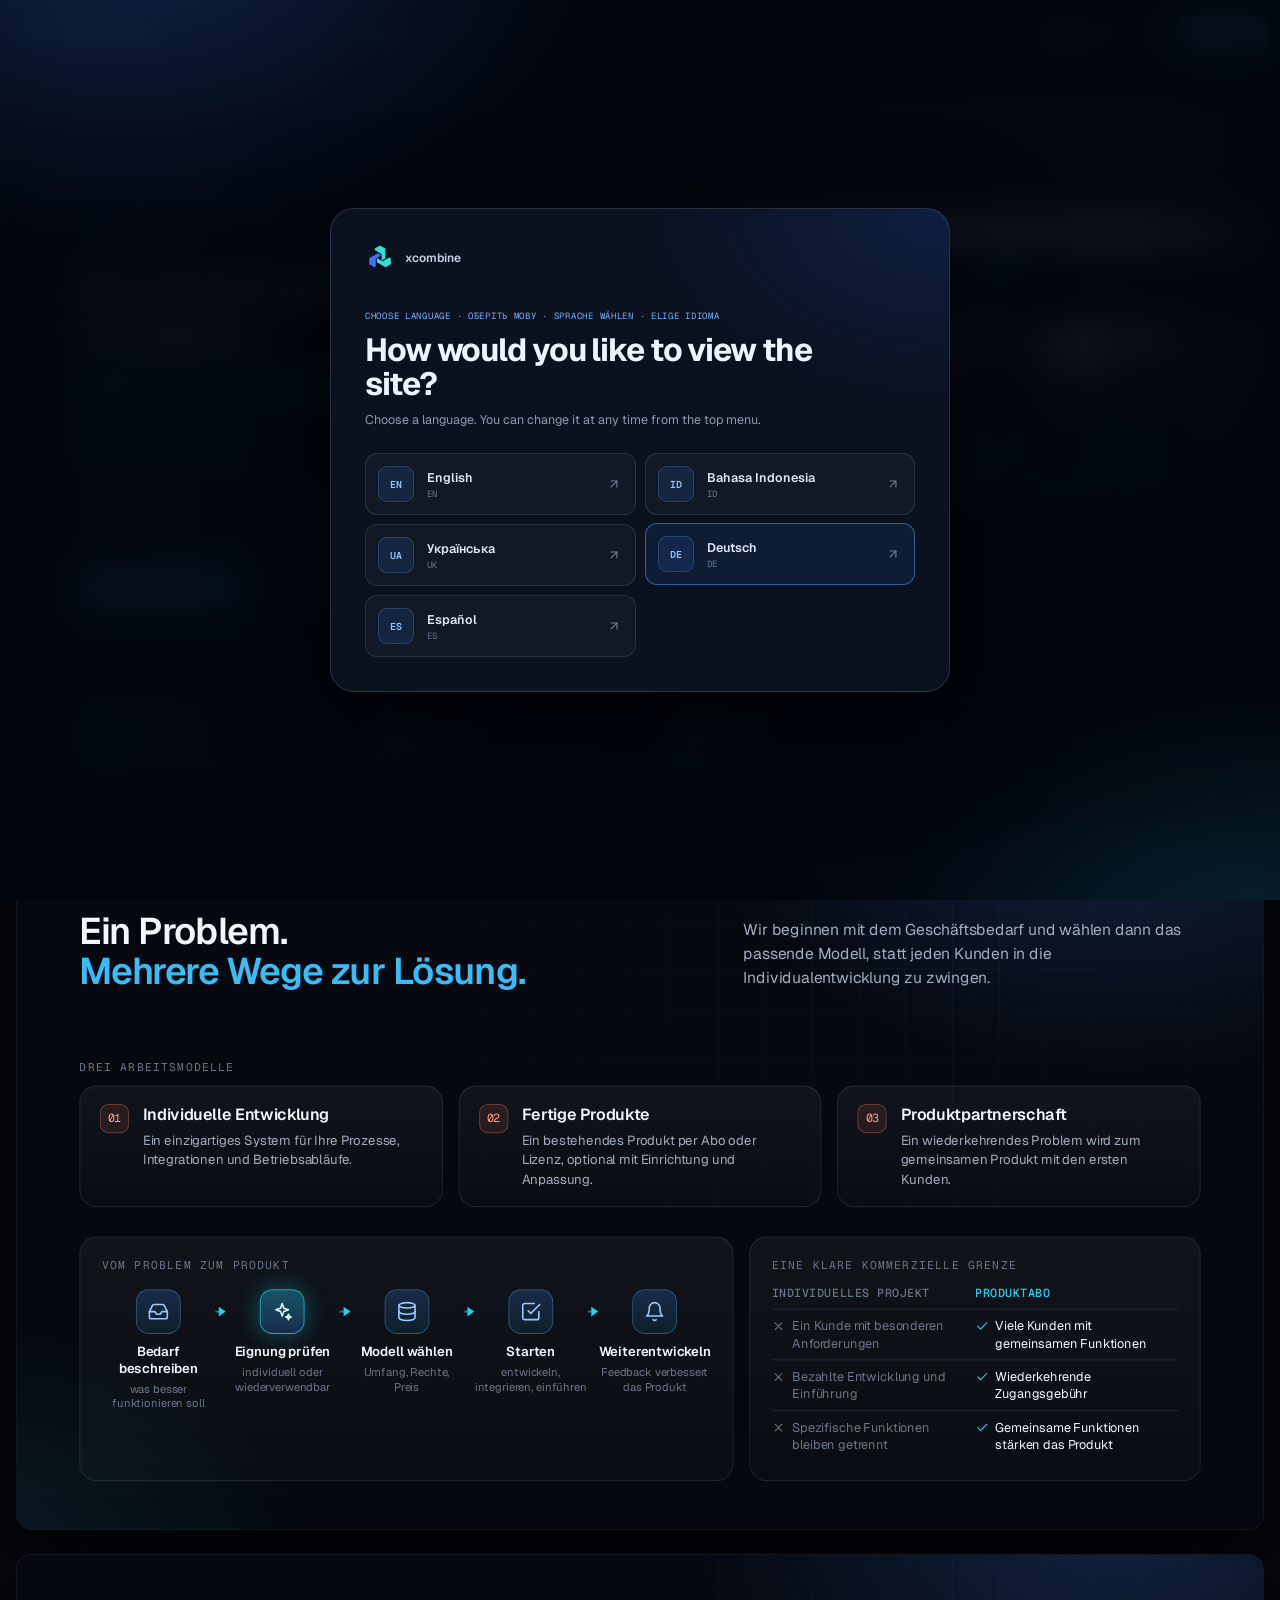
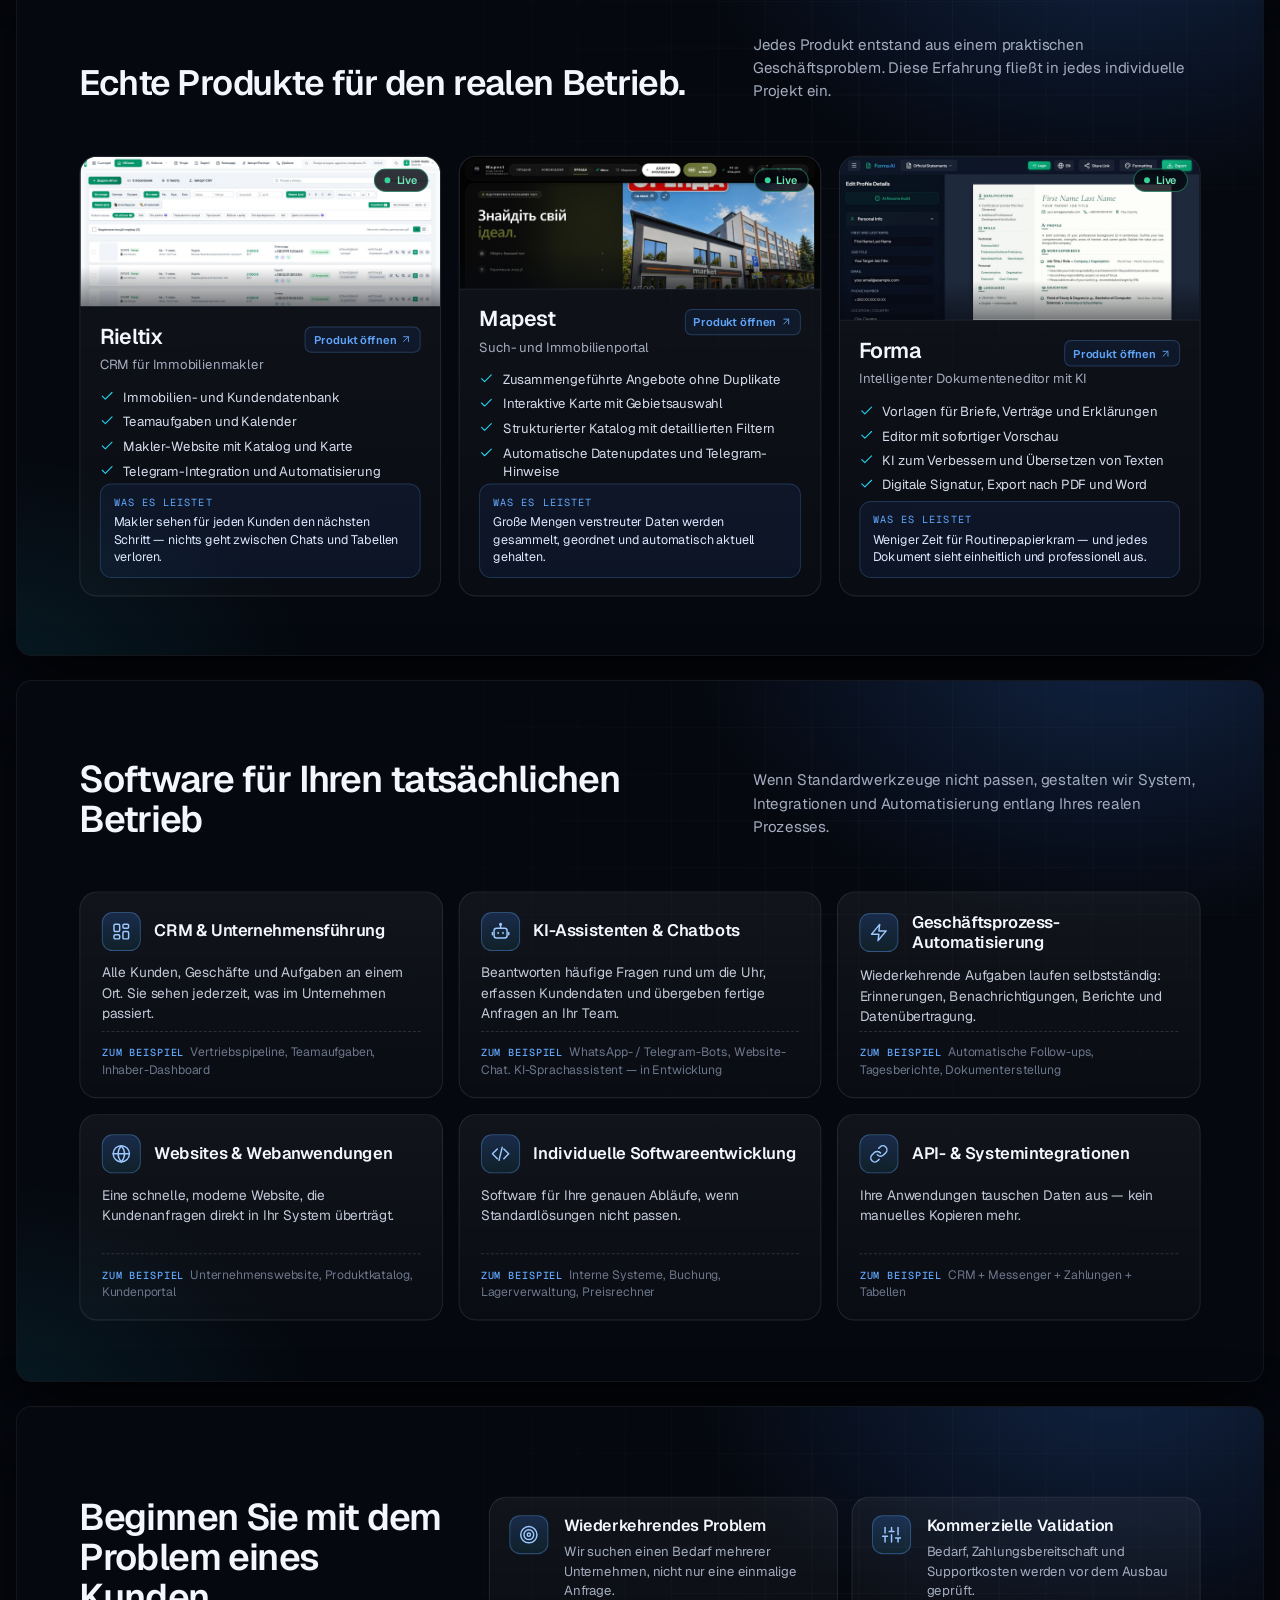
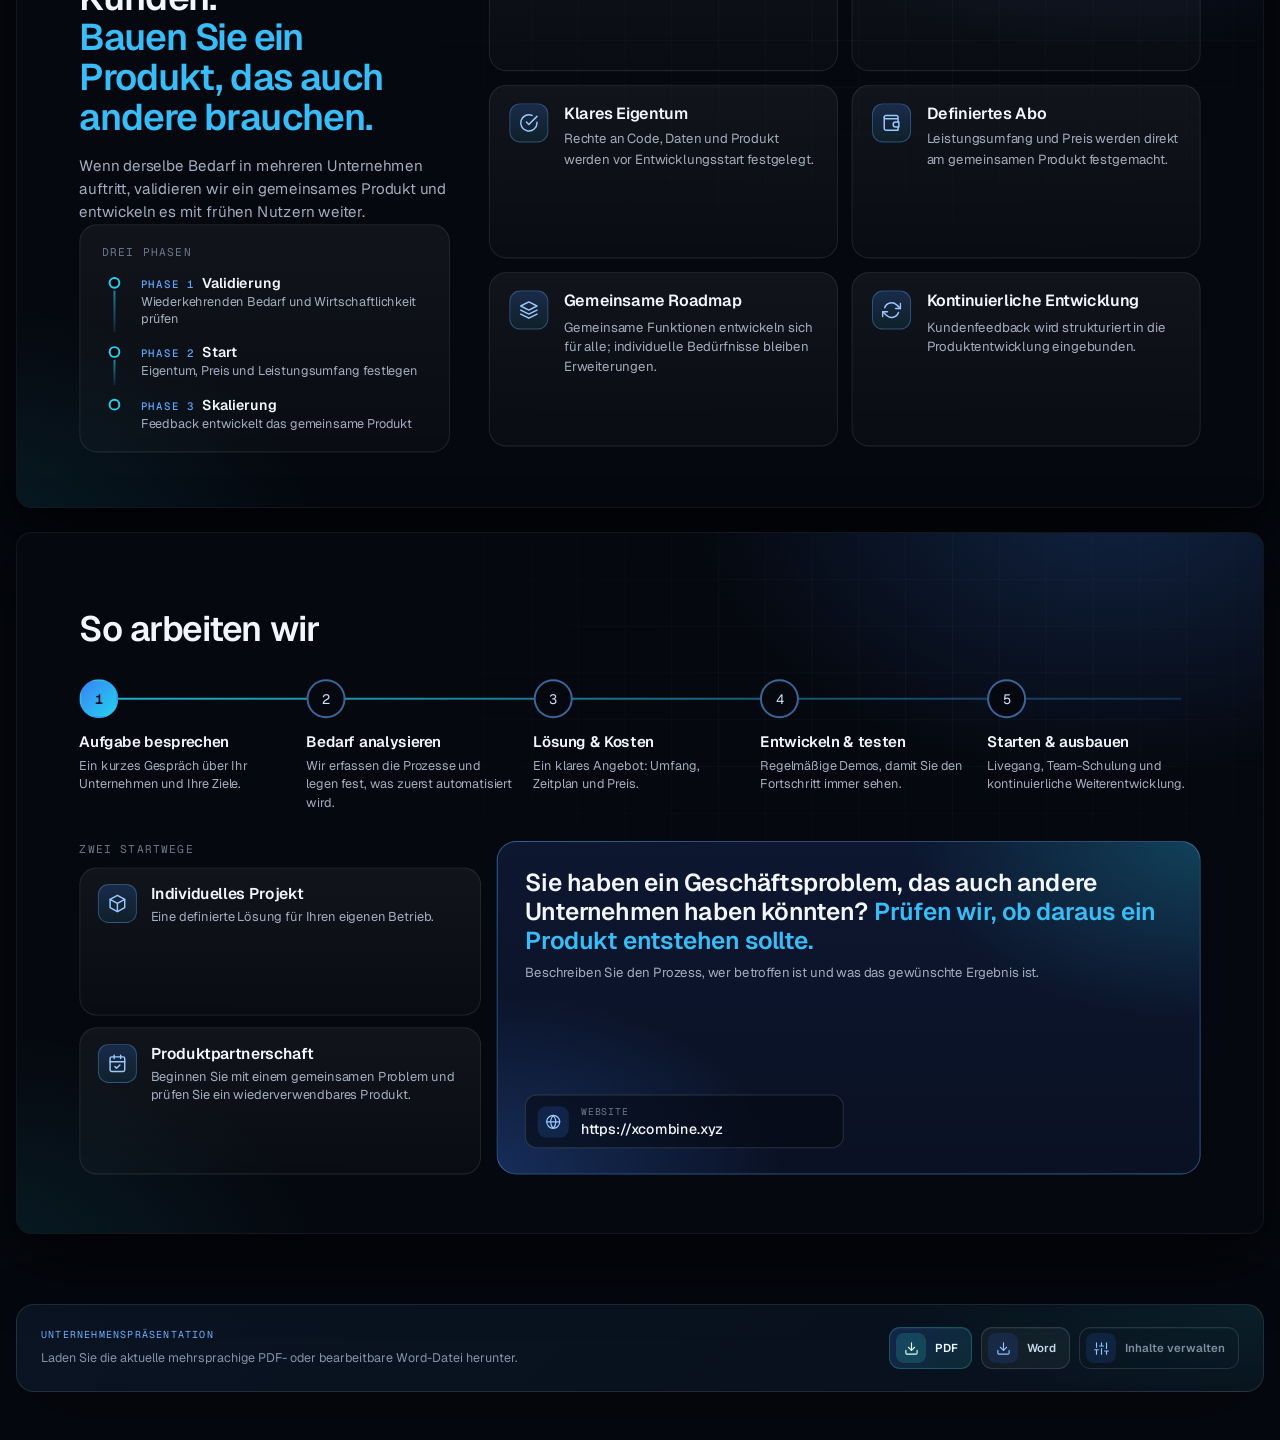
==== commit e3bcd50d: "Polish multilingual layout and export controls" ====
--- a/site/de.html
+++ b/site/de.html
@@ -147,14 +147,20 @@
 </main>
 
 <footer class="web-footer">
-  <div>
+  <div class="footer-copy">
     <span class="footer-kicker">Unternehmenspräsentation</span>
     <p>Laden Sie die aktuelle mehrsprachige PDF- oder bearbeitbare Word-Datei herunter.</p>
   </div>
-  <div class="footer-actions">
-    <button type="button" id="download-pdf" title="Откроется диалог печати. Выберите «Сохранить как PDF»."><svg class="" viewBox="0 0 24 24" fill="none" stroke="currentColor" stroke-width="1.8" stroke-linecap="round" stroke-linejoin="round"><path d="M21 15v4a2 2 0 0 1-2 2H5a2 2 0 0 1-2-2v-4"/><polyline points="7 10 12 15 17 10"/><line x1="12" y1="15" x2="12" y2="3"/></svg><span>PDF</span></button>
-    <button type="button" id="download-word"><svg class="" viewBox="0 0 24 24" fill="none" stroke="currentColor" stroke-width="1.8" stroke-linecap="round" stroke-linejoin="round"><path d="M21 15v4a2 2 0 0 1-2 2H5a2 2 0 0 1-2-2v-4"/><polyline points="7 10 12 15 17 10"/><line x1="12" y1="15" x2="12" y2="3"/></svg><span>Word</span></button>
-    <button type="button" id="edit-profile"><svg class="" viewBox="0 0 24 24" fill="none" stroke="currentColor" stroke-width="1.8" stroke-linecap="round" stroke-linejoin="round"><path d="M4 21v-7M4 10V3M12 21v-9M12 8V3M20 21v-5M20 12V3M1 14h6M9 8h6M17 16h6"/></svg><span>Inhalte verwalten</span></button>
+  <div class="footer-actions" role="group" aria-label="Unternehmenspräsentation">
+    <button class="footer-action footer-action-primary" type="button" id="download-pdf" aria-label="PDF herunterladen">
+      <span class="footer-action-icon"><svg class="" viewBox="0 0 24 24" fill="none" stroke="currentColor" stroke-width="1.8" stroke-linecap="round" stroke-linejoin="round"><path d="M21 15v4a2 2 0 0 1-2 2H5a2 2 0 0 1-2-2v-4"/><polyline points="7 10 12 15 17 10"/><line x1="12" y1="15" x2="12" y2="3"/></svg></span><span>PDF</span>
+    </button>
+    <button class="footer-action" type="button" id="download-word" aria-label="Word">
+      <span class="footer-action-icon"><svg class="" viewBox="0 0 24 24" fill="none" stroke="currentColor" stroke-width="1.8" stroke-linecap="round" stroke-linejoin="round"><path d="M21 15v4a2 2 0 0 1-2 2H5a2 2 0 0 1-2-2v-4"/><polyline points="7 10 12 15 17 10"/><line x1="12" y1="15" x2="12" y2="3"/></svg></span><span>Word</span>
+    </button>
+    <button class="footer-action footer-action-manage" type="button" id="edit-profile">
+      <span class="footer-action-icon"><svg class="" viewBox="0 0 24 24" fill="none" stroke="currentColor" stroke-width="1.8" stroke-linecap="round" stroke-linejoin="round"><path d="M4 21v-7M4 10V3M12 21v-9M12 8V3M20 21v-5M20 12V3M1 14h6M9 8h6M17 16h6"/></svg></span><span>Inhalte verwalten</span>
+    </button>
   </div>
 </footer>
 
--- a/site/assets/style.css
+++ b/site/assets/style.css
@@ -150,7 +150,7 @@
 .phone img { display: block; width: 100%; border-radius: 28px; }
 
 /* ================= PAGE 1 — COVER ================= */
-.cover .left { position: absolute; left: var(--pad-x); top: 112px; width: 630px; z-index: 4; }
+.cover .left { position: absolute; left: var(--pad-x); top: 112px; width: 590px; z-index: 4; }
 .chip {
   display: inline-flex; align-items: center; gap: 10px;
   padding: 7px 14px 7px 10px; border-radius: 999px;
@@ -159,7 +159,7 @@
 }
 .chip .dot { width: 7px; height: 7px; border-radius: 50%; background: var(--cyan); box-shadow: 0 0 10px rgba(34, 211, 238, 0.9); }
 .cover .h1 { margin-top: 18px; font-size: 60px; }
-.cover .h1.long { font-size: 54px; }
+.cover .h1.long { max-width: 590px; font-size: 50px; }
 .cover .sub {
   margin-top: 18px; font-family: "Geist Mono", monospace; font-size: 13px; letter-spacing: 0.055em;
   color: #cfe2ff; text-transform: uppercase;
--- a/site/assets/web.css
+++ b/site/assets/web.css
@@ -10,12 +10,13 @@
 }
 
 .web-bar {
-  width: min(1420px, calc(100% - 36px));
+  width: min(1560px, calc(100% - 24px));
   min-height: 68px;
   margin: 0 auto;
   display: flex;
   align-items: center;
-  gap: 22px;
+  gap: 16px;
+  flex-wrap: nowrap;
   color: #d6e0ee;
 }
 
@@ -28,7 +29,7 @@
 
 .web-brand .brand-lockup {
   display: block;
-  width: 122px;
+  width: 152px;
   height: auto;
 }
 
@@ -36,10 +37,19 @@
   display: flex;
   align-items: center;
   gap: 2px;
+  flex: 1 1 auto;
+  min-width: 0;
+  overflow-x: auto;
+  scrollbar-width: none;
+}
+
+.site-nav::-webkit-scrollbar {
+  display: none;
 }
 
 .site-nav a {
-  padding: 8px 10px;
+  flex: 0 0 auto;
+  padding: 8px;
   border-radius: 8px;
   color: #8d9aae;
   font-size: 11.5px;
@@ -57,6 +67,7 @@
   display: flex;
   align-items: center;
   gap: 9px;
+  flex: none;
 }
 
 .nav-contact {
@@ -102,23 +113,34 @@
 }
 
 .web-footer {
-  width: min(1280px, calc(100% - 32px));
+  width: min(1420px, calc(100% - 32px));
   margin: 26px auto 48px;
   display: flex;
   align-items: center;
   justify-content: space-between;
   gap: 28px;
-  padding: 26px 28px;
+  padding: 22px 24px;
   border: 1px solid rgba(255, 255, 255, 0.1);
-  border-radius: 16px;
-  background: #09111e;
+  border-radius: 18px;
+  background:
+    radial-gradient(520px 150px at 100% 0%, rgba(49, 223, 213, 0.08), transparent 72%),
+    linear-gradient(135deg, #0a1422, #07101b);
+  box-shadow: 0 24px 70px rgba(0, 0, 0, 0.28);
   color: #e8eff9;
 }
 
+.footer-copy {
+  display: grid;
+  gap: 7px;
+  min-width: 0;
+}
+
 .web-footer p {
-  margin: 6px 0 0;
+  max-width: 680px;
+  margin: 0;
   color: #8492a6;
   font-size: 12.5px;
+  line-height: 1.55;
 }
 
 .footer-kicker {
@@ -132,36 +154,66 @@
 .footer-actions {
   display: flex;
   align-items: center;
-  gap: 8px;
+  justify-content: flex-end;
+  gap: 9px;
   flex: none;
 }
 
-.footer-actions button {
-  min-height: 38px;
+.footer-action {
+  min-height: 42px;
   display: inline-flex;
   align-items: center;
-  gap: 7px;
-  padding: 7px 12px;
+  gap: 9px;
+  flex: 0 0 auto;
+  padding: 5px 13px 5px 6px;
   border: 1px solid rgba(255, 255, 255, 0.12);
-  border-radius: 9px;
+  border-radius: 11px;
   color: #c8d5e6;
-  background: rgba(255, 255, 255, 0.035);
+  background: rgba(255, 255, 255, 0.045);
+  box-shadow: inset 0 1px rgba(255, 255, 255, 0.035);
   cursor: pointer;
-  font: 550 11.5px "Geist", "Segoe UI", sans-serif;
-}
-
-.footer-actions button:hover {
+  font: 600 11.5px/1 "Geist", "Segoe UI", sans-serif;
+  white-space: nowrap;
+  transition: border-color 0.16s ease, background 0.16s ease, color 0.16s ease;
+}
+
+.footer-action:hover {
+  border-color: rgba(255, 255, 255, 0.22);
   color: #fff;
-  background: rgba(255, 255, 255, 0.07);
-}
-
-.footer-actions svg {
+  background: rgba(255, 255, 255, 0.075);
+}
+
+.footer-action-icon {
+  width: 30px;
+  height: 30px;
+  display: grid;
+  place-items: center;
+  flex: 0 0 30px;
+  border-radius: 8px;
+  color: #8fc4ff;
+  background: rgba(59, 115, 241, 0.14);
+}
+
+.footer-action-icon svg {
   width: 15px;
   height: 15px;
-}
-
-.footer-actions #edit-profile {
+  flex: none;
+}
+
+.footer-action-primary {
+  color: #eaf5ff;
+  border-color: rgba(49, 223, 213, 0.25);
+  background: linear-gradient(135deg, rgba(59, 115, 241, 0.22), rgba(49, 223, 213, 0.12));
+}
+
+.footer-action-primary .footer-action-icon {
+  color: #dffefa;
+  background: rgba(49, 223, 213, 0.17);
+}
+
+.footer-action-manage {
   color: #7f8da1;
+  background: transparent;
 }
 
 .prod .name a.product-action {
@@ -174,6 +226,11 @@
   font-weight: 600;
 }
 
+.page[id],
+#contact {
+  scroll-margin-top: 88px;
+}
+
 @media screen and (max-width: 1320px) {
   body {
     overflow-x: hidden;
@@ -190,7 +247,26 @@
   }
 }
 
-@media screen and (max-width: 1050px) {
+@media screen and (max-width: 1180px) {
+  .web-bar {
+    gap: 10px;
+  }
+
+  .web-brand .brand-lockup {
+    width: 138px;
+  }
+
+  .site-nav a {
+    padding: 7px 6px;
+    font-size: 10.75px;
+  }
+
+  .web-bar select {
+    min-width: 108px;
+  }
+}
+
+@media screen and (max-width: 980px) {
   .web-bar {
     width: calc(100% - 24px);
     min-height: 92px;
@@ -221,6 +297,11 @@
   .deck-container {
     padding-top: 118px;
   }
+
+  .page[id],
+  #contact {
+    scroll-margin-top: 124px;
+  }
 }
 
 @media screen and (max-width: 650px) {
@@ -229,7 +310,7 @@
   }
 
   .web-brand .brand-lockup {
-    width: 104px;
+    width: 126px;
   }
 
   .web-tools {
@@ -244,10 +325,13 @@
   .web-footer {
     align-items: flex-start;
     flex-direction: column;
+    padding: 20px;
+    gap: 18px;
   }
 
   .footer-actions {
     width: 100%;
+    justify-content: flex-start;
     flex-wrap: wrap;
   }
 }
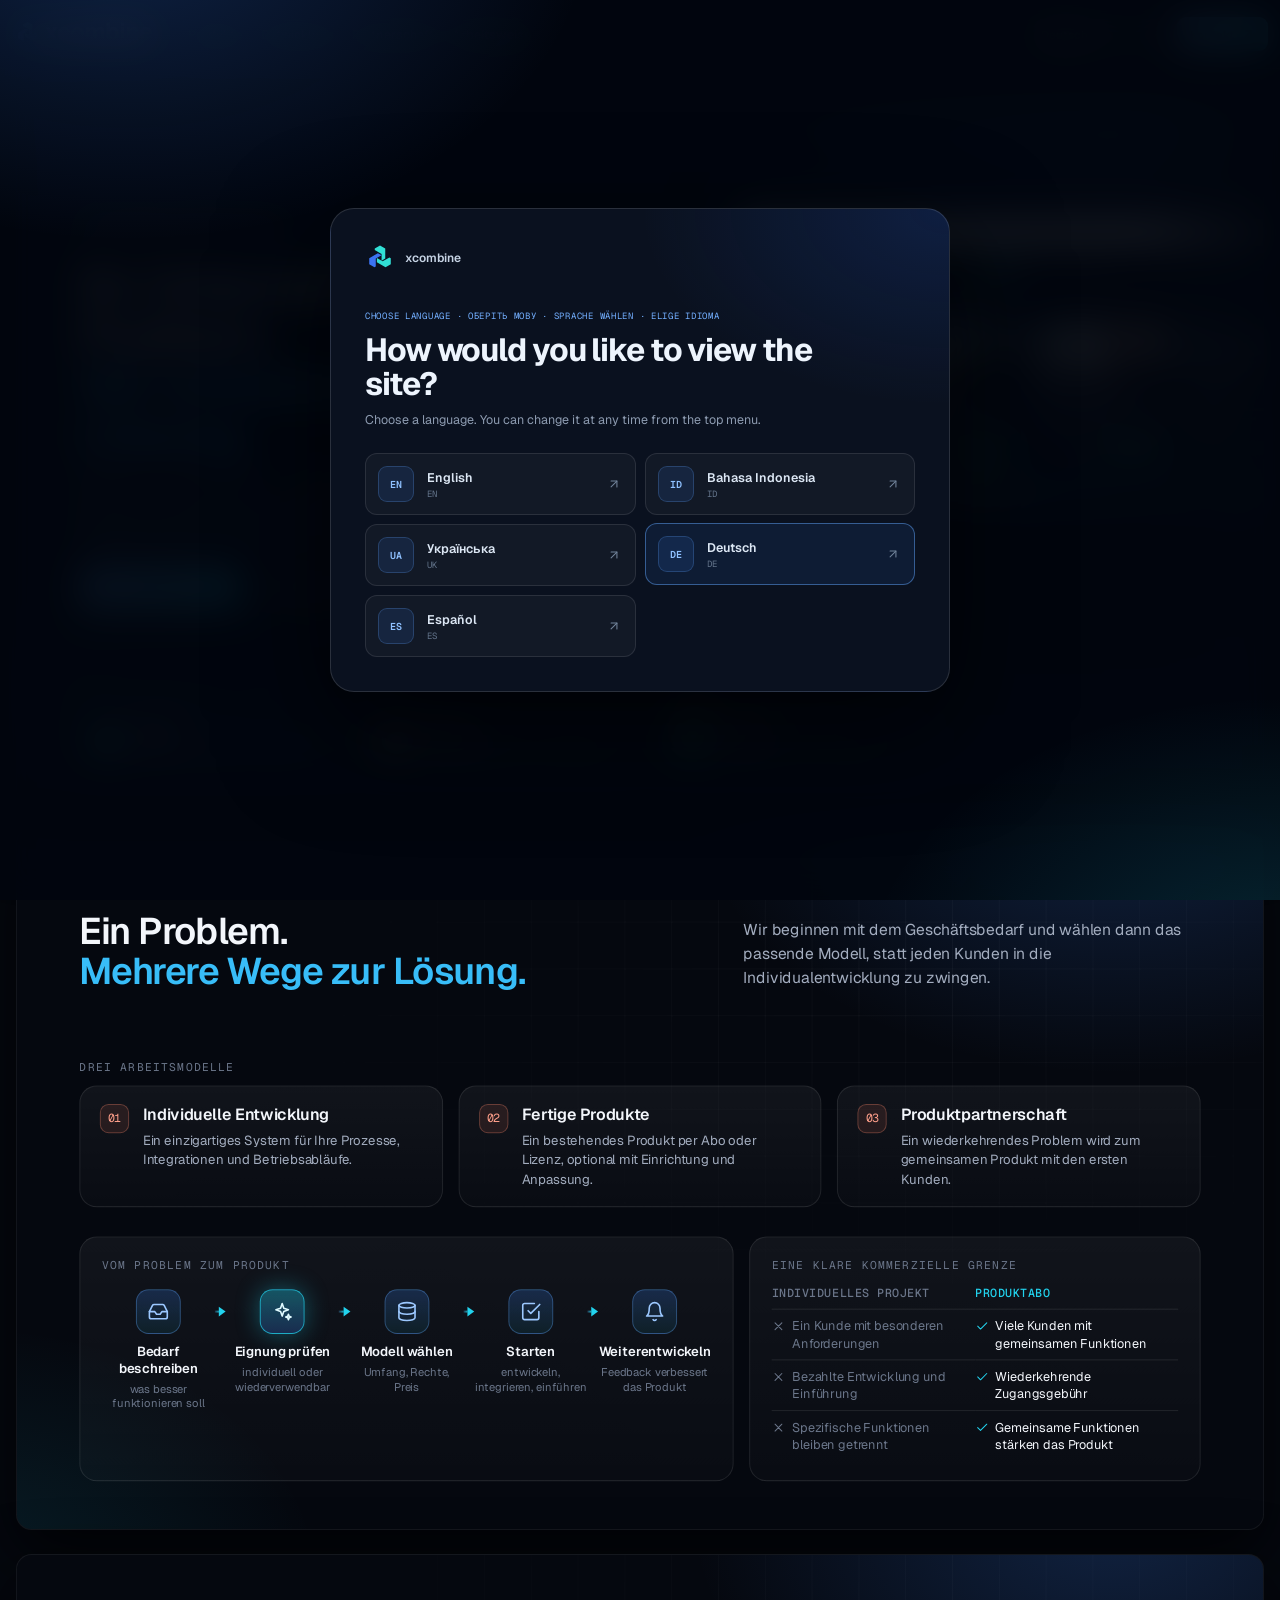
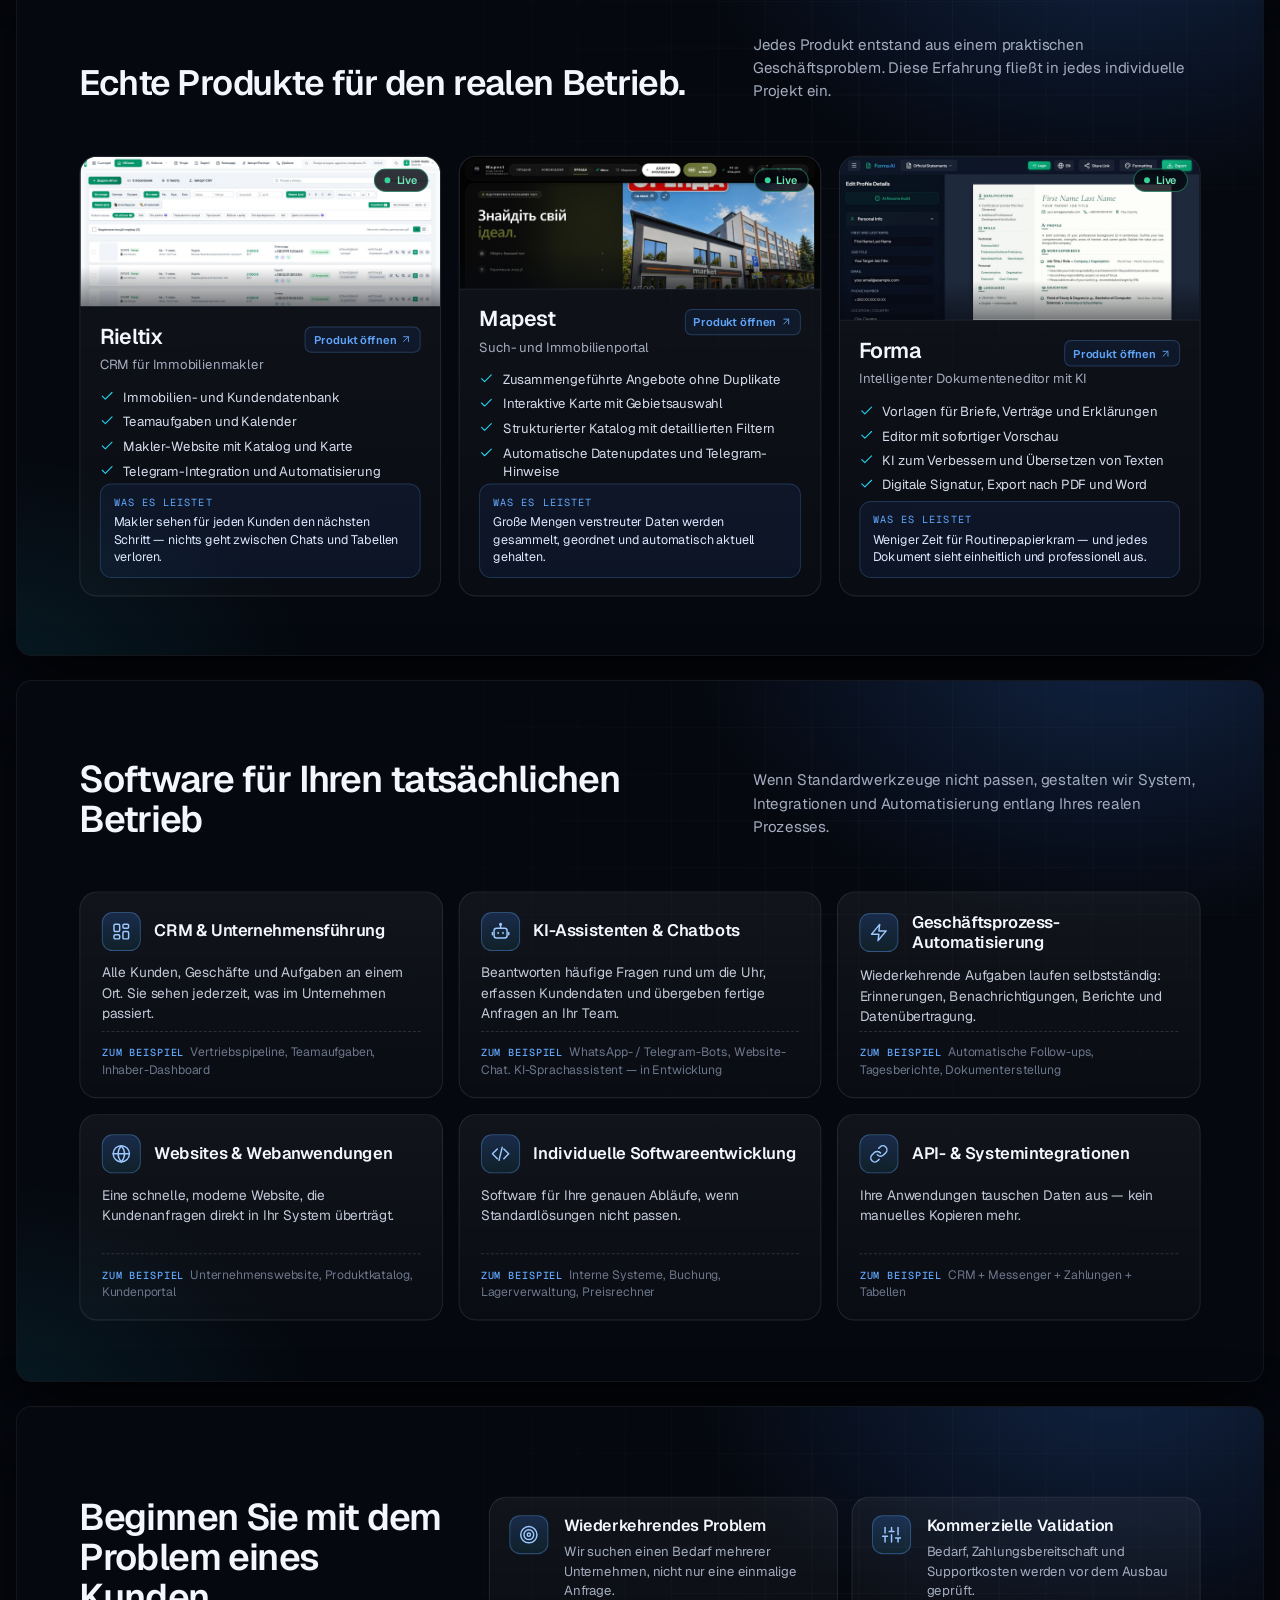
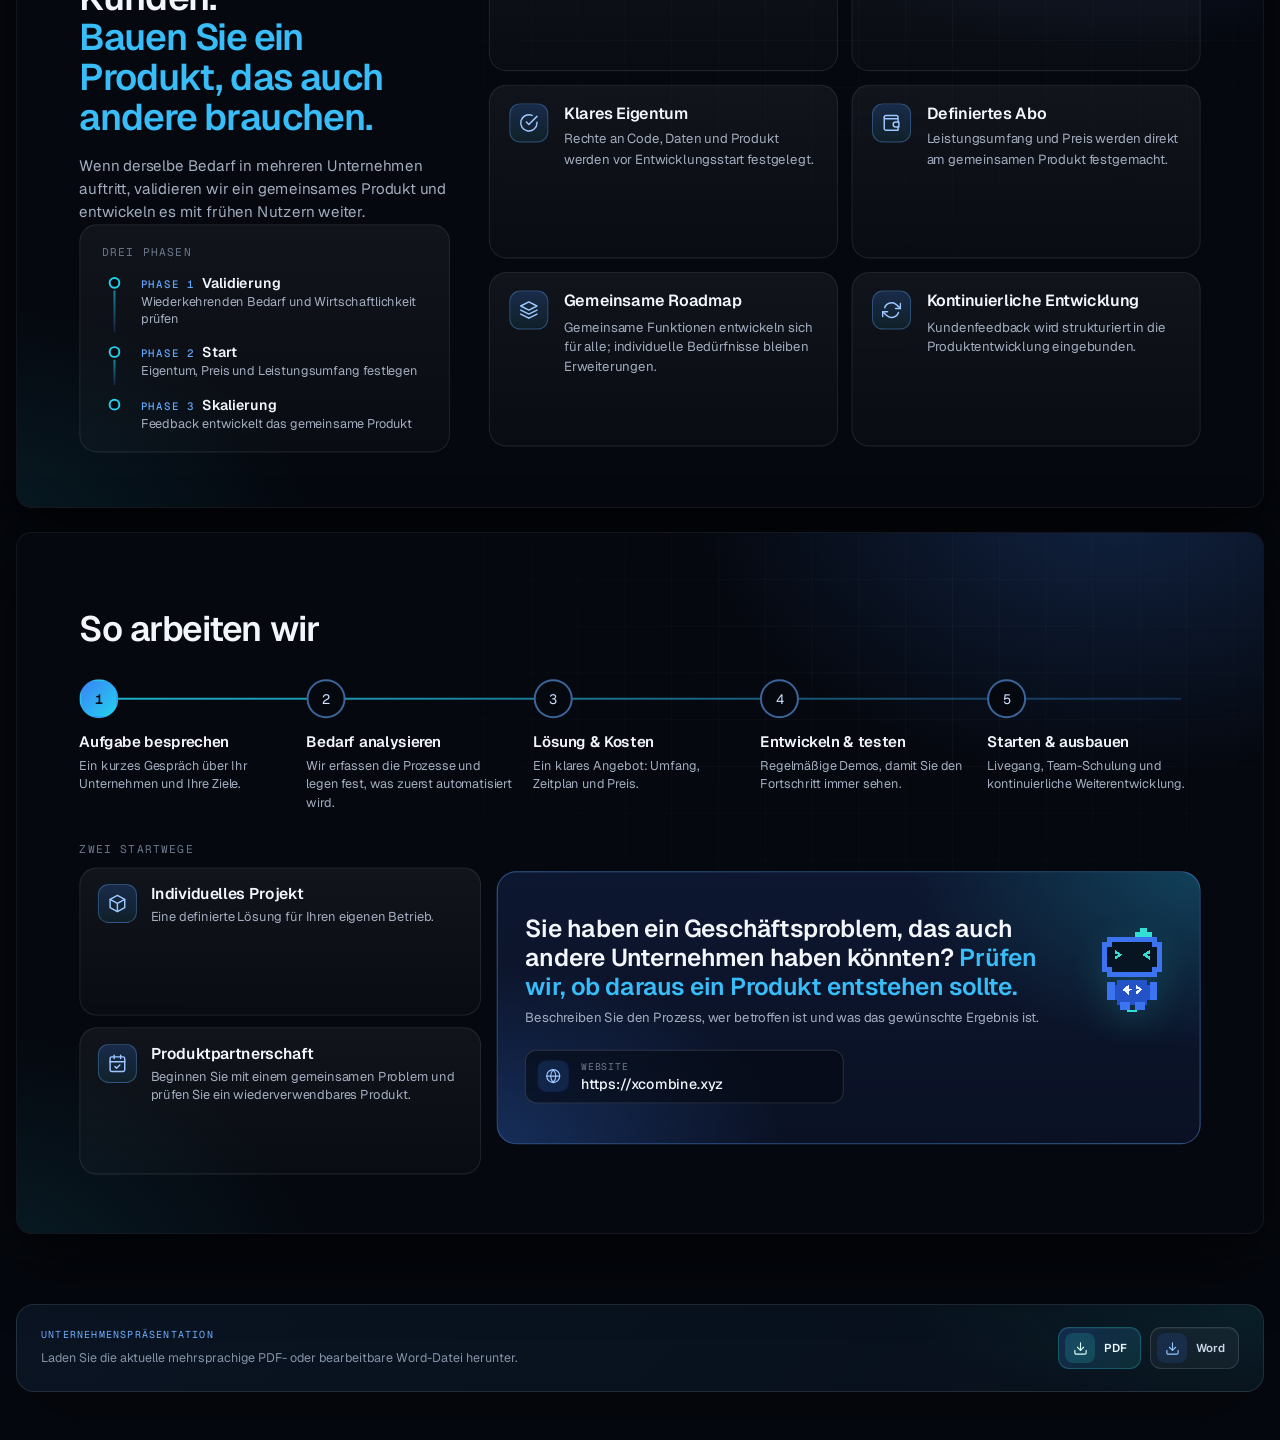
==== commit 97e2fea2: "Improve public exports and mobile layout" ====
--- a/site/de.html
+++ b/site/de.html
@@ -138,8 +138,13 @@
   <div class="bottom">
     <div class="models"><div class="label">Zwei Startwege</div><div class="card model"><div class="icon"><svg class="" viewBox="0 0 24 24" fill="none" stroke="currentColor" stroke-width="1.8" stroke-linecap="round" stroke-linejoin="round"><path d="M12 2l9 5v10l-9 5-9-5V7z"/><path d="M12 22V12M21 7l-9 5-9-5"/></svg></div><div><div class="h3">Individuelles Projekt</div><p class="body">Eine definierte Lösung für Ihren eigenen Betrieb.</p></div></div><div class="card model"><div class="icon"><svg class="" viewBox="0 0 24 24" fill="none" stroke="currentColor" stroke-width="1.8" stroke-linecap="round" stroke-linejoin="round"><rect x="3" y="4" width="18" height="18" rx="2"/><path d="M16 2v4M8 2v4M3 10h18"/><path d="m9 16 2 2 4-4"/></svg></div><div><div class="h3">Produktpartnerschaft</div><p class="body">Beginnen Sie mit einem gemeinsamen Problem und prüfen Sie ein wiederverwendbares Produkt.</p></div></div></div>
     <div class="cta" id="contact">
-      <div class="q">Sie haben ein Geschäftsproblem, das auch andere Unternehmen haben könnten? <span class="grad">Prüfen wir, ob daraus ein Produkt entstehen sollte.</span></div>
-      <p class="note">Beschreiben Sie den Prozess, wer betroffen ist und was das gewünschte Ergebnis ist.</p>
+      <div class="cta-main">
+        <div class="cta-copy">
+          <div class="q">Sie haben ein Geschäftsproblem, das auch andere Unternehmen haben könnten? <span class="grad">Prüfen wir, ob daraus ein Produkt entstehen sollte.</span></div>
+          <p class="note">Beschreiben Sie den Prozess, wer betroffen ist und was das gewünschte Ergebnis ist.</p>
+        </div>
+        <img class="contact-companion" src="assets/brand/xcombine-companion.svg" alt="">
+      </div>
       <div class="contacts"><a class="contact" href="https://xcombine.xyz"><div class="ci"><svg class="" viewBox="0 0 24 24" fill="none" stroke="currentColor" stroke-width="1.8" stroke-linecap="round" stroke-linejoin="round"><circle cx="12" cy="12" r="10"/><path d="M2 12h20"/><path d="M12 2a15.3 15.3 0 0 1 4 10 15.3 15.3 0 0 1-4 10 15.3 15.3 0 0 1-4-10 15.3 15.3 0 0 1 4-10z"/></svg></div><div><small>Website</small><b>https://xcombine.xyz</b></div></a></div>
     </div>
   </div>
@@ -152,14 +157,11 @@
     <p>Laden Sie die aktuelle mehrsprachige PDF- oder bearbeitbare Word-Datei herunter.</p>
   </div>
   <div class="footer-actions" role="group" aria-label="Unternehmenspräsentation">
-    <button class="footer-action footer-action-primary" type="button" id="download-pdf" aria-label="PDF herunterladen">
+    <a class="footer-action footer-action-primary" id="download-pdf" href="Company_Profile_DE.pdf" download="Company_Profile_DE.pdf" aria-label="PDF herunterladen">
       <span class="footer-action-icon"><svg class="" viewBox="0 0 24 24" fill="none" stroke="currentColor" stroke-width="1.8" stroke-linecap="round" stroke-linejoin="round"><path d="M21 15v4a2 2 0 0 1-2 2H5a2 2 0 0 1-2-2v-4"/><polyline points="7 10 12 15 17 10"/><line x1="12" y1="15" x2="12" y2="3"/></svg></span><span>PDF</span>
-    </button>
+    </a>
     <button class="footer-action" type="button" id="download-word" aria-label="Word">
       <span class="footer-action-icon"><svg class="" viewBox="0 0 24 24" fill="none" stroke="currentColor" stroke-width="1.8" stroke-linecap="round" stroke-linejoin="round"><path d="M21 15v4a2 2 0 0 1-2 2H5a2 2 0 0 1-2-2v-4"/><polyline points="7 10 12 15 17 10"/><line x1="12" y1="15" x2="12" y2="3"/></svg></span><span>Word</span>
-    </button>
-    <button class="footer-action footer-action-manage" type="button" id="edit-profile">
-      <span class="footer-action-icon"><svg class="" viewBox="0 0 24 24" fill="none" stroke="currentColor" stroke-width="1.8" stroke-linecap="round" stroke-linejoin="round"><path d="M4 21v-7M4 10V3M12 21v-9M12 8V3M20 21v-5M20 12V3M1 14h6M9 8h6M17 16h6"/></svg></span><span>Inhalte verwalten</span>
     </button>
   </div>
 </footer>
@@ -182,14 +184,8 @@
   function rescale() {
     const w = window.innerWidth;
     const pages = document.querySelectorAll('.deck-container .page');
-    if (w < 1320 && w >= 768) {
+    if (w >= 900 && w < 1320) {
       const scale = (w - 32) / 1280;
-      pages.forEach(p => {
-        p.style.transform = `scale(${scale})`;
-        p.style.marginBottom = `${-(720 * (1 - scale))}px`;
-      });
-    } else if (w < 768) {
-      const scale = (w - 24) / 1280;
       pages.forEach(p => {
         p.style.transform = `scale(${scale})`;
         p.style.marginBottom = `${-(720 * (1 - scale))}px`;
--- a/site/assets/style.css
+++ b/site/assets/style.css
@@ -340,23 +340,31 @@
 .step:first-child .num { background: linear-gradient(135deg, #3b82f6, #22d3ee); border-color: transparent; color: #04101f; font-weight: 600; }
 .step b { display: block; margin-top: 14px; font-size: 15.5px; font-weight: 600; letter-spacing: -0.01em; }
 .step p { margin-top: 5px; font-size: 13px; line-height: 1.45; color: var(--muted); padding-right: 6px; }
-.p6 .bottom { position: absolute; left: var(--pad-x); right: var(--pad-x); top: 316px; bottom: 60px; display: grid; grid-template-columns: 1fr 1.75fr; gap: 16px; }
-.p6 .models { display: flex; flex-direction: column; gap: 12px; }
+.p6 .bottom { position: absolute; left: var(--pad-x); right: var(--pad-x); top: 316px; bottom: 60px; display: grid; grid-template-columns: 1fr 1.75fr; gap: 16px; align-items: center; }
+.p6 .models { display: flex; flex-direction: column; gap: 12px; align-self: stretch; }
 .model { padding: 16px 18px; display: flex; gap: 14px; flex: 1; align-items: flex-start; }
 .model .h3 { font-size: 16px; }
 .model .body { font-size: 13.2px; margin-top: 4px; }
 .cta {
-  position: relative; padding: 26px 28px; border-radius: 20px; overflow: hidden;
+  position: relative; align-self: center; min-height: 280px; padding: 24px 28px; border-radius: 20px; overflow: hidden;
   background:
     radial-gradient(420px 260px at 100% 0%, rgba(34, 211, 238, 0.22), transparent 70%),
     radial-gradient(420px 260px at 0% 100%, rgba(59, 130, 246, 0.25), transparent 70%),
     linear-gradient(180deg, #0d1730, #0a1124);
   border: 1px solid rgba(96, 165, 250, 0.4);
-  display: flex; flex-direction: column;
+  display: flex; flex-direction: column; justify-content: center;
+}
+.cta-main {
+  display: grid; grid-template-columns: minmax(0, 1fr) 88px; gap: 18px; align-items: center;
+}
+.cta-copy { min-width: 0; }
+.contact-companion {
+  width: 82px; height: 92px; justify-self: end; object-fit: contain;
+  filter: drop-shadow(0 12px 18px rgba(49, 223, 213, 0.16));
 }
 .cta .q { font-size: 25px; line-height: 1.2; font-weight: 600; letter-spacing: -0.02em; }
 .cta .note { margin-top: 8px; font-size: 13.5px; color: var(--muted); }
-.contacts { margin-top: auto; display: grid; grid-template-columns: 1fr 1fr; gap: 10px; }
+.contacts { margin-top: 24px; display: grid; grid-template-columns: 1fr 1fr; gap: 10px; }
 .contact {
   display: flex; align-items: center; gap: 12px; padding: 10px 12px; border-radius: 12px;
   background: rgba(5, 8, 15, 0.55); border: 1px solid var(--line-2);
--- a/site/assets/web.css
+++ b/site/assets/web.css
@@ -52,8 +52,9 @@
   padding: 8px;
   border-radius: 8px;
   color: #8d9aae;
-  font-size: 11.5px;
-  font-weight: 500;
+  font-size: 12.5px;
+  font-weight: 550;
+  letter-spacing: 0.005em;
   white-space: nowrap;
 }
 
@@ -211,11 +212,6 @@
   background: rgba(49, 223, 213, 0.17);
 }
 
-.footer-action-manage {
-  color: #7f8da1;
-  background: transparent;
-}
-
 .prod .name a.product-action {
   padding: 5px 8px;
   border: 1px solid rgba(96, 165, 250, 0.25);
@@ -258,7 +254,7 @@
 
   .site-nav a {
     padding: 7px 6px;
-    font-size: 10.75px;
+    font-size: 11.5px;
   }
 
   .web-bar select {
@@ -333,6 +329,375 @@
     width: 100%;
     justify-content: flex-start;
     flex-wrap: wrap;
+  }
+}
+
+@media screen and (max-width: 899px) {
+  :root {
+    --pad-x: 20px;
+  }
+
+  .deck-container {
+    gap: 16px;
+    padding: 110px 12px 28px;
+  }
+
+  .deck-container .page {
+    width: 100%;
+    max-width: 720px;
+    height: auto;
+    min-height: 0;
+    margin: 0 !important;
+    overflow: hidden;
+    border-radius: 20px;
+    transform: none !important;
+  }
+
+  .h1,
+  .cover .h1.long {
+    max-width: none;
+    font-size: clamp(36px, 10vw, 46px);
+    line-height: 1.04;
+  }
+
+  .h2,
+  .p2 .h2,
+  .p3 .h2,
+  .p4 .h2,
+  .p5 .h2,
+  .p6 .h2 {
+    font-size: clamp(29px, 8vw, 36px);
+  }
+
+  .lead,
+  .p2 .lead,
+  .p3 .lead,
+  .p4 .lead,
+  .p5 .lead {
+    font-size: 15px;
+    line-height: 1.55;
+  }
+
+  .cover {
+    padding: 28px 20px 24px;
+  }
+
+  .cover .left {
+    position: static;
+    width: auto;
+  }
+
+  .cover .h1 {
+    margin-top: 16px;
+  }
+
+  .cover .sub {
+    margin-top: 14px;
+    font-size: 11.5px;
+    line-height: 1.55;
+  }
+
+  .cover .lead {
+    max-width: none;
+    margin-top: 12px;
+    font-size: 15px;
+  }
+
+  .cover-actions {
+    align-items: stretch;
+    flex-wrap: wrap;
+  }
+
+  .cover-button {
+    flex: 1 1 160px;
+  }
+
+  .cover-trust {
+    align-items: flex-start;
+    font-size: 9.5px;
+    line-height: 1.45;
+  }
+
+  .cover .collage {
+    position: relative;
+    left: auto;
+    top: auto;
+    width: 100%;
+    height: 235px;
+    margin-top: 30px;
+  }
+
+  .cover .collage .f1 {
+    left: 9%;
+    width: 91%;
+  }
+
+  .cover .collage .ph {
+    left: 0;
+    top: 74px;
+    width: 27%;
+  }
+
+  .cover .fade-r,
+  .cover .fade-b {
+    display: none;
+  }
+
+  .cover .products {
+    position: static;
+    margin-top: 30px;
+  }
+
+  .cover .products .row {
+    display: grid;
+    grid-template-columns: 1fr;
+    gap: 8px;
+  }
+
+  .pill {
+    width: 100%;
+    min-width: 0;
+  }
+
+  .pill > span:nth-child(2) {
+    min-width: 0;
+  }
+
+  .pill small {
+    overflow: hidden;
+    text-overflow: ellipsis;
+    white-space: nowrap;
+  }
+
+  .p2,
+  .p3,
+  .p4,
+  .p5,
+  .p6 {
+    padding: 28px 20px 30px;
+  }
+
+  .p2 .head,
+  .p3 .head,
+  .p4 .head,
+  .p2 .problems,
+  .p2 .bottom,
+  .p3 .cards,
+  .p4 .grid,
+  .p5 .leftcol,
+  .p5 .grid,
+  .p6 .title,
+  .p6 .steps,
+  .p6 .bottom {
+    position: static;
+    left: auto;
+    right: auto;
+    top: auto;
+    bottom: auto;
+    width: auto;
+    height: auto;
+  }
+
+  .p2 .head,
+  .p3 .head,
+  .p4 .head {
+    display: grid;
+    grid-template-columns: 1fr;
+    gap: 14px;
+  }
+
+  .p2 .problems {
+    margin-top: 28px;
+  }
+
+  .p2 .problems .grid,
+  .p2 .bottom,
+  .p3 .cards,
+  .p4 .grid,
+  .p5 .grid,
+  .p6 .bottom {
+    grid-template-columns: 1fr !important;
+    gap: 14px;
+    margin-top: 14px;
+  }
+
+  .p2 .prob {
+    padding: 16px;
+  }
+
+  .flowcard,
+  .cmpcard {
+    padding: 18px;
+  }
+
+  .flow {
+    display: grid;
+    gap: 10px;
+    margin-top: 16px;
+  }
+
+  .flow .node {
+    width: auto;
+    display: grid;
+    grid-template-columns: 42px minmax(0, 1fr);
+    column-gap: 12px;
+    align-items: center;
+    text-align: left;
+  }
+
+  .flow .node .icon {
+    grid-row: 1 / 3;
+    width: 42px;
+    height: 42px;
+    margin: 0;
+  }
+
+  .flow .node b {
+    margin: 0;
+  }
+
+  .flow .node small {
+    grid-column: 2;
+    margin-top: -6px;
+  }
+
+  .flow .arrow {
+    display: none;
+  }
+
+  .cmp {
+    table-layout: fixed;
+  }
+
+  .cmp td {
+    padding: 9px 8px 9px 0;
+    font-size: 12.5px;
+  }
+
+  .p3 .cards {
+    margin-top: 24px;
+  }
+
+  .p3 .prod .shot {
+    height: auto;
+    aspect-ratio: 16 / 9;
+  }
+
+  .prod .name {
+    gap: 12px;
+  }
+
+  .prod .info {
+    padding: 16px;
+  }
+
+  .p4 .grid {
+    margin-top: 24px;
+  }
+
+  .svc {
+    padding: 18px;
+  }
+
+  .p5 .leftcol {
+    display: block;
+  }
+
+  .p5 .phases {
+    margin-top: 22px;
+  }
+
+  .p5 .grid {
+    margin-top: 16px;
+  }
+
+  .ben {
+    padding: 16px;
+  }
+
+  .p6 .steps {
+    display: grid;
+    grid-template-columns: 1fr;
+    gap: 14px;
+    margin-top: 24px;
+  }
+
+  .p6 .steps::before {
+    display: none;
+  }
+
+  .p6 .step {
+    display: grid;
+    grid-template-columns: 38px minmax(0, 1fr);
+    column-gap: 12px;
+    align-items: center;
+  }
+
+  .p6 .step .num {
+    grid-row: 1 / 3;
+    width: 38px;
+    height: 38px;
+  }
+
+  .p6 .step b {
+    margin: 0;
+  }
+
+  .p6 .step p {
+    margin-top: -5px;
+    padding: 0;
+  }
+
+  .p6 .bottom {
+    margin-top: 26px;
+  }
+
+  .p6 .models {
+    align-self: auto;
+  }
+
+  .model {
+    flex: none;
+    padding: 16px;
+  }
+
+  .cta {
+    align-self: auto;
+    min-height: 0;
+    padding: 22px 18px;
+  }
+
+  .cta-main {
+    grid-template-columns: minmax(0, 1fr) 62px;
+    gap: 12px;
+    align-items: start;
+  }
+
+  .contact-companion {
+    width: 58px;
+    height: 65px;
+  }
+
+  .cta .q {
+    font-size: 21px;
+  }
+
+  .cta .note {
+    font-size: 12.5px;
+    line-height: 1.5;
+  }
+
+  .contacts {
+    grid-template-columns: 1fr;
+    margin-top: 20px;
+  }
+
+  .contact {
+    min-width: 0;
+  }
+
+  .contact b {
+    overflow-wrap: anywhere;
   }
 }
 
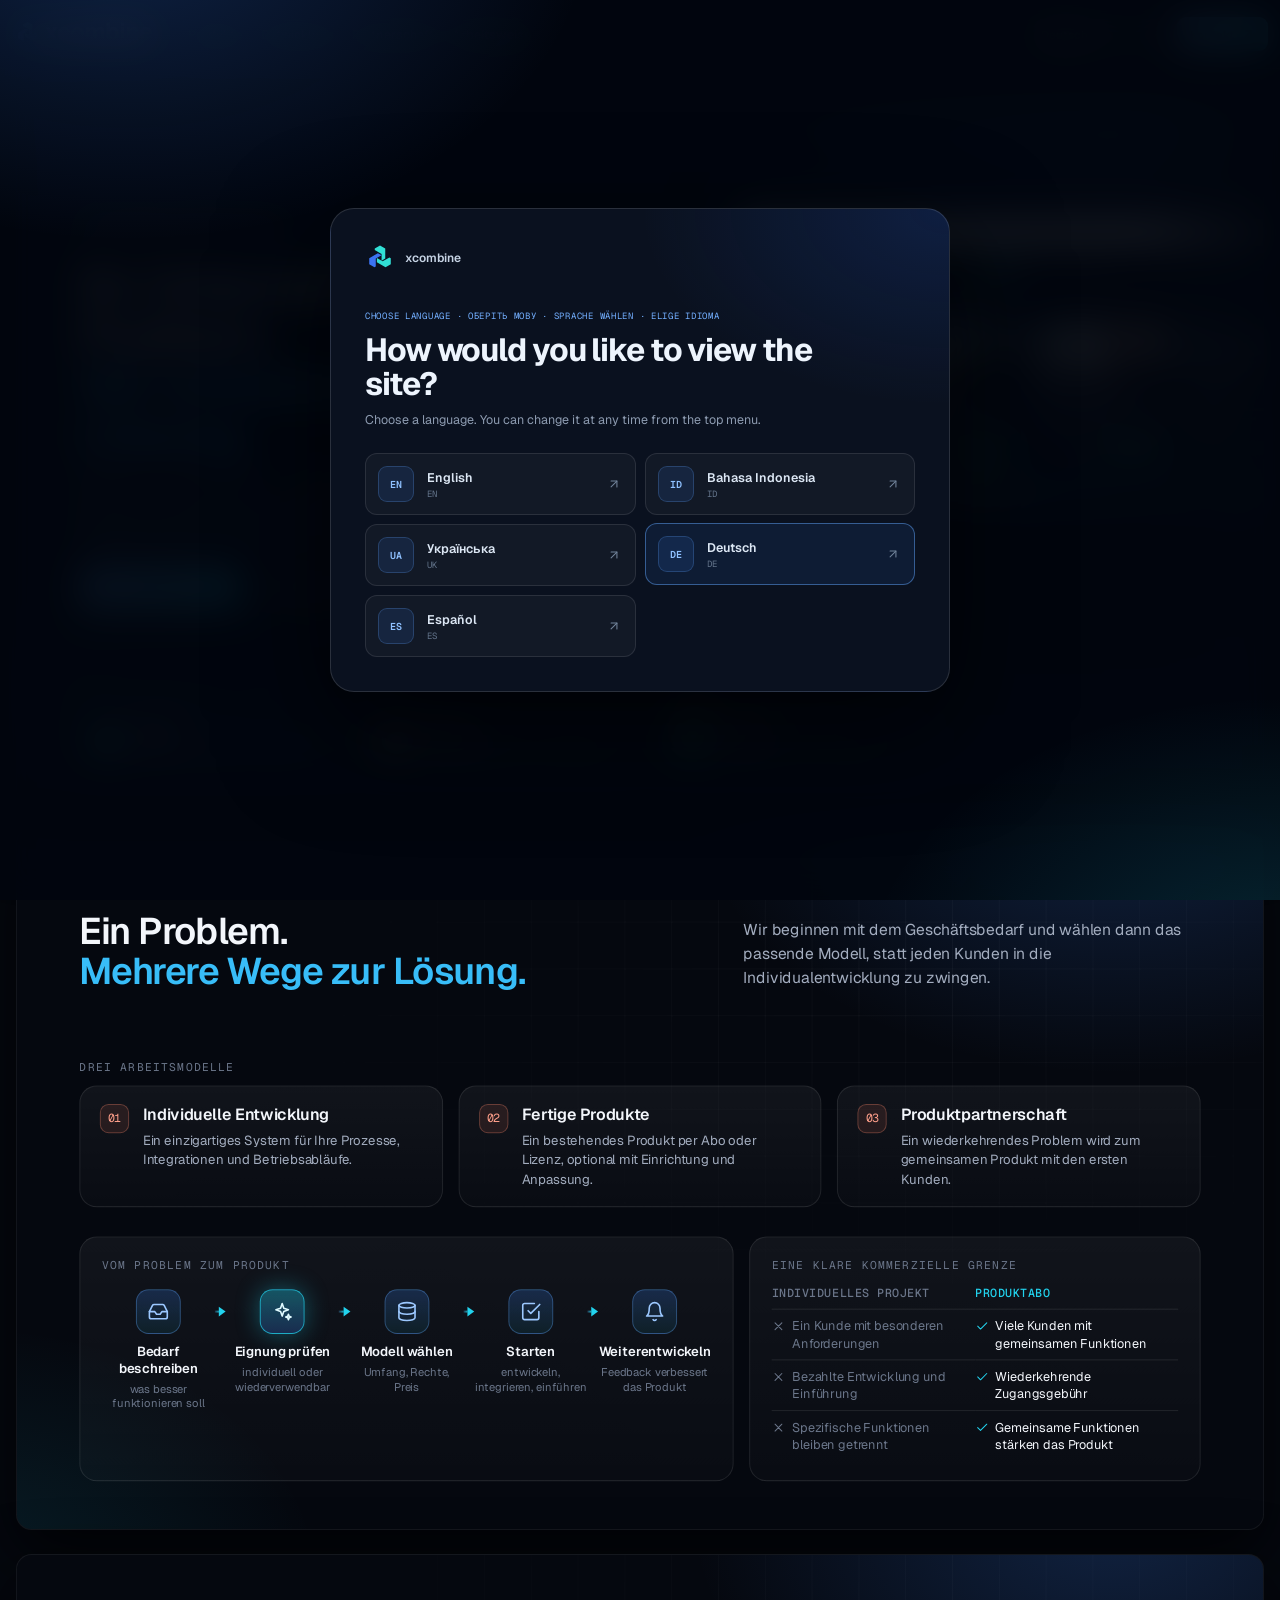
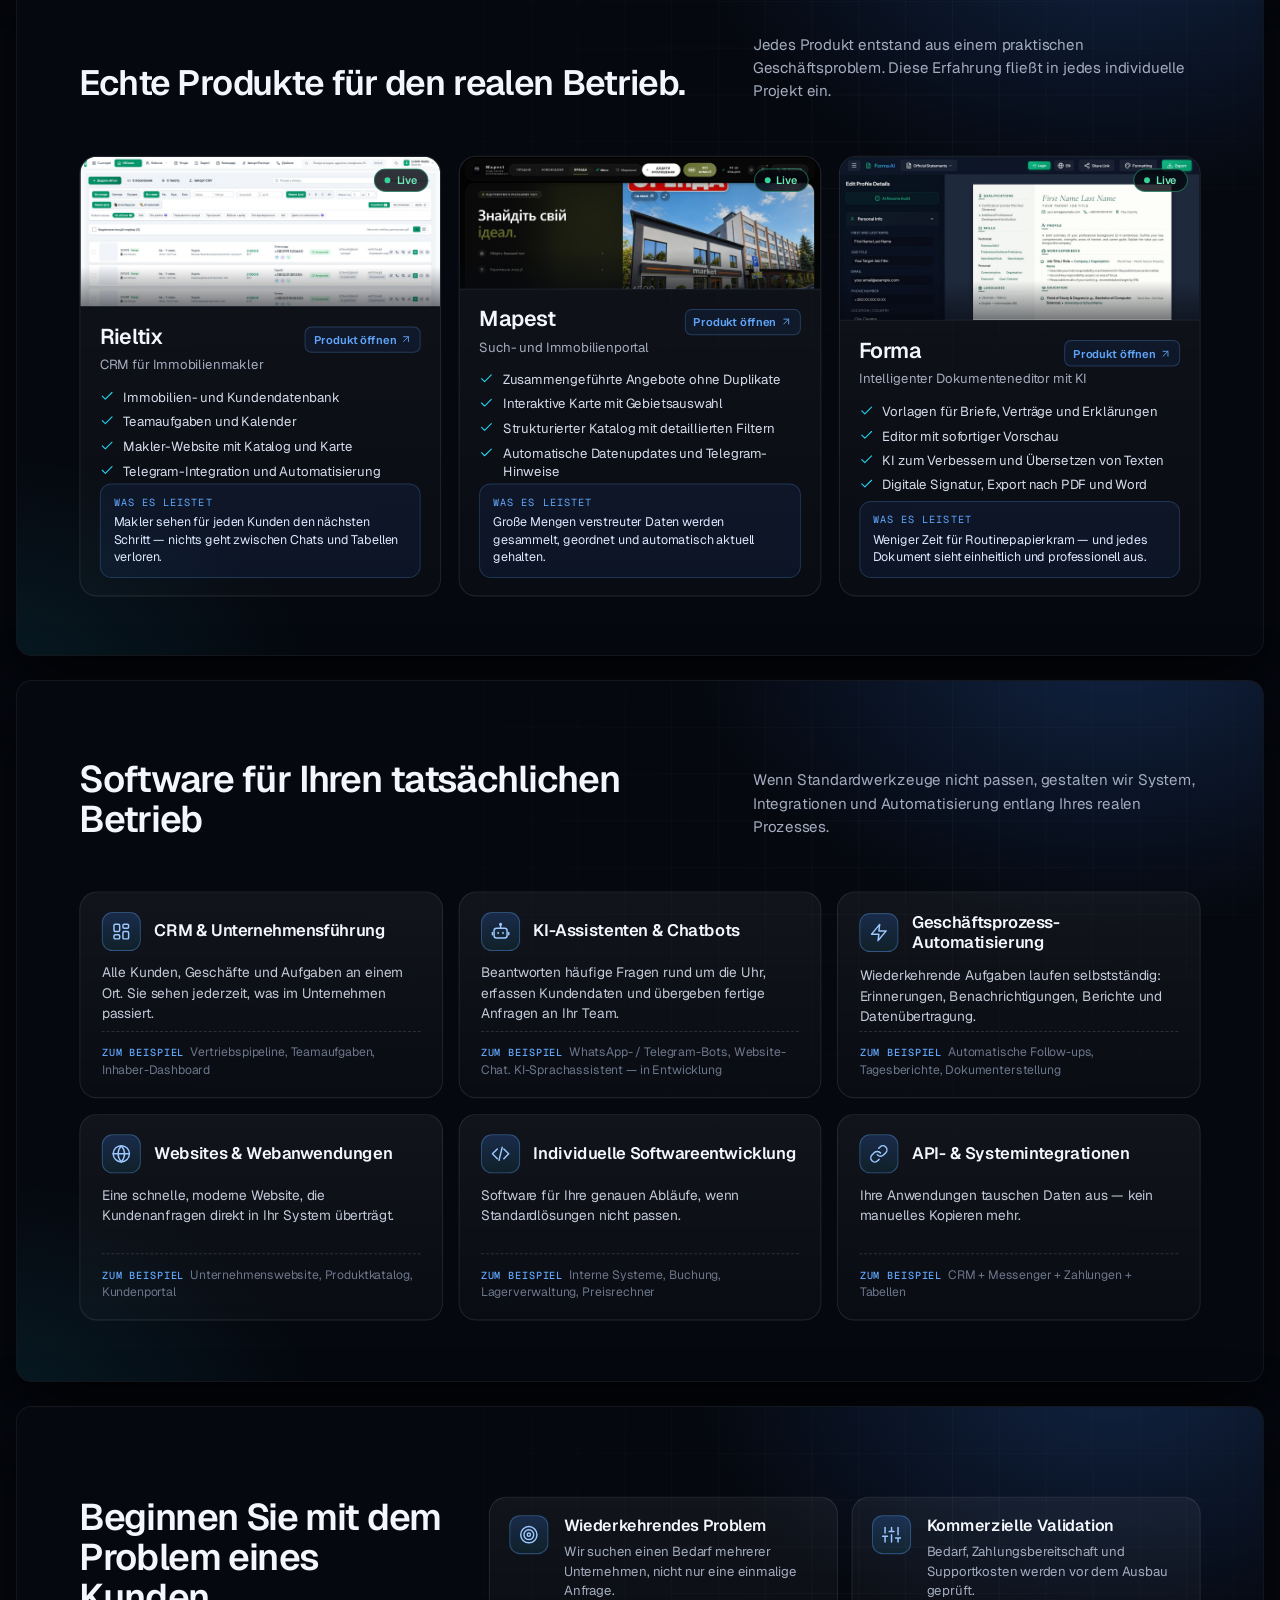
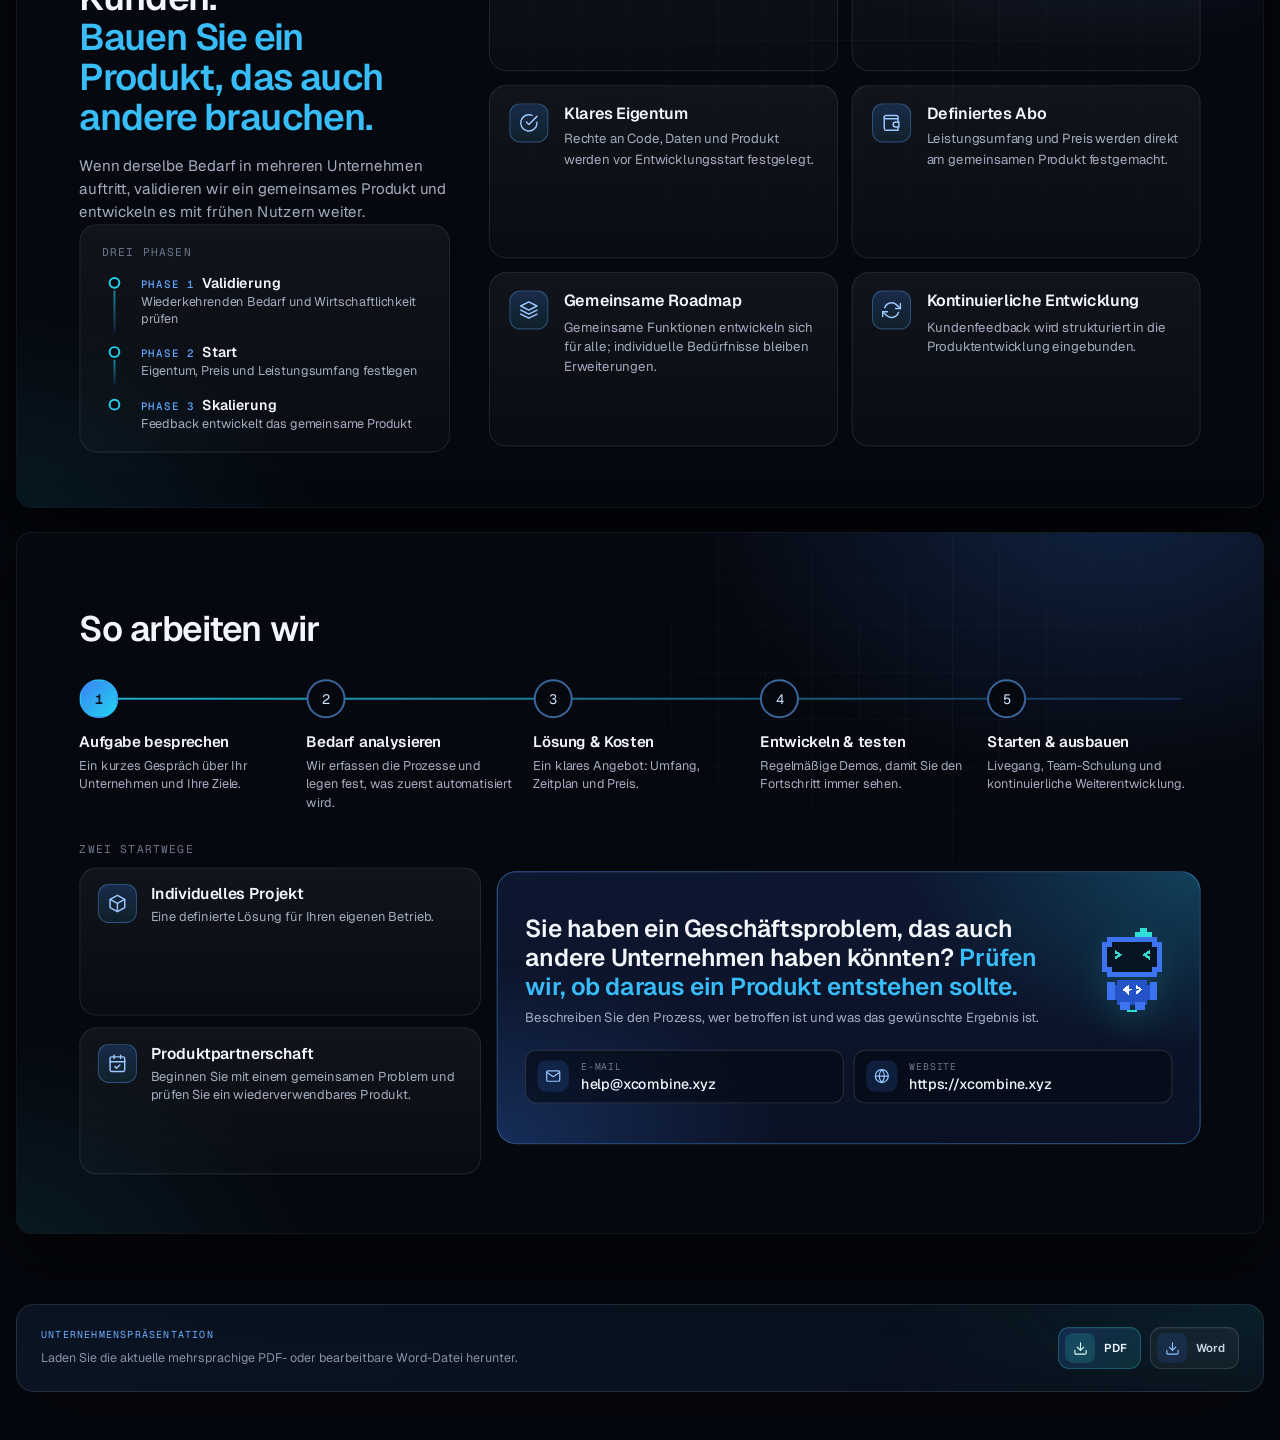
==== commit 8e77a016: "Add AI crawler discovery files" ====
--- a/site/de.html
+++ b/site/de.html
@@ -5,6 +5,9 @@
 <meta name="theme-color" content="#05080f">
 <meta name="description" content="Nutzen Sie fertige Software, bestellen Sie eine individuelle Lösung oder gestalten Sie ein neues Produkt für die Anforderungen Ihrer Branche.">
 <meta name="robots" content="index,follow,max-image-preview:large,max-snippet:-1,max-video-preview:-1">
+<meta name="googlebot" content="index,follow,max-image-preview:large,max-snippet:-1">
+<meta name="bingbot" content="index,follow,max-image-preview:large,max-snippet:-1">
+
 <link rel="canonical" href="https://xcombine.xyz/de.html">
 <link rel="icon" href="assets/favicon.svg" type="image/svg+xml">
 <link rel="icon" href="assets/favicon.ico" sizes="any">
@@ -16,12 +19,18 @@
 <meta property="og:description" content="Nutzen Sie fertige Software, bestellen Sie eine individuelle Lösung oder gestalten Sie ein neues Produkt für die Anforderungen Ihrer Branche.">
 <meta property="og:url" content="https://xcombine.xyz/de.html">
 <meta property="og:image" content="https://xcombine.xyz/assets/brand/xcombine-preview.png">
+<meta property="og:image:type" content="image/png">
+<meta property="og:image:width" content="1200">
+<meta property="og:image:height" content="720">
+<meta property="og:image:alt" content="xcombine — Software-produktstudio">
 <meta property="og:locale" content="de_DE">
 <meta name="twitter:card" content="summary_large_image">
 <meta name="twitter:title" content="xcombine — Software-produktstudio">
 <meta name="twitter:description" content="Nutzen Sie fertige Software, bestellen Sie eine individuelle Lösung oder gestalten Sie ein neues Produkt für die Anforderungen Ihrer Branche.">
 <meta name="twitter:image" content="https://xcombine.xyz/assets/brand/xcombine-preview.png">
+<meta name="twitter:image:alt" content="xcombine — Software-produktstudio">
 <link rel="alternate" hreflang="en" href="https://xcombine.xyz/"><link rel="alternate" hreflang="id" href="https://xcombine.xyz/id.html"><link rel="alternate" hreflang="uk" href="https://xcombine.xyz/uk.html"><link rel="alternate" hreflang="de" href="https://xcombine.xyz/de.html"><link rel="alternate" hreflang="es" href="https://xcombine.xyz/es.html"><link rel="alternate" hreflang="x-default" href="https://xcombine.xyz/">
+<link rel="alternate" type="text/markdown" href="llms.txt" title="AI-readable site summary">
 <link rel="preconnect" href="https://fonts.googleapis.com"><link rel="preconnect" href="https://fonts.gstatic.com" crossorigin>
 <link href="https://fonts.googleapis.com/css2?family=Geist:wght@300..800&family=Geist+Mono:wght@400;500;600&display=swap" rel="stylesheet">
 <link rel="stylesheet" href="assets/style.css">
@@ -145,7 +154,7 @@
         </div>
         <img class="contact-companion" src="assets/brand/xcombine-companion.svg" alt="">
       </div>
-      <div class="contacts"><a class="contact" href="https://xcombine.xyz"><div class="ci"><svg class="" viewBox="0 0 24 24" fill="none" stroke="currentColor" stroke-width="1.8" stroke-linecap="round" stroke-linejoin="round"><circle cx="12" cy="12" r="10"/><path d="M2 12h20"/><path d="M12 2a15.3 15.3 0 0 1 4 10 15.3 15.3 0 0 1-4 10 15.3 15.3 0 0 1-4-10 15.3 15.3 0 0 1 4-10z"/></svg></div><div><small>Website</small><b>https://xcombine.xyz</b></div></a></div>
+      <div class="contacts"><a class="contact" href="mailto:help@xcombine.xyz"><div class="ci"><svg class="" viewBox="0 0 24 24" fill="none" stroke="currentColor" stroke-width="1.8" stroke-linecap="round" stroke-linejoin="round"><rect x="2" y="4" width="20" height="16" rx="2"/><polyline points="22,6 12,13 2,6"/></svg></div><div><small>E-Mail</small><b>help@xcombine.xyz</b></div></a><a class="contact" href="https://xcombine.xyz"><div class="ci"><svg class="" viewBox="0 0 24 24" fill="none" stroke="currentColor" stroke-width="1.8" stroke-linecap="round" stroke-linejoin="round"><circle cx="12" cy="12" r="10"/><path d="M2 12h20"/><path d="M12 2a15.3 15.3 0 0 1 4 10 15.3 15.3 0 0 1-4 10 15.3 15.3 0 0 1-4-10 15.3 15.3 0 0 1 4-10z"/></svg></div><div><small>Website</small><b>https://xcombine.xyz</b></div></a></div>
     </div>
   </div>
 <footer class="foot"><span>Unternehmensprofil · 2026</span><span class="links"><a href="https://rieltix.com/">rieltix.com</a><a href="https://mapest.app/">mapest.app</a><a href="https://forma.ink/">forma.ink</a></span><span class="num">06 / 06</span></footer></section>
@@ -176,8 +185,8 @@
   </div>
 </div>
 
-<script id="profile-config" type="application/json">{"version": 1, "lang": "de", "brand": "xcombine", "logo": "", "descriptor": "Unabhängiges Softwarestudio", "docLabel": "Unternehmensprofil", "year": "2026", "contacts": {"whatsapp": "", "telegram": "", "email": "", "website": "https://xcombine.xyz"}, "products": [{"id": "rieltix", "name": "Rieltix", "url": "https://rieltix.com/", "shot": "rieltix_crm.jpg", "coverSub": "CRM für Immobilien", "status": "Live", "tag": "CRM für Immobilienmakler", "features": ["Immobilien- und Kundendatenbank", "Teamaufgaben und Kalender", "Makler-Website mit Katalog und Karte", "Telegram-Integration und Automatisierung"], "benefit": "Makler sehen für jeden Kunden den nächsten Schritt — nichts geht zwischen Chats und Tabellen verloren.", "actionLabel": "", "badgeColor": "r"}, {"id": "mapest", "name": "Mapest", "url": "https://mapest.app/", "shot": "mapest_platform.jpg", "coverSub": "Immobilienplattform", "status": "Live", "tag": "Such- und Immobilienportal", "features": ["Zusammengeführte Angebote ohne Duplikate", "Interaktive Karte mit Gebietsauswahl", "Strukturierter Katalog mit detaillierten Filtern", "Automatische Datenupdates und Telegram-Hinweise"], "benefit": "Große Mengen verstreuter Daten werden gesammelt, geordnet und automatisch aktuell gehalten.", "actionLabel": "", "badgeColor": "m"}, {"id": "forma", "name": "Forma", "url": "https://forma.ink/", "shot": "forma_doc.jpg", "coverSub": "Dokumente mit KI", "status": "Live", "tag": "Intelligenter Dokumenteneditor mit KI", "features": ["Vorlagen für Briefe, Verträge und Erklärungen", "Editor mit sofortiger Vorschau", "KI zum Verbessern und Übersetzen von Texten", "Digitale Signatur, Export nach PDF und Word"], "benefit": "Weniger Zeit für Routinepapierkram — und jedes Dokument sieht einheitlich und professionell aus.", "actionLabel": "", "badgeColor": "f"}], "text": {"lang": "de", "descriptor": "Unabhängiges Softwarestudio", "brand_submark": "software-produktstudio", "doc_label": "Unternehmensprofil", "year": "2026", "cover_chip": "Software-Produktstudio", "cover_eyebrow": "Software · KI · Automatisierung", "cover_title_a": "Ihr Unternehmen hat ein Problem.", "cover_title_b": "Wir entwickeln die Lösung.", "cover_sub": "Produkte / Engineering / Automatisierung", "cover_lead": "Nutzen Sie fertige Software, bestellen Sie eine individuelle Lösung oder gestalten Sie ein neues Produkt für die Anforderungen Ihrer Branche.", "cover_cta_primary": "Idee besprechen", "cover_cta_secondary": "Produkte entdecken", "cover_trust": "Für den realen Betrieb gebaut. Für Weiterentwicklung konzipiert.", "cover_products_label": "Sofort einsetzbare Produkte", "p2_eyebrow": "01 — Unser Lösungsweg", "p2_title_a": "Ein Problem.", "p2_title_b": "Mehrere Wege zur Lösung.", "p2_lead": "Wir beginnen mit dem Geschäftsbedarf und wählen dann das passende Modell, statt jeden Kunden in die Individualentwicklung zu zwingen.", "p2_problems_label": "Drei Arbeitsmodelle", "p2_problems": [["Individuelle Entwicklung", "Ein einzigartiges System für Ihre Prozesse, Integrationen und Betriebsabläufe."], ["Fertige Produkte", "Ein bestehendes Produkt per Abo oder Lizenz, optional mit Einrichtung und Anpassung."], ["Produktpartnerschaft", "Ein wiederkehrendes Problem wird zum gemeinsamen Produkt mit den ersten Kunden."]], "p2_flow_label": "Vom Problem zum Produkt", "p2_flow": [["Bedarf beschreiben", "was besser funktionieren soll"], ["Eignung prüfen", "individuell oder wiederverwendbar"], ["Modell wählen", "Umfang, Rechte, Preis"], ["Starten", "entwickeln, integrieren, einführen"], ["Weiterentwickeln", "Feedback verbessert das Produkt"]], "p2_cmp_label": "Eine klare kommerzielle Grenze", "p2_cmp_head": ["Individuelles Projekt", "Produktabo"], "p2_cmp": [["Ein Kunde mit besonderen Anforderungen", "Viele Kunden mit gemeinsamen Funktionen"], ["Bezahlte Entwicklung und Einführung", "Wiederkehrende Zugangsgebühr"], ["Spezifische Funktionen bleiben getrennt", "Gemeinsame Funktionen stärken das Produkt"]], "p3_eyebrow": "02 — Unsere Produkte", "p3_title": "Echte Produkte für den realen Betrieb.", "p3_title_continued": "Weitere Produkte für reale Geschäftsanforderungen.", "p3_lead": "Jedes Produkt entstand aus einem praktischen Geschäftsproblem. Diese Erfahrung fließt in jedes individuelle Projekt ein.", "benefit_label": "Was es leistet", "p4_eyebrow": "03 — Individuelle Entwicklung", "p4_title": "Software für Ihren tatsächlichen Betrieb", "p4_lead": "Wenn Standardwerkzeuge nicht passen, gestalten wir System, Integrationen und Automatisierung entlang Ihres realen Prozesses.", "example_label": "Zum Beispiel", "services": [["crm", "CRM & Unternehmensführung", "Alle Kunden, Geschäfte und Aufgaben an einem Ort. Sie sehen jederzeit, was im Unternehmen passiert.", "Vertriebspipeline, Teamaufgaben, Inhaber-Dashboard"], ["bot", "KI-Assistenten & Chatbots", "Beantworten häufige Fragen rund um die Uhr, erfassen Kundendaten und übergeben fertige Anfragen an Ihr Team.", "WhatsApp- / Telegram-Bots, Website-Chat. KI-Sprachassistent — in Entwicklung"], ["zap", "Geschäftsprozess-Automatisierung", "Wiederkehrende Aufgaben laufen selbstständig: Erinnerungen, Benachrichtigungen, Berichte und Datenübertragung.", "Automatische Follow-ups, Tagesberichte, Dokumenterstellung"], ["globe", "Websites & Webanwendungen", "Eine schnelle, moderne Website, die Kundenanfragen direkt in Ihr System überträgt.", "Unternehmenswebsite, Produktkatalog, Kundenportal"], ["code", "Individuelle Softwareentwicklung", "Software für Ihre genauen Abläufe, wenn Standardlösungen nicht passen.", "Interne Systeme, Buchung, Lagerverwaltung, Preisrechner"], ["link", "API- & Systemintegrationen", "Ihre Anwendungen tauschen Daten aus — kein manuelles Kopieren mehr.", "CRM + Messenger + Zahlungen + Tabellen"]], "p5_eyebrow": "04 — Produktpartnerschaft", "p5_title_a": "Beginnen Sie mit dem Problem eines Kunden.", "p5_title_b": "Bauen Sie ein Produkt, das auch andere brauchen.", "p5_lead": "Wenn derselbe Bedarf in mehreren Unternehmen auftritt, validieren wir ein gemeinsames Produkt und entwickeln es mit frühen Nutzern weiter.", "p5_phases_label": "Drei Phasen", "p5_phases": [["Phase 1", "Validierung", "Wiederkehrenden Bedarf und Wirtschaftlichkeit prüfen"], ["Phase 2", "Start", "Eigentum, Preis und Leistungsumfang festlegen"], ["Phase 3", "Skalierung", "Feedback entwickelt das gemeinsame Produkt"]], "benefits": [["target", "Wiederkehrendes Problem", "Wir suchen einen Bedarf mehrerer Unternehmen, nicht nur eine einmalige Anfrage."], ["sliders", "Kommerzielle Validation", "Bedarf, Zahlungsbereitschaft und Supportkosten werden vor dem Ausbau geprüft."], ["check", "Klares Eigentum", "Rechte an Code, Daten und Produkt werden vor Entwicklungsstart festgelegt."], ["wallet", "Definiertes Abo", "Leistungsumfang und Preis werden direkt am gemeinsamen Produkt festgemacht."], ["layers", "Gemeinsame Roadmap", "Gemeinsame Funktionen entwickeln sich für alle; individuelle Bedürfnisse bleiben Erweiterungen."], ["refresh", "Kontinuierliche Entwicklung", "Kundenfeedback wird strukturiert in die Produktentwicklung eingebunden."]], "p6_eyebrow": "05 — Ins Gespräch kommen", "p6_title": "So arbeiten wir", "steps": [["Aufgabe besprechen", "Ein kurzes Gespräch über Ihr Unternehmen und Ihre Ziele."], ["Bedarf analysieren", "Wir erfassen die Prozesse und legen fest, was zuerst automatisiert wird."], ["Lösung & Kosten", "Ein klares Angebot: Umfang, Zeitplan und Preis."], ["Entwickeln & testen", "Regelmäßige Demos, damit Sie den Fortschritt immer sehen."], ["Starten & ausbauen", "Livegang, Team-Schulung und kontinuierliche Weiterentwicklung."]], "models_label": "Zwei Startwege", "models": [["Individuelles Projekt", "Eine definierte Lösung für Ihren eigenen Betrieb."], ["Produktpartnerschaft", "Beginnen Sie mit einem gemeinsamen Problem und prüfen Sie ein wiederverwendbares Produkt."]], "cta_a": "Sie haben ein Geschäftsproblem, das auch andere Unternehmen haben könnten?", "cta_b": "Prüfen wir, ob daraus ein Produkt entstehen sollte.", "cta_note": "Beschreiben Sie den Prozess, wer betroffen ist und was das gewünschte Ergebnis ist.", "contact_labels": {"whatsapp": "WhatsApp", "telegram": "Telegram", "email": "E-Mail", "website": "Website"}, "contact_placeholders": {"whatsapp": "Ihre WhatsApp-Nummer", "telegram": "@username", "email": "name@unternehmen.de", "website": "ihre-website.de"}, "ui_download_pdf": "PDF herunterladen", "ui_whatsapp_chat": "WhatsApp-Chat", "ui_edit": "Bearbeiten", "ui_more_projects": "Weitere Projekte", "ui_view_portfolio": "Portfolio ansehen", "ui_open_product": "Produkt öffnen", "ui_view_project": "Projekt ansehen", "ui_manage_content": "Inhalte verwalten", "nav_products": "Produkte", "nav_development": "Entwicklung", "nav_partnership": "Partnerschaft", "nav_process": "Arbeitsweise", "nav_contact": "Kontakt", "export_title": "Unternehmenspräsentation", "export_note": "Laden Sie die aktuelle mehrsprachige PDF- oder bearbeitbare Word-Datei herunter.", "word_empty_portfolio": "Fügen Sie das erste Projekt über den Website-Editor hinzu.", "word_empty_contacts": "Fügen Sie Ihre Kontaktdaten über den Website-Editor hinzu.", "word_contacts_label": "Kontakt"}}</script>
-<script id="organization-schema" type="application/ld+json">{"@context": "https://schema.org", "@type": "ProfessionalService", "@id": "https://xcombine.xyz/#organization", "name": "xcombine", "url": "https://xcombine.xyz/", "description": "Nutzen Sie fertige Software, bestellen Sie eine individuelle Lösung oder gestalten Sie ein neues Produkt für die Anforderungen Ihrer Branche.", "logo": "https://xcombine.xyz/assets/brand/xcombine-logo-color.png", "image": "https://xcombine.xyz/assets/brand/xcombine-preview.png", "areaServed": "Worldwide", "knowsLanguage": ["en", "id", "uk", "de", "es"], "serviceType": ["CRM & Unternehmensführung", "KI-Assistenten & Chatbots", "Geschäftsprozess-Automatisierung", "Websites & Webanwendungen", "Individuelle Softwareentwicklung", "API- & Systemintegrationen"], "hasOfferCatalog": {"@type": "OfferCatalog", "name": "Drei Arbeitsmodelle", "itemListElement": [{"@type": "Offer", "itemOffered": {"@type": "Service", "name": "Individuelle Entwicklung", "description": "Ein einzigartiges System für Ihre Prozesse, Integrationen und Betriebsabläufe."}}, {"@type": "Offer", "itemOffered": {"@type": "Service", "name": "Fertige Produkte", "description": "Ein bestehendes Produkt per Abo oder Lizenz, optional mit Einrichtung und Anpassung."}}, {"@type": "Offer", "itemOffered": {"@type": "Service", "name": "Produktpartnerschaft", "description": "Ein wiederkehrendes Problem wird zum gemeinsamen Produkt mit den ersten Kunden."}}]}}</script>
+<script id="profile-config" type="application/json">{"version": 1, "lang": "de", "brand": "xcombine", "logo": "", "descriptor": "Unabhängiges Softwarestudio", "docLabel": "Unternehmensprofil", "year": "2026", "contacts": {"whatsapp": "", "telegram": "", "email": "help@xcombine.xyz", "website": "https://xcombine.xyz"}, "products": [{"id": "rieltix", "name": "Rieltix", "url": "https://rieltix.com/", "shot": "rieltix_crm.jpg", "coverSub": "CRM für Immobilien", "status": "Live", "tag": "CRM für Immobilienmakler", "features": ["Immobilien- und Kundendatenbank", "Teamaufgaben und Kalender", "Makler-Website mit Katalog und Karte", "Telegram-Integration und Automatisierung"], "benefit": "Makler sehen für jeden Kunden den nächsten Schritt — nichts geht zwischen Chats und Tabellen verloren.", "actionLabel": "", "badgeColor": "r"}, {"id": "mapest", "name": "Mapest", "url": "https://mapest.app/", "shot": "mapest_platform.jpg", "coverSub": "Immobilienplattform", "status": "Live", "tag": "Such- und Immobilienportal", "features": ["Zusammengeführte Angebote ohne Duplikate", "Interaktive Karte mit Gebietsauswahl", "Strukturierter Katalog mit detaillierten Filtern", "Automatische Datenupdates und Telegram-Hinweise"], "benefit": "Große Mengen verstreuter Daten werden gesammelt, geordnet und automatisch aktuell gehalten.", "actionLabel": "", "badgeColor": "m"}, {"id": "forma", "name": "Forma", "url": "https://forma.ink/", "shot": "forma_doc.jpg", "coverSub": "Dokumente mit KI", "status": "Live", "tag": "Intelligenter Dokumenteneditor mit KI", "features": ["Vorlagen für Briefe, Verträge und Erklärungen", "Editor mit sofortiger Vorschau", "KI zum Verbessern und Übersetzen von Texten", "Digitale Signatur, Export nach PDF und Word"], "benefit": "Weniger Zeit für Routinepapierkram — und jedes Dokument sieht einheitlich und professionell aus.", "actionLabel": "", "badgeColor": "f"}], "text": {"lang": "de", "descriptor": "Unabhängiges Softwarestudio", "brand_submark": "software-produktstudio", "doc_label": "Unternehmensprofil", "year": "2026", "cover_chip": "Software-Produktstudio", "cover_eyebrow": "Software · KI · Automatisierung", "cover_title_a": "Ihr Unternehmen hat ein Problem.", "cover_title_b": "Wir entwickeln die Lösung.", "cover_sub": "Produkte / Engineering / Automatisierung", "cover_lead": "Nutzen Sie fertige Software, bestellen Sie eine individuelle Lösung oder gestalten Sie ein neues Produkt für die Anforderungen Ihrer Branche.", "cover_cta_primary": "Idee besprechen", "cover_cta_secondary": "Produkte entdecken", "cover_trust": "Für den realen Betrieb gebaut. Für Weiterentwicklung konzipiert.", "cover_products_label": "Sofort einsetzbare Produkte", "p2_eyebrow": "01 — Unser Lösungsweg", "p2_title_a": "Ein Problem.", "p2_title_b": "Mehrere Wege zur Lösung.", "p2_lead": "Wir beginnen mit dem Geschäftsbedarf und wählen dann das passende Modell, statt jeden Kunden in die Individualentwicklung zu zwingen.", "p2_problems_label": "Drei Arbeitsmodelle", "p2_problems": [["Individuelle Entwicklung", "Ein einzigartiges System für Ihre Prozesse, Integrationen und Betriebsabläufe."], ["Fertige Produkte", "Ein bestehendes Produkt per Abo oder Lizenz, optional mit Einrichtung und Anpassung."], ["Produktpartnerschaft", "Ein wiederkehrendes Problem wird zum gemeinsamen Produkt mit den ersten Kunden."]], "p2_flow_label": "Vom Problem zum Produkt", "p2_flow": [["Bedarf beschreiben", "was besser funktionieren soll"], ["Eignung prüfen", "individuell oder wiederverwendbar"], ["Modell wählen", "Umfang, Rechte, Preis"], ["Starten", "entwickeln, integrieren, einführen"], ["Weiterentwickeln", "Feedback verbessert das Produkt"]], "p2_cmp_label": "Eine klare kommerzielle Grenze", "p2_cmp_head": ["Individuelles Projekt", "Produktabo"], "p2_cmp": [["Ein Kunde mit besonderen Anforderungen", "Viele Kunden mit gemeinsamen Funktionen"], ["Bezahlte Entwicklung und Einführung", "Wiederkehrende Zugangsgebühr"], ["Spezifische Funktionen bleiben getrennt", "Gemeinsame Funktionen stärken das Produkt"]], "p3_eyebrow": "02 — Unsere Produkte", "p3_title": "Echte Produkte für den realen Betrieb.", "p3_title_continued": "Weitere Produkte für reale Geschäftsanforderungen.", "p3_lead": "Jedes Produkt entstand aus einem praktischen Geschäftsproblem. Diese Erfahrung fließt in jedes individuelle Projekt ein.", "benefit_label": "Was es leistet", "p4_eyebrow": "03 — Individuelle Entwicklung", "p4_title": "Software für Ihren tatsächlichen Betrieb", "p4_lead": "Wenn Standardwerkzeuge nicht passen, gestalten wir System, Integrationen und Automatisierung entlang Ihres realen Prozesses.", "example_label": "Zum Beispiel", "services": [["crm", "CRM & Unternehmensführung", "Alle Kunden, Geschäfte und Aufgaben an einem Ort. Sie sehen jederzeit, was im Unternehmen passiert.", "Vertriebspipeline, Teamaufgaben, Inhaber-Dashboard"], ["bot", "KI-Assistenten & Chatbots", "Beantworten häufige Fragen rund um die Uhr, erfassen Kundendaten und übergeben fertige Anfragen an Ihr Team.", "WhatsApp- / Telegram-Bots, Website-Chat. KI-Sprachassistent — in Entwicklung"], ["zap", "Geschäftsprozess-Automatisierung", "Wiederkehrende Aufgaben laufen selbstständig: Erinnerungen, Benachrichtigungen, Berichte und Datenübertragung.", "Automatische Follow-ups, Tagesberichte, Dokumenterstellung"], ["globe", "Websites & Webanwendungen", "Eine schnelle, moderne Website, die Kundenanfragen direkt in Ihr System überträgt.", "Unternehmenswebsite, Produktkatalog, Kundenportal"], ["code", "Individuelle Softwareentwicklung", "Software für Ihre genauen Abläufe, wenn Standardlösungen nicht passen.", "Interne Systeme, Buchung, Lagerverwaltung, Preisrechner"], ["link", "API- & Systemintegrationen", "Ihre Anwendungen tauschen Daten aus — kein manuelles Kopieren mehr.", "CRM + Messenger + Zahlungen + Tabellen"]], "p5_eyebrow": "04 — Produktpartnerschaft", "p5_title_a": "Beginnen Sie mit dem Problem eines Kunden.", "p5_title_b": "Bauen Sie ein Produkt, das auch andere brauchen.", "p5_lead": "Wenn derselbe Bedarf in mehreren Unternehmen auftritt, validieren wir ein gemeinsames Produkt und entwickeln es mit frühen Nutzern weiter.", "p5_phases_label": "Drei Phasen", "p5_phases": [["Phase 1", "Validierung", "Wiederkehrenden Bedarf und Wirtschaftlichkeit prüfen"], ["Phase 2", "Start", "Eigentum, Preis und Leistungsumfang festlegen"], ["Phase 3", "Skalierung", "Feedback entwickelt das gemeinsame Produkt"]], "benefits": [["target", "Wiederkehrendes Problem", "Wir suchen einen Bedarf mehrerer Unternehmen, nicht nur eine einmalige Anfrage."], ["sliders", "Kommerzielle Validation", "Bedarf, Zahlungsbereitschaft und Supportkosten werden vor dem Ausbau geprüft."], ["check", "Klares Eigentum", "Rechte an Code, Daten und Produkt werden vor Entwicklungsstart festgelegt."], ["wallet", "Definiertes Abo", "Leistungsumfang und Preis werden direkt am gemeinsamen Produkt festgemacht."], ["layers", "Gemeinsame Roadmap", "Gemeinsame Funktionen entwickeln sich für alle; individuelle Bedürfnisse bleiben Erweiterungen."], ["refresh", "Kontinuierliche Entwicklung", "Kundenfeedback wird strukturiert in die Produktentwicklung eingebunden."]], "p6_eyebrow": "05 — Ins Gespräch kommen", "p6_title": "So arbeiten wir", "steps": [["Aufgabe besprechen", "Ein kurzes Gespräch über Ihr Unternehmen und Ihre Ziele."], ["Bedarf analysieren", "Wir erfassen die Prozesse und legen fest, was zuerst automatisiert wird."], ["Lösung & Kosten", "Ein klares Angebot: Umfang, Zeitplan und Preis."], ["Entwickeln & testen", "Regelmäßige Demos, damit Sie den Fortschritt immer sehen."], ["Starten & ausbauen", "Livegang, Team-Schulung und kontinuierliche Weiterentwicklung."]], "models_label": "Zwei Startwege", "models": [["Individuelles Projekt", "Eine definierte Lösung für Ihren eigenen Betrieb."], ["Produktpartnerschaft", "Beginnen Sie mit einem gemeinsamen Problem und prüfen Sie ein wiederverwendbares Produkt."]], "cta_a": "Sie haben ein Geschäftsproblem, das auch andere Unternehmen haben könnten?", "cta_b": "Prüfen wir, ob daraus ein Produkt entstehen sollte.", "cta_note": "Beschreiben Sie den Prozess, wer betroffen ist und was das gewünschte Ergebnis ist.", "contact_labels": {"whatsapp": "WhatsApp", "telegram": "Telegram", "email": "E-Mail", "website": "Website"}, "contact_placeholders": {"whatsapp": "Ihre WhatsApp-Nummer", "telegram": "@username", "email": "name@unternehmen.de", "website": "ihre-website.de"}, "ui_download_pdf": "PDF herunterladen", "ui_whatsapp_chat": "WhatsApp-Chat", "ui_edit": "Bearbeiten", "ui_more_projects": "Weitere Projekte", "ui_view_portfolio": "Portfolio ansehen", "ui_open_product": "Produkt öffnen", "ui_view_project": "Projekt ansehen", "ui_manage_content": "Inhalte verwalten", "nav_products": "Produkte", "nav_development": "Entwicklung", "nav_partnership": "Partnerschaft", "nav_process": "Arbeitsweise", "nav_contact": "Kontakt", "export_title": "Unternehmenspräsentation", "export_note": "Laden Sie die aktuelle mehrsprachige PDF- oder bearbeitbare Word-Datei herunter.", "word_empty_portfolio": "Fügen Sie das erste Projekt über den Website-Editor hinzu.", "word_empty_contacts": "Fügen Sie Ihre Kontaktdaten über den Website-Editor hinzu.", "word_contacts_label": "Kontakt"}}</script>
+<script id="organization-schema" type="application/ld+json">{"@context": "https://schema.org", "@type": "ProfessionalService", "@id": "https://xcombine.xyz/#organization", "name": "xcombine", "url": "https://xcombine.xyz/", "description": "Nutzen Sie fertige Software, bestellen Sie eine individuelle Lösung oder gestalten Sie ein neues Produkt für die Anforderungen Ihrer Branche.", "logo": "https://xcombine.xyz/assets/brand/xcombine-logo-color.png", "image": "https://xcombine.xyz/assets/brand/xcombine-preview.png", "areaServed": "Worldwide", "knowsLanguage": ["en", "id", "uk", "de", "es"], "serviceType": ["CRM & Unternehmensführung", "KI-Assistenten & Chatbots", "Geschäftsprozess-Automatisierung", "Websites & Webanwendungen", "Individuelle Softwareentwicklung", "API- & Systemintegrationen"], "hasOfferCatalog": {"@type": "OfferCatalog", "name": "Drei Arbeitsmodelle", "itemListElement": [{"@type": "Offer", "itemOffered": {"@type": "Service", "name": "Individuelle Entwicklung", "description": "Ein einzigartiges System für Ihre Prozesse, Integrationen und Betriebsabläufe."}}, {"@type": "Offer", "itemOffered": {"@type": "Service", "name": "Fertige Produkte", "description": "Ein bestehendes Produkt per Abo oder Lizenz, optional mit Einrichtung und Anpassung."}}, {"@type": "Offer", "itemOffered": {"@type": "Service", "name": "Produktpartnerschaft", "description": "Ein wiederkehrendes Problem wird zum gemeinsamen Produkt mit den ersten Kunden."}}]}, "email": "help@xcombine.xyz", "contactPoint": {"@type": "ContactPoint", "contactType": "sales", "url": "https://xcombine.xyz", "availableLanguage": ["English", "Bahasa Indonesia", "Українська", "Deutsch", "Español"]}, "sameAs": ["https://rieltix.com/", "https://mapest.app/", "https://forma.ink/"]}</script>
 <script src="assets/docx.iife.js"></script>
 <script src="assets/app.js"></script>
 <script>
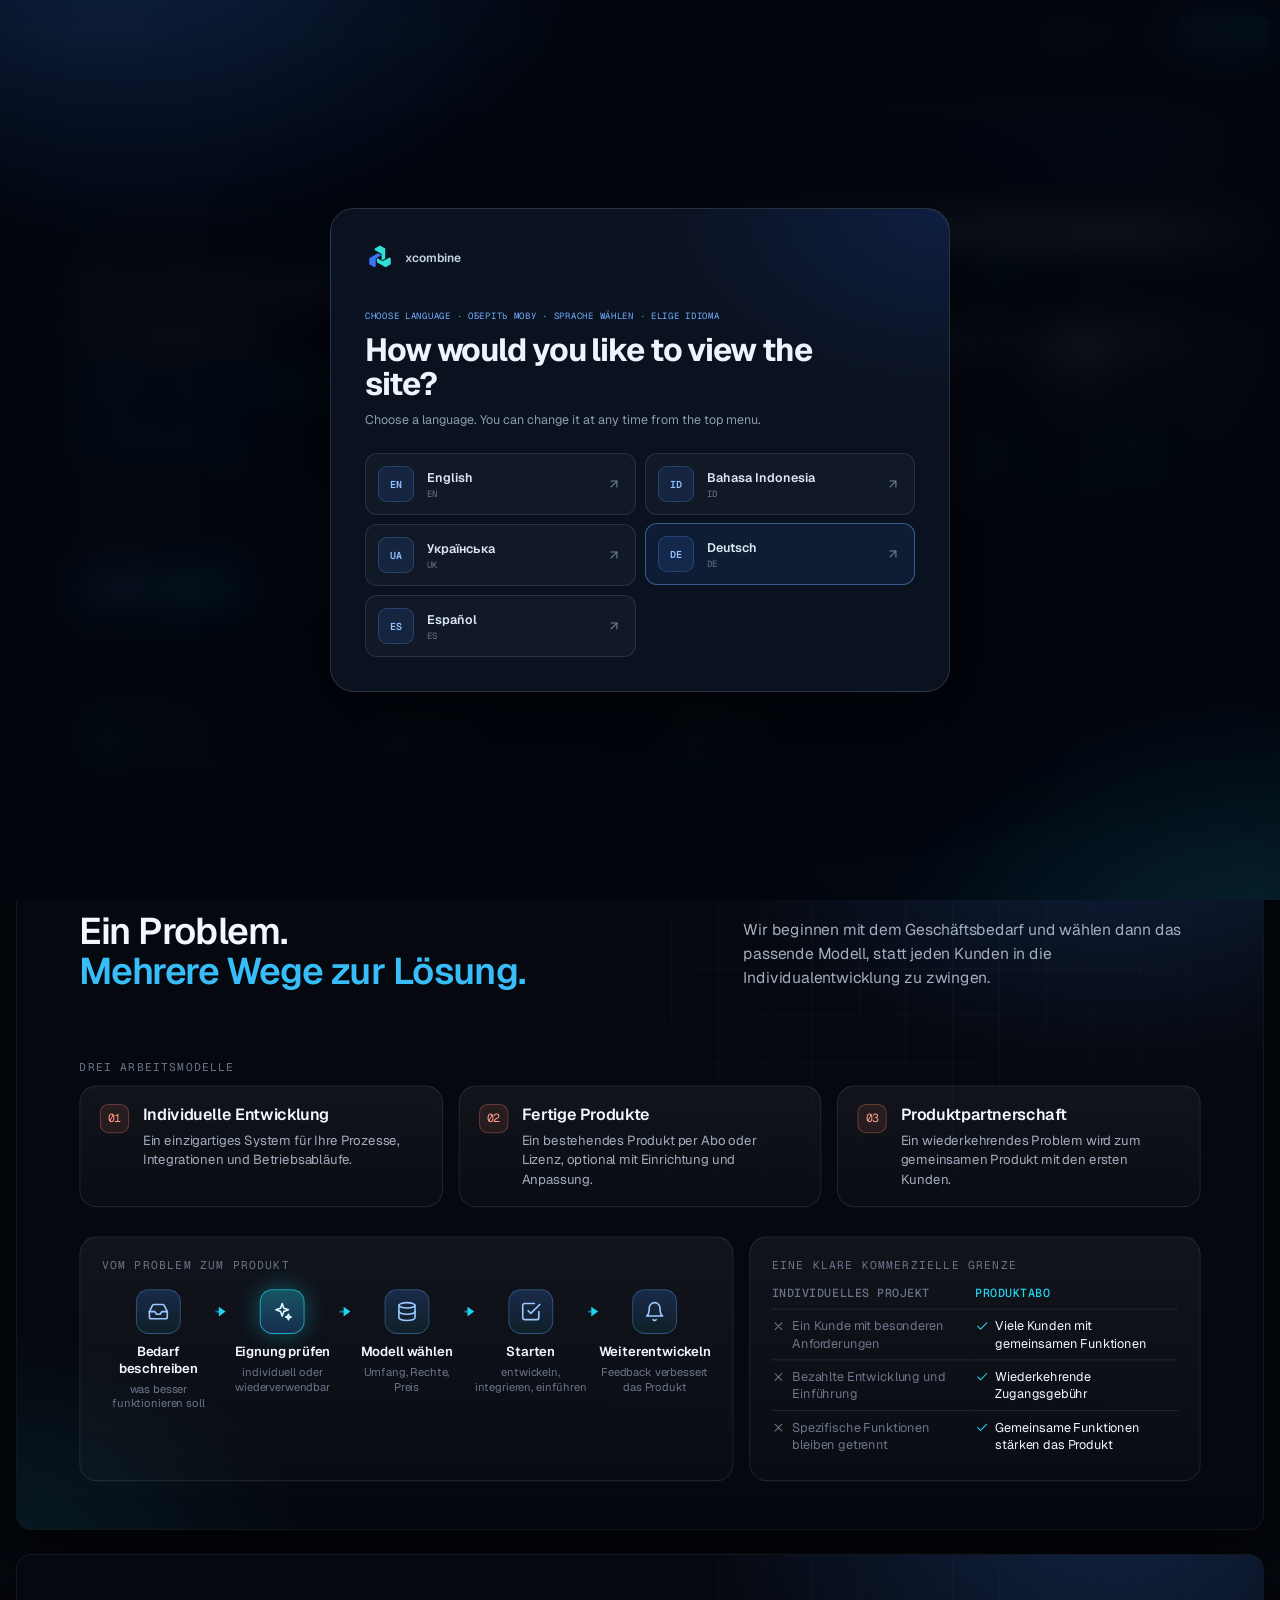
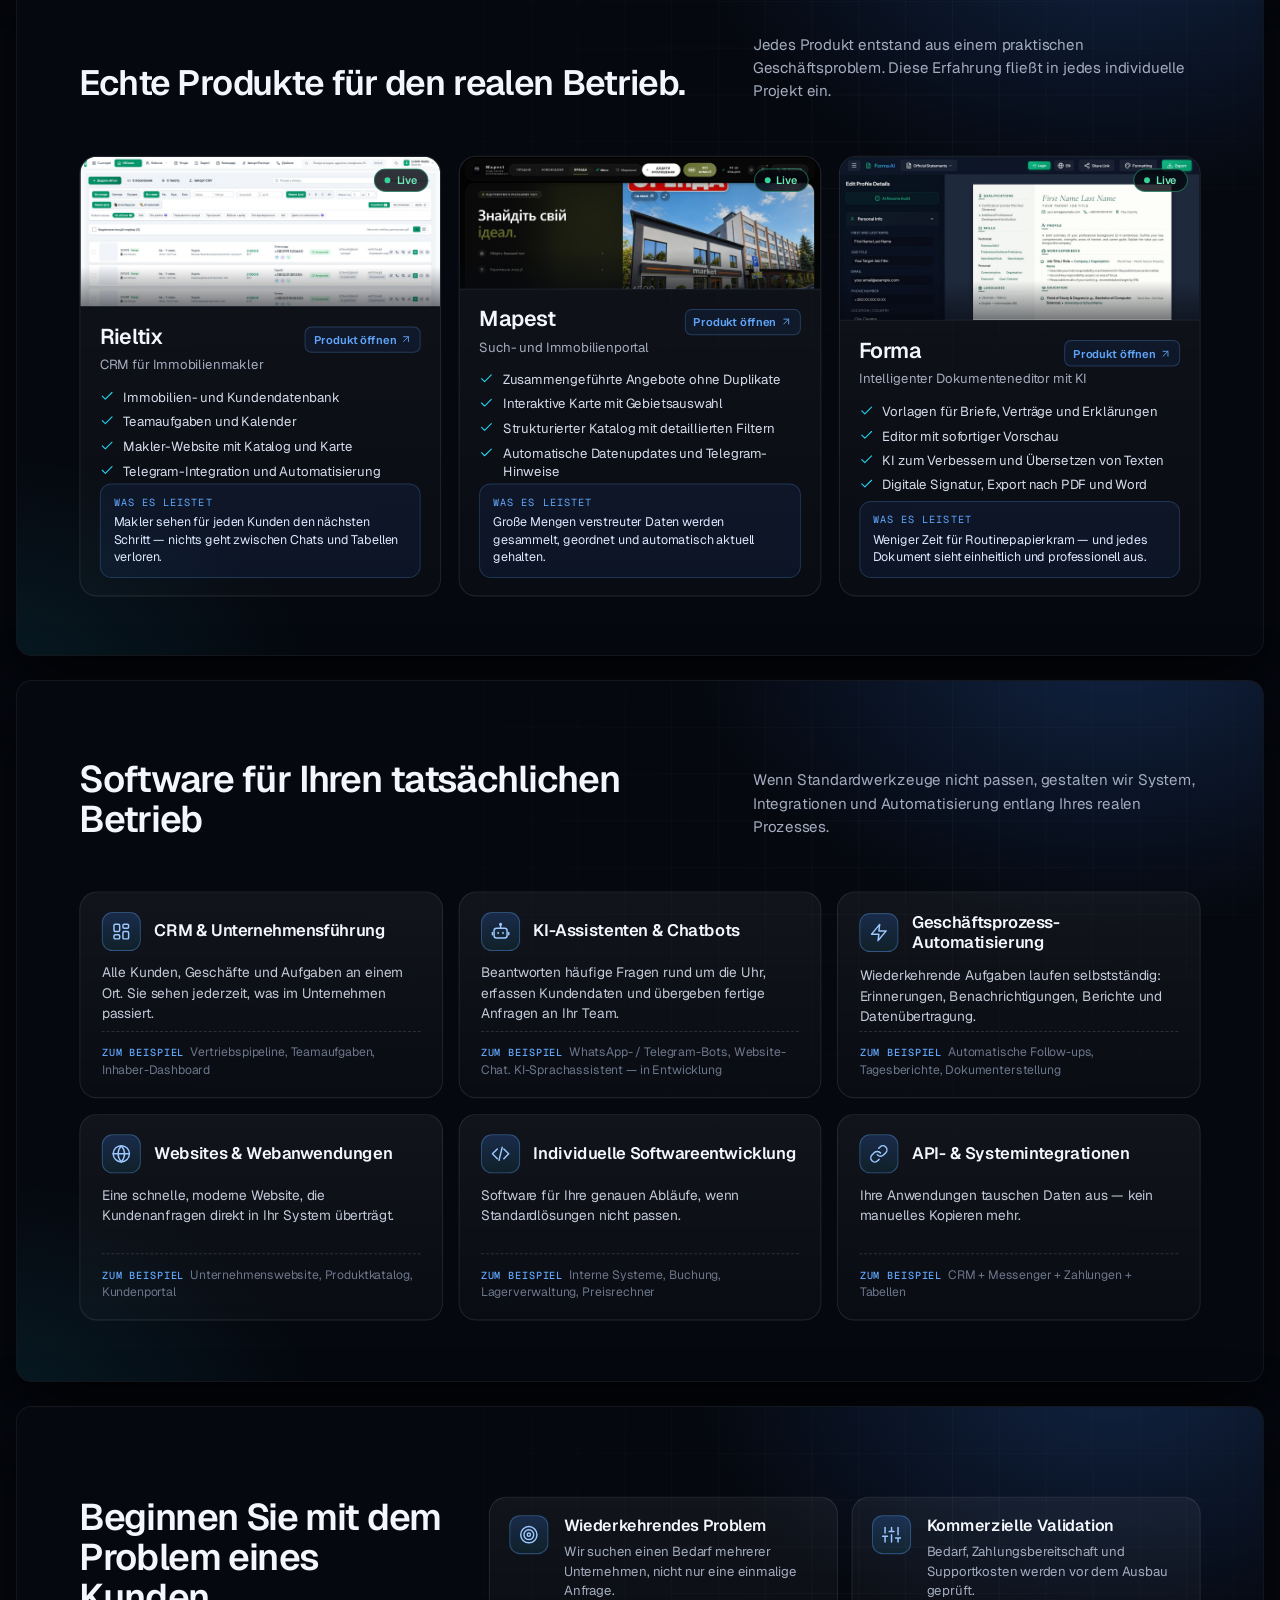
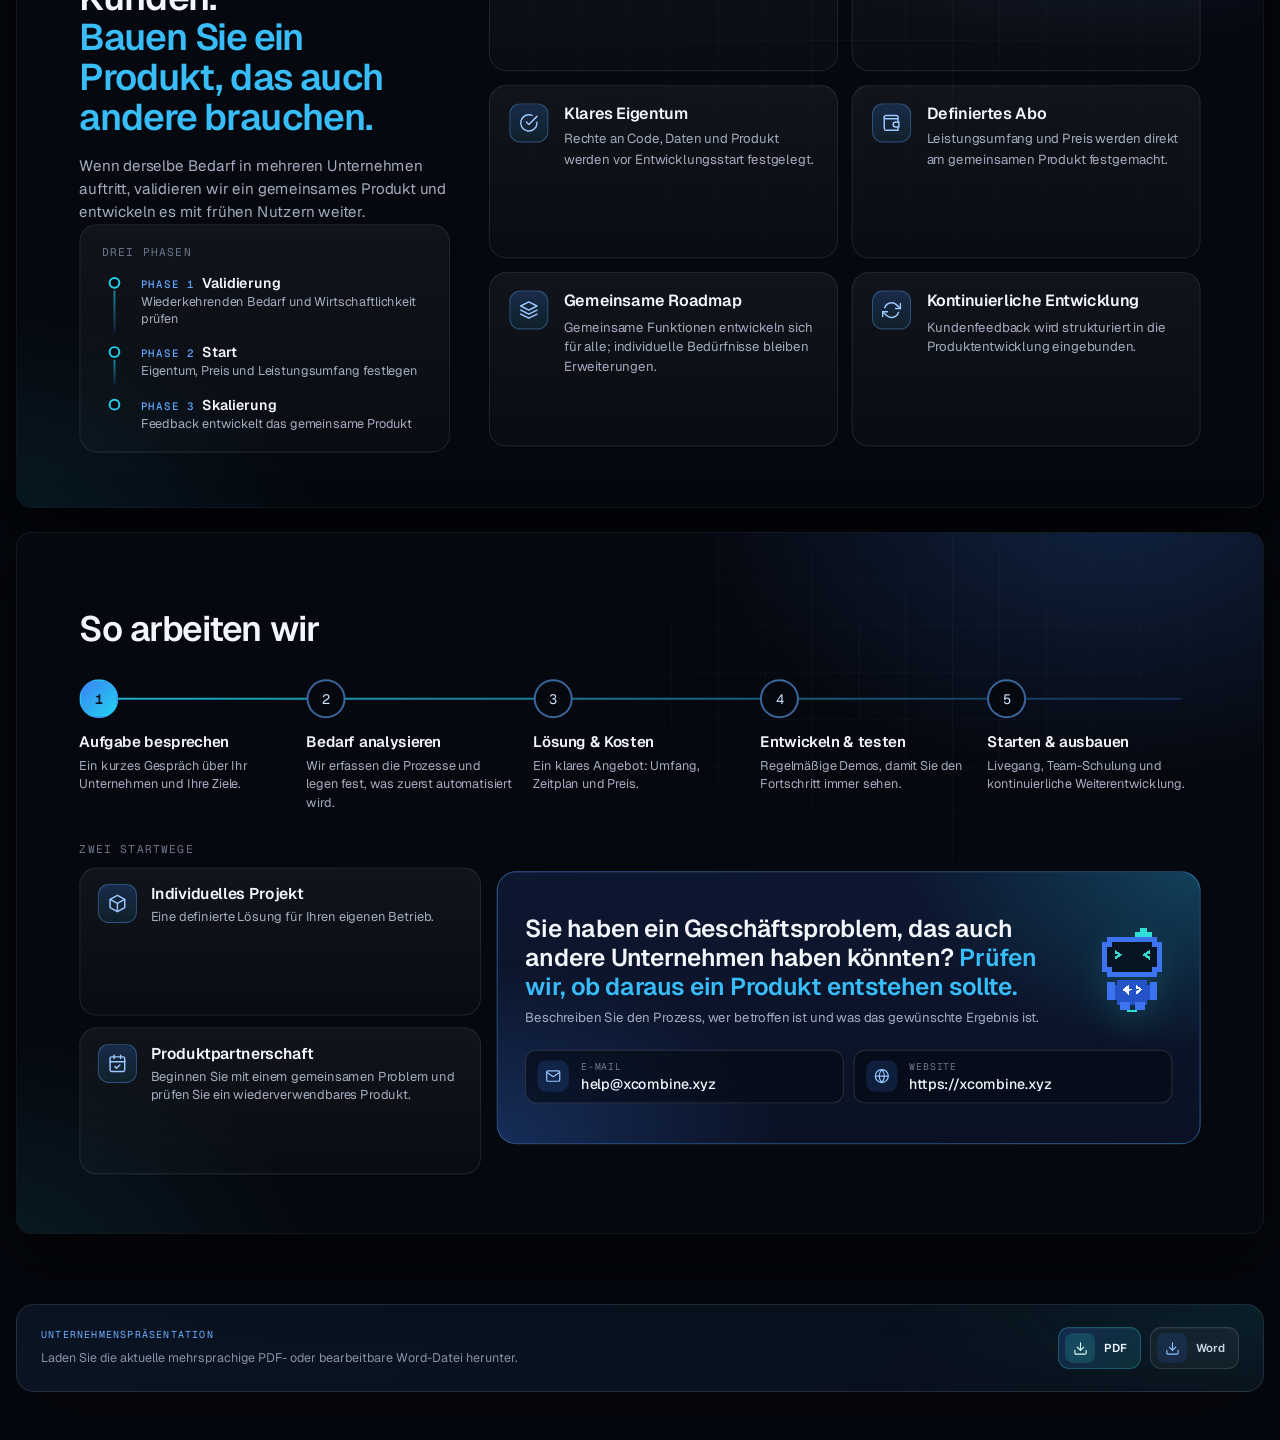
==== commit 86fcfcdb: "Expose favicons from the site root" ====
--- a/site/de.html
+++ b/site/de.html
@@ -9,9 +9,10 @@
 <meta name="bingbot" content="index,follow,max-image-preview:large,max-snippet:-1">
 
 <link rel="canonical" href="https://xcombine.xyz/de.html">
-<link rel="icon" href="assets/favicon.svg" type="image/svg+xml">
-<link rel="icon" href="assets/favicon.ico" sizes="any">
-<link rel="apple-touch-icon" href="assets/icon-180.png">
+<link rel="icon" href="/favicon.ico" sizes="48x48">
+<link rel="icon" href="/icon-48.png" type="image/png" sizes="48x48">
+<link rel="icon" href="/favicon.svg" type="image/svg+xml" sizes="any">
+<link rel="apple-touch-icon" href="/apple-touch-icon.png" sizes="180x180">
 <link rel="manifest" href="assets/site.webmanifest">
 <meta property="og:type" content="website">
 <meta property="og:site_name" content="xcombine">
--- a/site/assets/web.css
+++ b/site/assets/web.css
@@ -49,10 +49,10 @@
 
 .site-nav a {
   flex: 0 0 auto;
-  padding: 8px;
+  padding: 8px 9px;
   border-radius: 8px;
   color: #8d9aae;
-  font-size: 12.5px;
+  font-size: 13px;
   font-weight: 550;
   letter-spacing: 0.005em;
   white-space: nowrap;
@@ -253,8 +253,8 @@
   }
 
   .site-nav a {
-    padding: 7px 6px;
-    font-size: 11.5px;
+    padding: 7px;
+    font-size: 12px;
   }
 
   .web-bar select {
@@ -262,7 +262,7 @@
   }
 }
 
-@media screen and (max-width: 980px) {
+@media screen and (max-width: 1080px) {
   .web-bar {
     width: calc(100% - 24px);
     min-height: 92px;
